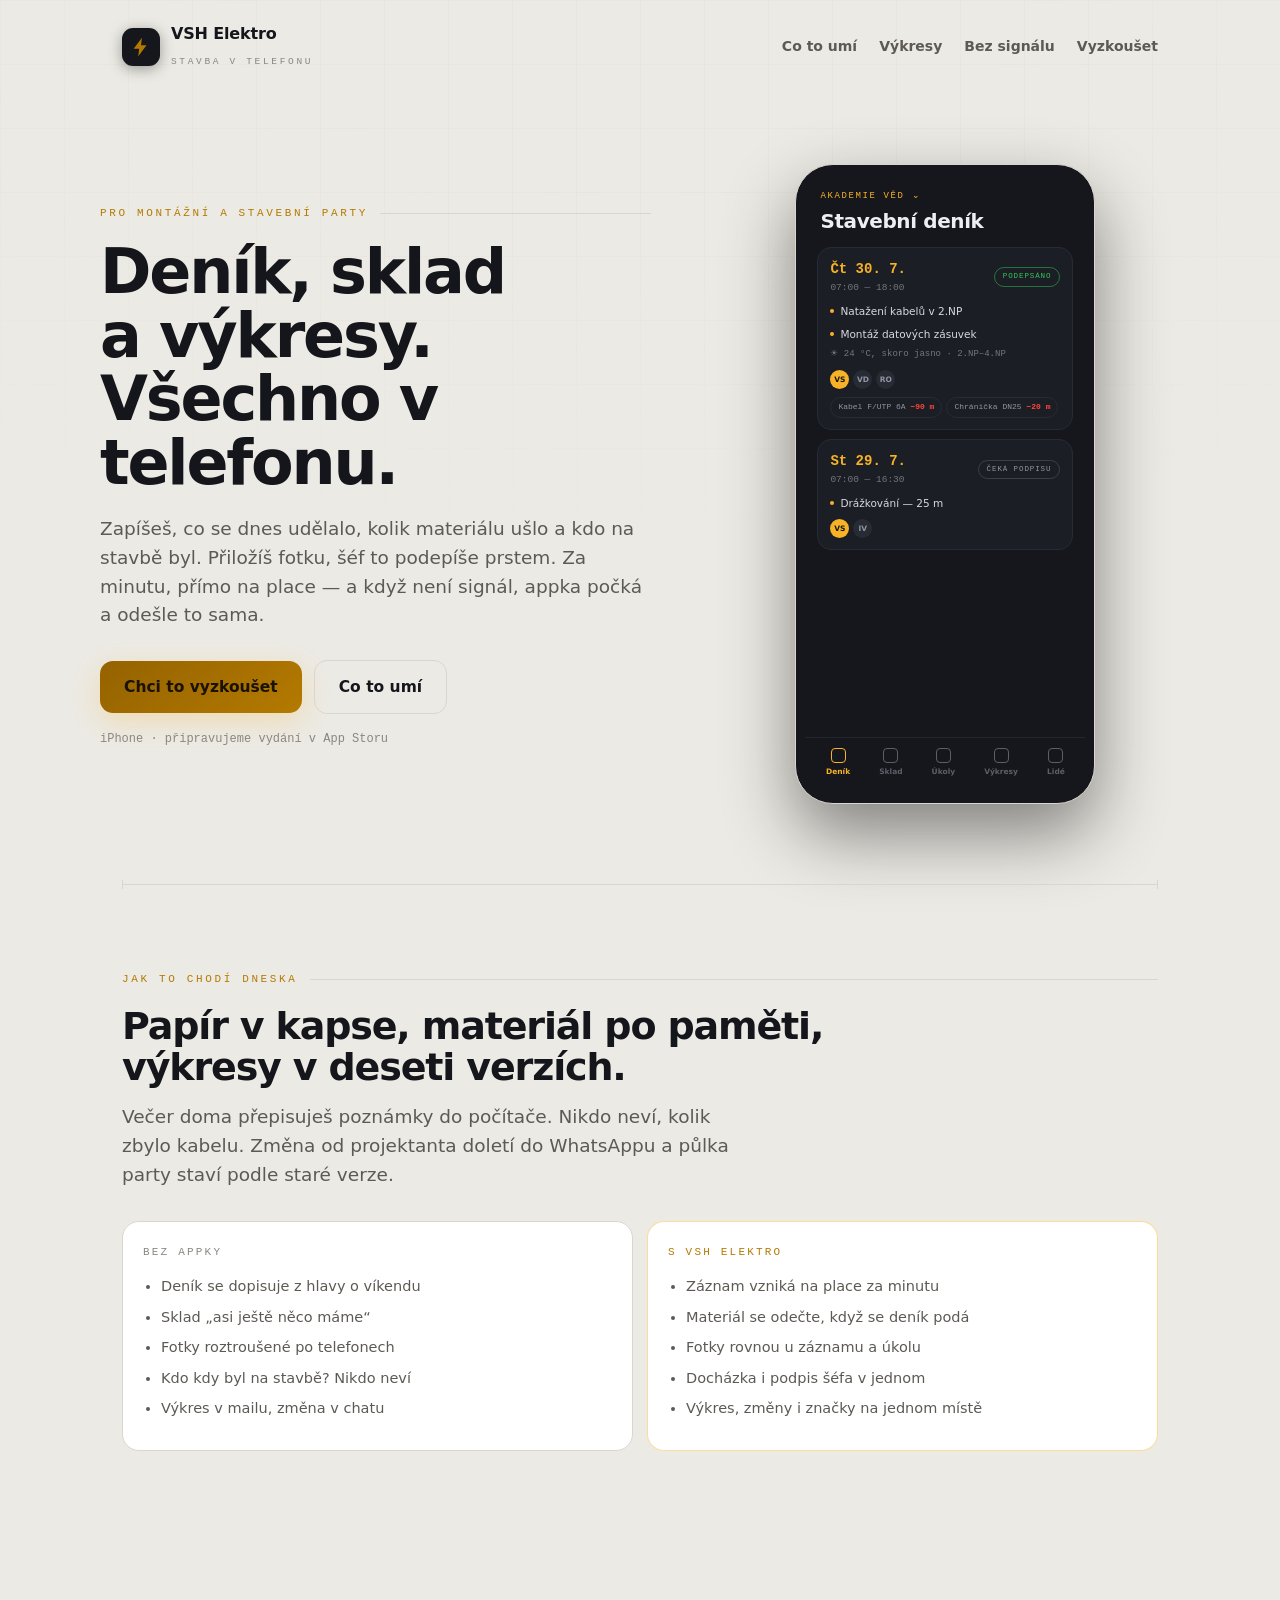
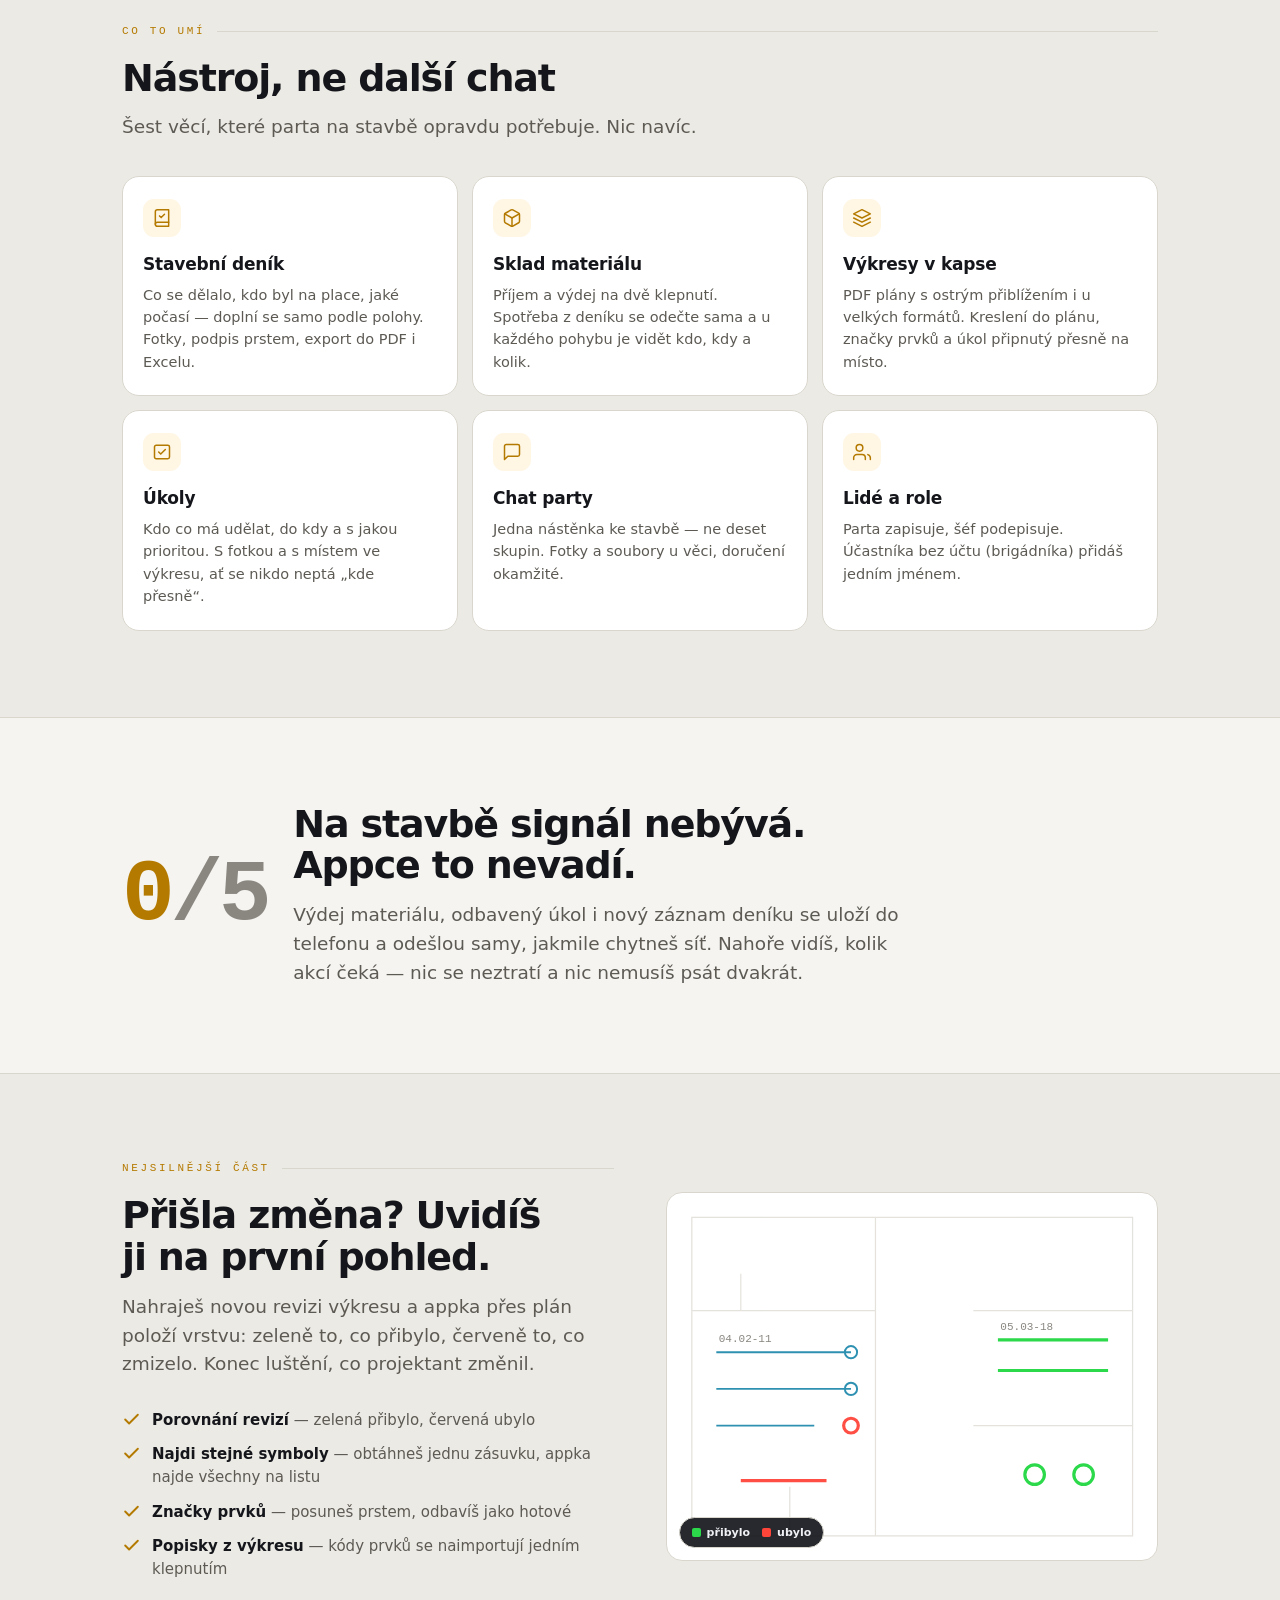
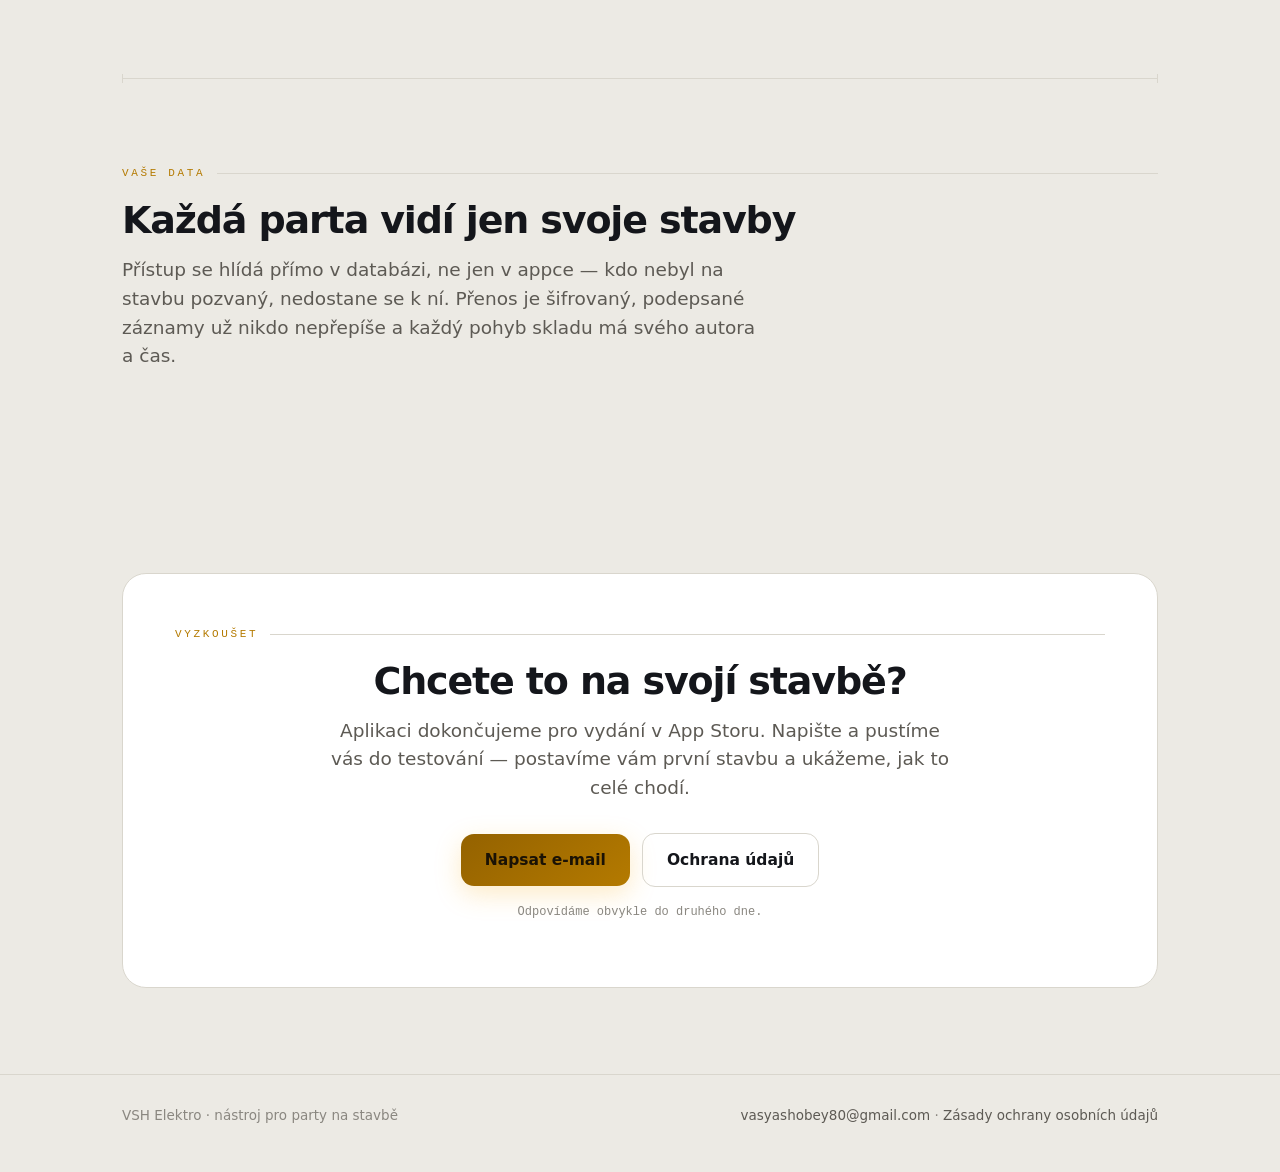
==== index.html @ 0b9ec458 "Web VSH Elektro" ====
<!DOCTYPE html>
<html lang="cs">
<head>
<meta charset="UTF-8" />
<meta name="viewport" content="width=device-width, initial-scale=1, viewport-fit=cover" />
<title>VSH Elektro — deník, sklad a výkresy pro partu na stavbě</title>
<meta name="description" content="Stavební deník, sklad materiálu, úkoly a výkresy pro montážní party. Funguje i bez signálu. Podpis prstem, export do PDF a Excelu." />
<meta property="og:title" content="VSH Elektro — stavba v telefonu" />
<meta property="og:description" content="Deník, sklad, úkoly a výkresy pro celou partu. I bez signálu." />
<meta name="theme-color" content="#101216" />
<style>
  :root{
    --bg:#101216; --bg2:#15181e; --panel:#191d24; --line:#262b34; --line-soft:#1e222a;
    --ink:#eef0f4; --mut:#a3a09a; --dim:#75757c;
    --amber:#f8b226; --amber-hi:#ffcf57; --cyan:#4cc9f0;
    --ok:#34c759; --bad:#ff453a;
    --mono:ui-monospace,SFMono-Regular,"SF Mono",Menlo,Consolas,monospace;
    --sans:system-ui,-apple-system,"Segoe UI",Roboto,Arial,sans-serif;
    --maxw:1080px;
  }
  @media (prefers-color-scheme: light){
    :root{
      --bg:#eceae4; --bg2:#f5f4f0; --panel:#fff; --line:#d9d6cd; --line-soft:#e4e1d9;
      --ink:#14161b; --mut:#5d5a54; --dim:#8a8780; --amber:#b47a00; --amber-hi:#946200; --cyan:#0a7ea4;
    }
  }
  :root[data-theme="dark"]{
    --bg:#101216; --bg2:#15181e; --panel:#191d24; --line:#262b34; --line-soft:#1e222a;
    --ink:#eef0f4; --mut:#a3a09a; --dim:#75757c; --amber:#f8b226; --amber-hi:#ffcf57; --cyan:#4cc9f0;
  }
  :root[data-theme="light"]{
    --bg:#eceae4; --bg2:#f5f4f0; --panel:#fff; --line:#d9d6cd; --line-soft:#e4e1d9;
    --ink:#14161b; --mut:#5d5a54; --dim:#8a8780; --amber:#b47a00; --amber-hi:#946200; --cyan:#0a7ea4;
  }

  *{ box-sizing:border-box; }
  html{ scroll-behavior:smooth; }
  body{ margin:0; background:var(--bg); color:var(--ink); font-family:var(--sans);
    -webkit-font-smoothing:antialiased; line-height:1.55; overflow-x:hidden; }
  .wrap{ max-width:var(--maxw); margin:0 auto; padding:0 22px; }

  /* technická síť na pozadí */
  .grid-bg{ position:fixed; inset:0; z-index:0; pointer-events:none; opacity:.5;
    background-image:
      linear-gradient(to right, var(--line-soft) 1px, transparent 1px),
      linear-gradient(to bottom, var(--line-soft) 1px, transparent 1px);
    background-size:64px 64px;
    -webkit-mask-image:radial-gradient(120% 80% at 50% 0%, #000 25%, transparent 75%);
    mask-image:radial-gradient(120% 80% at 50% 0%, #000 25%, transparent 75%); }
  main, header, footer{ position:relative; z-index:1; }

  /* ---- hlavička ---- */
  header{ padding:22px 0; }
  .bar{ display:flex; align-items:center; justify-content:space-between; gap:16px; }
  .logo{ display:flex; align-items:center; gap:11px; }
  .logo-i{ width:38px; height:38px; border-radius:11px; background:#15171c; flex:0 0 auto;
    display:flex; align-items:center; justify-content:center; box-shadow:0 3px 14px rgba(0,0,0,.35); }
  .logo-i svg{ width:22px; height:22px; color:var(--amber); }
  .logo-n{ font-size:16px; font-weight:800; letter-spacing:-.01em; line-height:1; }
  .logo-s{ font-family:var(--mono); font-size:9.5px; letter-spacing:.28em; color:var(--dim); text-transform:uppercase; }
  .nav{ display:flex; gap:22px; align-items:center; }
  .nav a{ color:var(--mut); text-decoration:none; font-size:14px; font-weight:600; }
  .nav a:hover{ color:var(--ink); }
  @media (max-width:720px){ .nav{ display:none; } }

  /* ---- typografie ---- */
  .eyebrow{ display:flex; align-items:center; gap:12px; font-family:var(--mono);
    font-size:11px; letter-spacing:.24em; text-transform:uppercase; color:var(--amber);
    margin:0 0 18px; }
  .eyebrow::after{ content:""; flex:1; height:1px; background:var(--line); }
  h1{ font-size:clamp(34px,6.4vw,62px); line-height:1.03; letter-spacing:-.035em;
    font-weight:850; margin:0 0 20px; text-wrap:balance; }
  h2{ font-size:clamp(25px,3.6vw,38px); line-height:1.1; letter-spacing:-.03em;
    font-weight:850; margin:0 0 14px; text-wrap:balance; }
  h3{ font-size:17px; font-weight:800; letter-spacing:-.01em; margin:0 0 6px; }
  .lede{ font-size:clamp(16px,2vw,18.5px); color:var(--mut); margin:0 0 30px; max-width:54ch; }
  p{ margin:0 0 14px; }
  .amber{ color:var(--amber); }

  /* ---- hero ---- */
  .hero{ display:grid; grid-template-columns:1.08fr .92fr; gap:clamp(28px,5vw,60px);
    align-items:center; padding:clamp(30px,6vw,70px) 0 clamp(40px,7vw,80px); }
  @media (max-width:880px){ .hero{ grid-template-columns:1fr; } }
  .cta-row{ display:flex; flex-wrap:wrap; gap:12px; align-items:center; }
  .btn{ display:inline-flex; align-items:center; gap:9px; border:none; cursor:pointer;
    font-family:inherit; font-size:15.5px; font-weight:800; text-decoration:none;
    padding:14px 24px; border-radius:13px; transition:transform .15s ease, filter .15s ease; }
  .btn:hover{ transform:translateY(-1px); filter:brightness(1.06); }
  .btn:focus-visible{ outline:2px solid var(--amber); outline-offset:3px; }
  .btn-primary{ background:linear-gradient(140deg,var(--amber-hi),var(--amber)); color:#1a1205;
    box-shadow:0 8px 26px rgba(248,178,38,.26); }
  .btn-ghost{ background:transparent; color:var(--ink); border:1px solid var(--line); }
  .note{ font-family:var(--mono); font-size:12px; color:var(--dim); margin-top:16px; }

  /* ---- telefon s ukázkou ---- */
  .phone{ justify-self:center; width:min(300px,84vw); aspect-ratio:9/19.2;
    background:#15171c; border-radius:38px; padding:9px;
    border:1px solid var(--line); box-shadow:0 30px 70px rgba(0,0,0,.45); }
  .screen{ height:100%; background:#15171c; border-radius:30px; overflow:hidden;
    display:flex; flex-direction:column; color:#eceef2; }
  .s-top{ padding:16px 15px 10px; }
  .s-obj{ font-family:var(--mono); font-size:9px; letter-spacing:.18em; color:#f8b226; text-transform:uppercase; }
  .s-h{ font-size:20px; font-weight:850; letter-spacing:-.02em; margin-top:2px; }
  .s-body{ flex:1; padding:0 12px; display:flex; flex-direction:column; gap:9px; overflow:hidden; }
  .card{ background:#1b1e25; border:1px solid #272b34; border-radius:14px; padding:11px 12px; }
  .c-top{ display:flex; align-items:center; justify-content:space-between; }
  .c-date{ font-family:var(--mono); font-size:14px; font-weight:800; color:#f8b226; }
  .chip{ font-family:var(--mono); font-size:7.5px; letter-spacing:.12em; text-transform:uppercase;
    padding:3px 8px; border-radius:99px; border:1px solid #3a3f4a; color:#9096a2; }
  .chip.ok{ color:#34c759; border-color:rgba(52,199,89,.5); }
  .c-time{ font-family:var(--mono); font-size:9.5px; color:#75757c; margin-top:1px; }
  .c-li{ font-size:10.5px; margin-top:7px; display:flex; gap:6px; color:#d7d9de; }
  .c-li i{ width:4px; height:4px; border-radius:50%; background:#f8b226; margin-top:6px; flex:0 0 auto; }
  .c-wx{ font-family:var(--mono); font-size:9px; color:#75757c; margin-top:6px; }
  .avs{ display:flex; gap:4px; margin-top:8px; }
  .av{ width:19px; height:19px; border-radius:50%; background:#272b34; color:#9096a2;
    font-size:7.5px; font-weight:800; display:flex; align-items:center; justify-content:center; }
  .av.on{ background:#f8b226; color:#15171c; }
  .mats{ display:flex; flex-wrap:wrap; gap:4px; margin-top:8px; }
  .mat{ font-family:var(--mono); font-size:8px; padding:3px 7px; border-radius:99px;
    border:1px solid #272b34; color:#9096a2; }
  .mat b{ color:#ff453a; }
  .s-tabs{ display:flex; justify-content:space-around; padding:10px 6px 16px;
    border-top:1px solid #22262e; margin-top:auto; }
  .tab{ display:flex; flex-direction:column; align-items:center; gap:3px;
    font-size:7.5px; color:#5d5f68; font-weight:700; }
  .tab.on{ color:#f8b226; }
  .tab i{ width:15px; height:15px; border:1.6px solid currentColor; border-radius:4px; display:block; }

  /* ---- pásy a sekce ---- */
  section{ padding:clamp(46px,7vw,86px) 0; }
  .rule{ height:1px; background:var(--line); position:relative; }
  .rule::before, .rule::after{ content:""; position:absolute; top:-4px; width:1px; height:9px; background:var(--line); }
  .rule::before{ left:0; } .rule::after{ right:0; }

  .cards{ display:grid; grid-template-columns:repeat(auto-fit,minmax(255px,1fr)); gap:14px; margin-top:34px; }
  .feat{ background:var(--panel); border:1px solid var(--line); border-radius:17px; padding:22px 20px; }
  .feat .ic{ width:38px; height:38px; border-radius:11px; display:flex; align-items:center; justify-content:center;
    background:rgba(248,178,38,.12); color:var(--amber); margin-bottom:14px; }
  .feat .ic svg{ width:20px; height:20px; }
  .feat p{ color:var(--mut); font-size:14.5px; margin:0; }

  /* offline pás */
  .band{ background:var(--bg2); border-top:1px solid var(--line); border-bottom:1px solid var(--line); }
  .band-in{ display:grid; grid-template-columns:auto 1fr; gap:26px; align-items:center; }
  @media (max-width:720px){ .band-in{ grid-template-columns:1fr; } }
  .band-big{ font-family:var(--mono); font-size:clamp(44px,9vw,88px); font-weight:700;
    letter-spacing:-.05em; color:var(--amber); line-height:.9; }

  /* výkresy - ukázka porovnání */
  .split{ display:grid; grid-template-columns:1fr 1fr; gap:clamp(26px,4vw,52px); align-items:center; }
  @media (max-width:820px){ .split{ grid-template-columns:1fr; } }
  .plan{ position:relative; aspect-ratio:4/3; border-radius:16px; overflow:hidden;
    background:var(--panel); border:1px solid var(--line); }
  .plan svg{ position:absolute; inset:0; width:100%; height:100%; }
  .legend{ position:absolute; left:12px; bottom:12px; display:flex; gap:12px;
    background:rgba(16,18,24,.9); border:1px solid var(--line); border-radius:99px; padding:6px 12px; }
  .legend span{ display:flex; align-items:center; gap:6px; font-size:11px; font-weight:700; color:#eef0f4; }
  .legend i{ width:9px; height:9px; border-radius:2px; }
  .list-check{ list-style:none; padding:0; margin:18px 0 0; }
  .list-check li{ display:flex; gap:11px; align-items:flex-start; margin-bottom:11px;
    font-size:15px; color:var(--mut); }
  .list-check svg{ width:19px; height:19px; color:var(--amber); flex:0 0 auto; margin-top:1px; }
  .list-check b{ color:var(--ink); font-weight:700; }

  /* srovnání "před / po" */
  .vs{ display:grid; grid-template-columns:1fr 1fr; gap:14px; margin-top:32px; }
  @media (max-width:660px){ .vs{ grid-template-columns:1fr; } }
  .vs-col{ border:1px solid var(--line); border-radius:17px; padding:22px 20px; background:var(--panel); }
  .vs-col.now{ border-color:rgba(248,178,38,.45); }
  .vs-h{ font-family:var(--mono); font-size:11px; letter-spacing:.2em; text-transform:uppercase;
    color:var(--dim); margin-bottom:14px; }
  .vs-col.now .vs-h{ color:var(--amber); }
  .vs-col ul{ margin:0; padding-left:18px; color:var(--mut); font-size:14.5px; }
  .vs-col li{ margin-bottom:8px; }

  /* závěrečná výzva */
  .final{ background:var(--panel); border:1px solid var(--line); border-radius:24px;
    padding:clamp(30px,5vw,52px); text-align:center; }
  .final .lede{ margin-left:auto; margin-right:auto; }
  .final .cta-row{ justify-content:center; }

  footer{ border-top:1px solid var(--line); padding:30px 0 46px; color:var(--dim); font-size:13.5px; }
  .f-in{ display:flex; flex-wrap:wrap; gap:14px; justify-content:space-between; align-items:center; }
  footer a{ color:var(--mut); text-decoration:none; }
  footer a:hover{ color:var(--amber); }

  /* jemné odhalení při scrollu */
  .rev{ opacity:0; transform:translateY(14px); transition:opacity .6s ease, transform .6s ease; }
  .rev.in{ opacity:1; transform:none; }
  @media (prefers-reduced-motion: reduce){
    html{ scroll-behavior:auto; }
    .rev{ opacity:1; transform:none; transition:none; }
    .btn:hover{ transform:none; }
  }
</style>
</head>
<body>
<div class="grid-bg" aria-hidden="true"></div>

<header>
  <div class="wrap bar">
    <div class="logo">
      <span class="logo-i"><svg viewBox="0 0 24 24" fill="currentColor"><path d="M13 2 4 14h6l-1 8 9-12h-6z"/></svg></span>
      <span>
        <span class="logo-n">VSH Elektro</span><br />
        <span class="logo-s">Stavba v telefonu</span>
      </span>
    </div>
    <nav class="nav">
      <a href="#funkce">Co to umí</a>
      <a href="#vykresy">Výkresy</a>
      <a href="#offline">Bez signálu</a>
      <a href="#zkusit">Vyzkoušet</a>
    </nav>
  </div>
</header>

<main>
  <!-- HERO -->
  <div class="wrap hero">
    <div>
      <p class="eyebrow">Pro montážní a stavební party</p>
      <h1>Deník, sklad a výkresy.<br />Všechno v telefonu.</h1>
      <p class="lede">Zapíšeš, co se dnes udělalo, kolik materiálu ušlo a kdo na stavbě byl.
        Přiložíš fotku, šéf to podepíše prstem. Za minutu, přímo na place —
        a když není signál, appka počká a odešle to sama.</p>
      <div class="cta-row">
        <a class="btn btn-primary" href="#zkusit">Chci to vyzkoušet</a>
        <a class="btn btn-ghost" href="#funkce">Co to umí</a>
      </div>
      <p class="note">iPhone · připravujeme vydání v App Storu</p>
    </div>

    <!-- živá ukázka aplikace -->
    <div class="phone" role="img" aria-label="Ukázka obrazovky se stavebním deníkem">
      <div class="screen">
        <div class="s-top">
          <div class="s-obj">Akademie věd ⌄</div>
          <div class="s-h">Stavební deník</div>
        </div>
        <div class="s-body">
          <div class="card">
            <div class="c-top">
              <div>
                <div class="c-date">Čt 30. 7.</div>
                <div class="c-time">07:00 — 18:00</div>
              </div>
              <span class="chip ok">Podepsáno</span>
            </div>
            <div class="c-li"><i></i>Natažení kabelů v 2.NP</div>
            <div class="c-li"><i></i>Montáž datových zásuvek</div>
            <div class="c-wx">☀ 24 °C, skoro jasno · 2.NP–4.NP</div>
            <div class="avs"><span class="av on">VS</span><span class="av">VD</span><span class="av">RO</span></div>
            <div class="mats">
              <span class="mat">Kabel F/UTP 6A <b>−90 m</b></span>
              <span class="mat">Chránička DN25 <b>−20 m</b></span>
            </div>
          </div>
          <div class="card">
            <div class="c-top">
              <div>
                <div class="c-date">St 29. 7.</div>
                <div class="c-time">07:00 — 16:30</div>
              </div>
              <span class="chip">Čeká podpisu</span>
            </div>
            <div class="c-li"><i></i>Drážkování — 25 m</div>
            <div class="avs"><span class="av on">VS</span><span class="av">IV</span></div>
          </div>
        </div>
        <div class="s-tabs">
          <span class="tab on"><i></i>Deník</span>
          <span class="tab"><i></i>Sklad</span>
          <span class="tab"><i></i>Úkoly</span>
          <span class="tab"><i></i>Výkresy</span>
          <span class="tab"><i></i>Lidé</span>
        </div>
      </div>
    </div>
  </div>

  <div class="wrap"><div class="rule"></div></div>

  <!-- PROBLÉM -->
  <section>
    <div class="wrap rev">
      <p class="eyebrow">Jak to chodí dneska</p>
      <h2>Papír v kapse, materiál po paměti,<br />výkresy v deseti verzích.</h2>
      <p class="lede">Večer doma přepisuješ poznámky do počítače. Nikdo neví, kolik zbylo kabelu.
        Změna od projektanta doletí do WhatsAppu a půlka party staví podle staré verze.</p>

      <div class="vs">
        <div class="vs-col">
          <div class="vs-h">Bez appky</div>
          <ul>
            <li>Deník se dopisuje z hlavy o víkendu</li>
            <li>Sklad „asi ještě něco máme“</li>
            <li>Fotky roztroušené po telefonech</li>
            <li>Kdo kdy byl na stavbě? Nikdo neví</li>
            <li>Výkres v mailu, změna v chatu</li>
          </ul>
        </div>
        <div class="vs-col now">
          <div class="vs-h">S VSH Elektro</div>
          <ul>
            <li>Záznam vzniká na place za minutu</li>
            <li>Materiál se odečte, když se deník podá</li>
            <li>Fotky rovnou u záznamu a úkolu</li>
            <li>Docházka i podpis šéfa v jednom</li>
            <li>Výkres, změny i značky na jednom místě</li>
          </ul>
        </div>
      </div>
    </div>
  </section>

  <!-- FUNKCE -->
  <section id="funkce">
    <div class="wrap rev">
      <p class="eyebrow">Co to umí</p>
      <h2>Nástroj, ne další chat</h2>
      <p class="lede">Šest věcí, které parta na stavbě opravdu potřebuje. Nic navíc.</p>

      <div class="cards">
        <div class="feat">
          <span class="ic"><svg viewBox="0 0 24 24" fill="none" stroke="currentColor" stroke-width="1.8" stroke-linecap="round" stroke-linejoin="round"><path d="M4 19.5A2.5 2.5 0 0 1 6.5 17H20"/><path d="M6.5 2H20v20H6.5A2.5 2.5 0 0 1 4 19.5v-15A2.5 2.5 0 0 1 6.5 2z"/><path d="m9 9.5 2 2 4-4"/></svg></span>
          <h3>Stavební deník</h3>
          <p>Co se dělalo, kdo byl na place, jaké počasí — doplní se samo podle polohy.
            Fotky, podpis prstem, export do PDF i Excelu.</p>
        </div>
        <div class="feat">
          <span class="ic"><svg viewBox="0 0 24 24" fill="none" stroke="currentColor" stroke-width="1.8" stroke-linecap="round" stroke-linejoin="round"><path d="M21 8a2 2 0 0 0-1-1.73l-7-4a2 2 0 0 0-2 0l-7 4A2 2 0 0 0 3 8v8a2 2 0 0 0 1 1.73l7 4a2 2 0 0 0 2 0l7-4A2 2 0 0 0 21 16Z"/><path d="m3.3 7 8.7 5 8.7-5"/><path d="M12 22V12"/></svg></span>
          <h3>Sklad materiálu</h3>
          <p>Příjem a výdej na dvě klepnutí. Spotřeba z deníku se odečte sama a u každého
            pohybu je vidět kdo, kdy a kolik.</p>
        </div>
        <div class="feat">
          <span class="ic"><svg viewBox="0 0 24 24" fill="none" stroke="currentColor" stroke-width="1.8" stroke-linecap="round" stroke-linejoin="round"><path d="M12 2 2 7l10 5 10-5-10-5Z"/><path d="m2 17 10 5 10-5"/><path d="m2 12 10 5 10-5"/></svg></span>
          <h3>Výkresy v kapse</h3>
          <p>PDF plány s ostrým přiblížením i u velkých formátů. Kreslení do plánu,
            značky prvků a úkol připnutý přesně na místo.</p>
        </div>
        <div class="feat">
          <span class="ic"><svg viewBox="0 0 24 24" fill="none" stroke="currentColor" stroke-width="1.8" stroke-linecap="round" stroke-linejoin="round"><rect x="3" y="4" width="18" height="16" rx="2"/><path d="m8 12 2.5 2.5L16 9"/></svg></span>
          <h3>Úkoly</h3>
          <p>Kdo co má udělat, do kdy a s jakou prioritou. S fotkou a s místem
            ve výkresu, ať se nikdo neptá „kde přesně“.</p>
        </div>
        <div class="feat">
          <span class="ic"><svg viewBox="0 0 24 24" fill="none" stroke="currentColor" stroke-width="1.8" stroke-linecap="round" stroke-linejoin="round"><path d="M21 15a2 2 0 0 1-2 2H7l-4 4V5a2 2 0 0 1 2-2h14a2 2 0 0 1 2 2z"/></svg></span>
          <h3>Chat party</h3>
          <p>Jedna nástěnka ke stavbě — ne deset skupin. Fotky a soubory u věci,
            doručení okamžité.</p>
        </div>
        <div class="feat">
          <span class="ic"><svg viewBox="0 0 24 24" fill="none" stroke="currentColor" stroke-width="1.8" stroke-linecap="round" stroke-linejoin="round"><path d="M16 21v-2a4 4 0 0 0-4-4H6a4 4 0 0 0-4 4v2"/><circle cx="9" cy="7" r="4"/><path d="M22 21v-2a4 4 0 0 0-3-3.87"/></svg></span>
          <h3>Lidé a role</h3>
          <p>Parta zapisuje, šéf podepisuje. Účastníka bez účtu (brigádníka)
            přidáš jedním jménem.</p>
        </div>
      </div>
    </div>
  </section>

  <!-- OFFLINE -->
  <div class="band" id="offline">
    <section>
      <div class="wrap band-in rev">
        <div class="band-big">0<span style="color:var(--dim)">/5</span></div>
        <div>
          <h2>Na stavbě signál nebývá.<br />Appce to nevadí.</h2>
          <p class="lede" style="margin-bottom:0">Výdej materiálu, odbavený úkol i nový záznam deníku
            se uloží do telefonu a odešlou samy, jakmile chytneš síť. Nahoře vidíš,
            kolik akcí čeká — nic se neztratí a nic nemusíš psát dvakrát.</p>
        </div>
      </div>
    </section>
  </div>

  <!-- VÝKRESY -->
  <section id="vykresy">
    <div class="wrap split rev">
      <div>
        <p class="eyebrow">Nejsilnější část</p>
        <h2>Přišla změna? Uvidíš ji na první pohled.</h2>
        <p class="lede">Nahraješ novou revizi výkresu a appka přes plán položí vrstvu:
          zeleně to, co přibylo, červeně to, co zmizelo. Konec luštění, co projektant změnil.</p>
        <ul class="list-check">
          <li><svg viewBox="0 0 24 24" fill="none" stroke="currentColor" stroke-width="2.4" stroke-linecap="round" stroke-linejoin="round"><path d="M20 6 9 17l-5-5"/></svg>
            <span><b>Porovnání revizí</b> — zelená přibylo, červená ubylo</span></li>
          <li><svg viewBox="0 0 24 24" fill="none" stroke="currentColor" stroke-width="2.4" stroke-linecap="round" stroke-linejoin="round"><path d="M20 6 9 17l-5-5"/></svg>
            <span><b>Najdi stejné symboly</b> — obtáhneš jednu zásuvku, appka najde všechny na listu</span></li>
          <li><svg viewBox="0 0 24 24" fill="none" stroke="currentColor" stroke-width="2.4" stroke-linecap="round" stroke-linejoin="round"><path d="M20 6 9 17l-5-5"/></svg>
            <span><b>Značky prvků</b> — posuneš prstem, odbavíš jako hotové</span></li>
          <li><svg viewBox="0 0 24 24" fill="none" stroke="currentColor" stroke-width="2.4" stroke-linecap="round" stroke-linejoin="round"><path d="M20 6 9 17l-5-5"/></svg>
            <span><b>Popisky z výkresu</b> — kódy prvků se naimportují jedním klepnutím</span></li>
        </ul>
      </div>

      <div class="plan" role="img" aria-label="Ukázka porovnání dvou revizí výkresu">
        <svg viewBox="0 0 400 300" aria-hidden="true">
          <g stroke="var(--line)" stroke-width="1" opacity=".7">
            <path d="M20 20h360v260H20z" fill="none"/>
            <path d="M20 96h150M170 20v260M250 96h130M250 190h130" fill="none"/>
            <path d="M60 96v-30M100 280v-40" fill="none"/>
          </g>
          <g stroke="var(--cyan)" stroke-width="1.6" fill="none" opacity=".85">
            <path d="M40 130h110M40 160h110M40 190h80"/>
            <circle cx="150" cy="130" r="5"/><circle cx="150" cy="160" r="5"/>
          </g>
          <g stroke="#2bd94a" stroke-width="2.6" fill="none">
            <path d="M270 120h90M270 145h90"/>
            <circle cx="300" cy="230" r="8"/><circle cx="340" cy="230" r="8"/>
          </g>
          <g stroke="#ff453a" stroke-width="2.6" fill="none" opacity=".95">
            <path d="M60 235h70"/><circle cx="150" cy="190" r="6"/>
          </g>
          <g font-family="ui-monospace,monospace" font-size="9" fill="var(--dim)">
            <text x="272" y="112">05.03-18</text>
            <text x="42" y="122">04.02-11</text>
          </g>
        </svg>
        <div class="legend"><span><i style="background:#2bd94a"></i>přibylo</span><span><i style="background:#ff453a"></i>ubylo</span></div>
      </div>
    </div>
  </section>

  <div class="wrap"><div class="rule"></div></div>

  <!-- DŮVĚRA -->
  <section>
    <div class="wrap rev">
      <p class="eyebrow">Vaše data</p>
      <h2>Každá parta vidí jen svoje stavby</h2>
      <p class="lede">Přístup se hlídá přímo v databázi, ne jen v appce — kdo nebyl na stavbu pozvaný,
        nedostane se k ní. Přenos je šifrovaný, podepsané záznamy už nikdo nepřepíše
        a každý pohyb skladu má svého autora a čas.</p>
    </div>
  </section>

  <!-- VÝZVA -->
  <section id="zkusit">
    <div class="wrap">
      <div class="final rev">
        <p class="eyebrow" style="justify-content:center">Vyzkoušet</p>
        <h2>Chcete to na svojí stavbě?</h2>
        <p class="lede">Aplikaci dokončujeme pro vydání v App Storu. Napište a pustíme vás
          do testování — postavíme vám první stavbu a ukážeme, jak to celé chodí.</p>
        <div class="cta-row">
          <a class="btn btn-primary" href="mailto:vasyashobey80@gmail.com?subject=VSH%20Elektro%20%E2%80%94%20chci%20vyzkou%C5%A1et&amp;body=Dobr%C3%BD%20den%2C%0A%0Am%C3%A1me%20partu%20o%20...%20lidech%20a%20d%C4%9Bl%C3%A1me%20...%0AR%C3%A1d%20bych%20aplikaci%20vyzkou%C5%A1el.%0A%0AKontakt%3A%20">Napsat e-mail</a>
          <a class="btn btn-ghost" href="https://vasyashobey80-cloud.github.io/vsh-elektro-privacy/">Ochrana údajů</a>
        </div>
        <p class="note">Odpovídáme obvykle do druhého dne.</p>
      </div>
    </div>
  </section>
</main>

<footer>
  <div class="wrap f-in">
    <span>VSH Elektro · nástroj pro party na stavbě</span>
    <span>
      <a href="mailto:vasyashobey80@gmail.com">vasyashobey80@gmail.com</a> ·
      <a href="https://vasyashobey80-cloud.github.io/vsh-elektro-privacy/">Zásady ochrany osobních údajů</a>
    </span>
  </div>
</footer>

<script>
  (function () {
    var els = document.querySelectorAll(".rev");
    if (!("IntersectionObserver" in window)) {
      Array.prototype.forEach.call(els, function (e) { e.classList.add("in"); });
      return;
    }
    var io = new IntersectionObserver(function (entries) {
      entries.forEach(function (en) {
        if (en.isIntersecting) { en.target.classList.add("in"); io.unobserve(en.target); }
      });
    }, { rootMargin: "0px 0px -8% 0px", threshold: .1 });
    Array.prototype.forEach.call(els, function (e) { io.observe(e); });
  })();
</script>
</body>
</html>
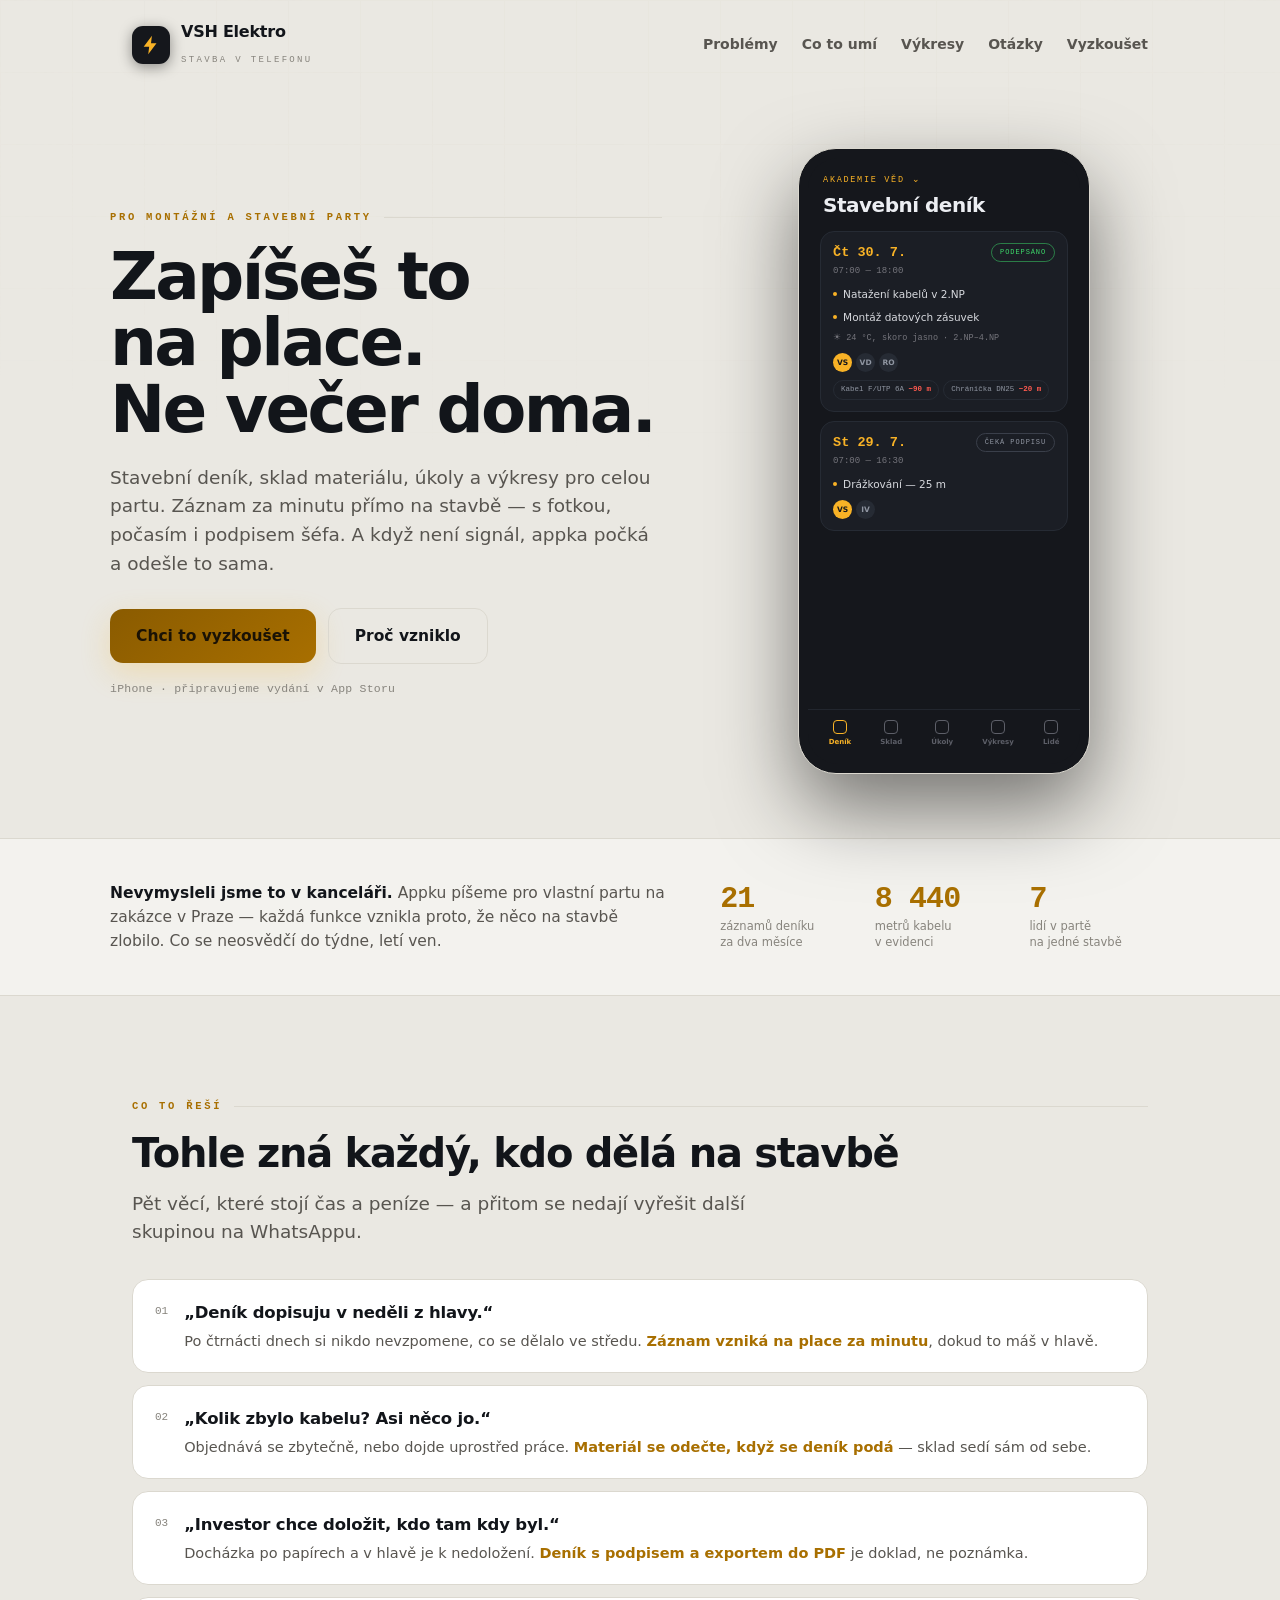
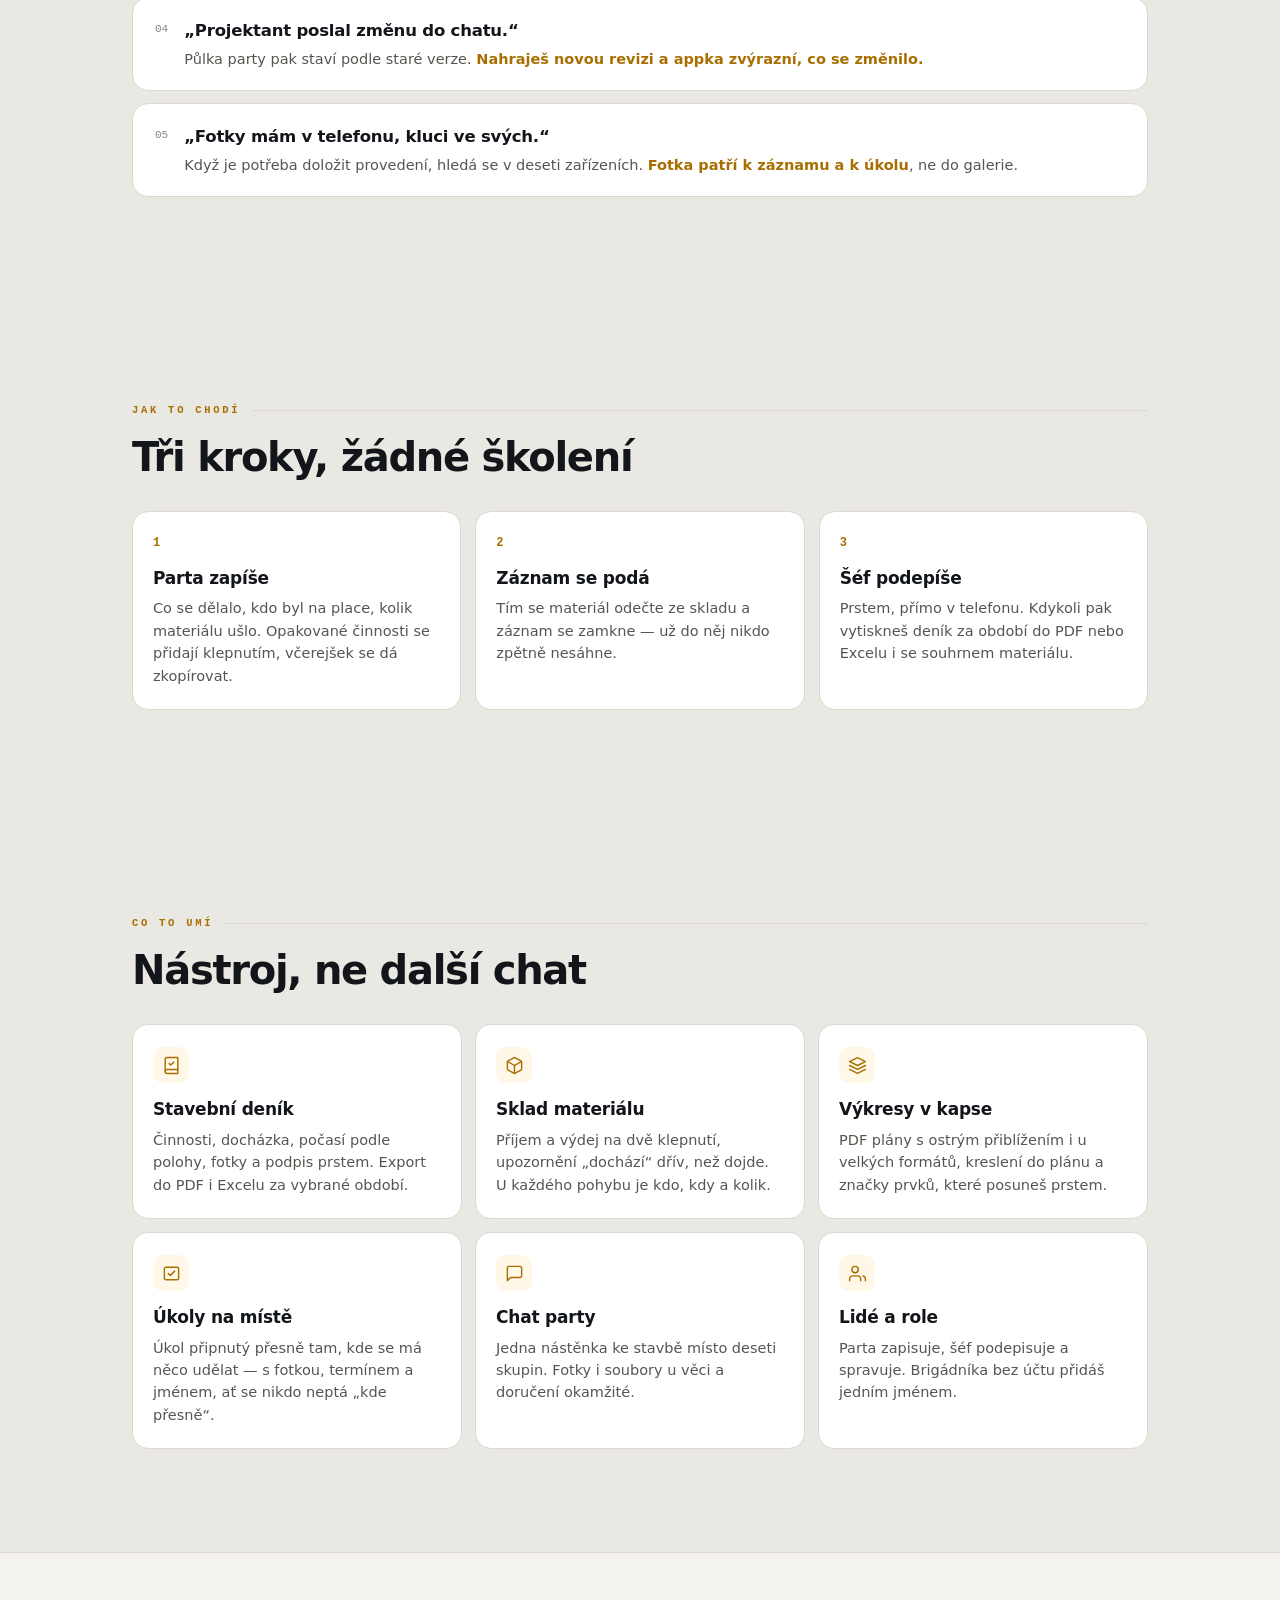
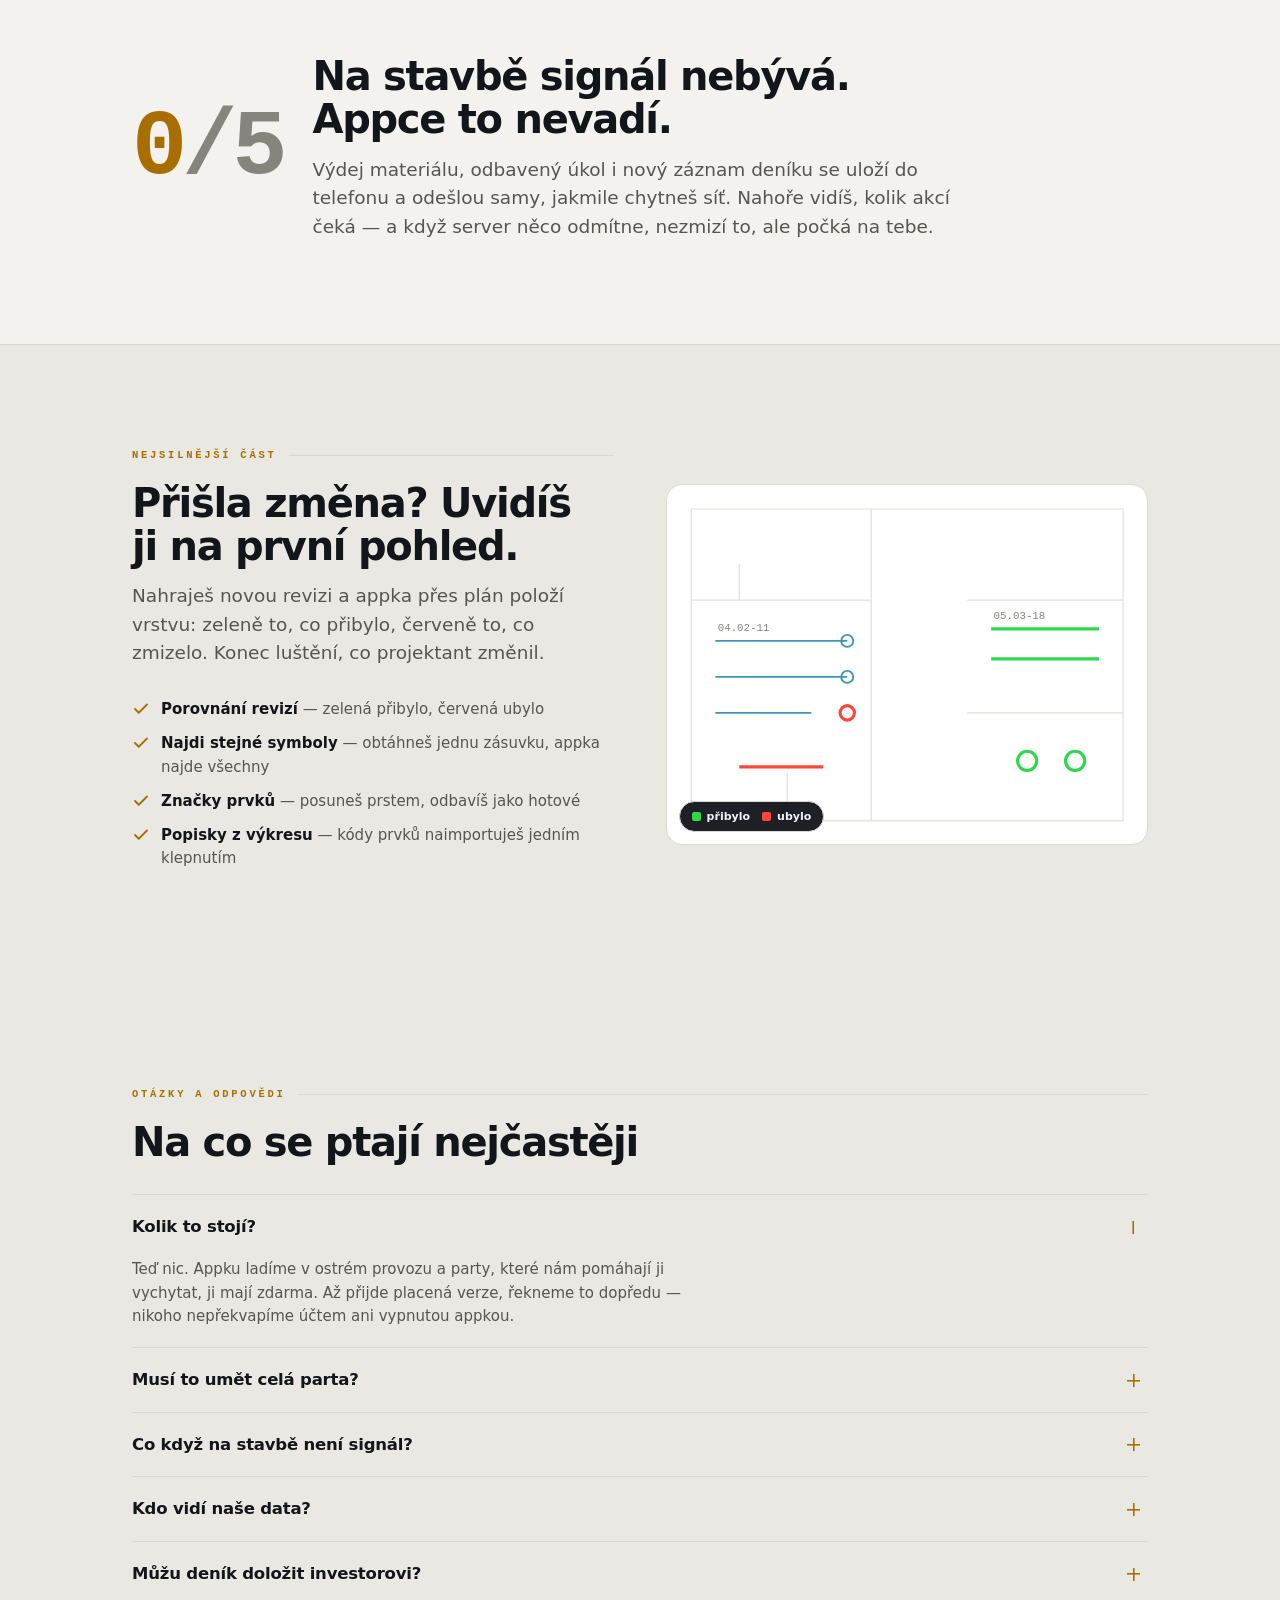
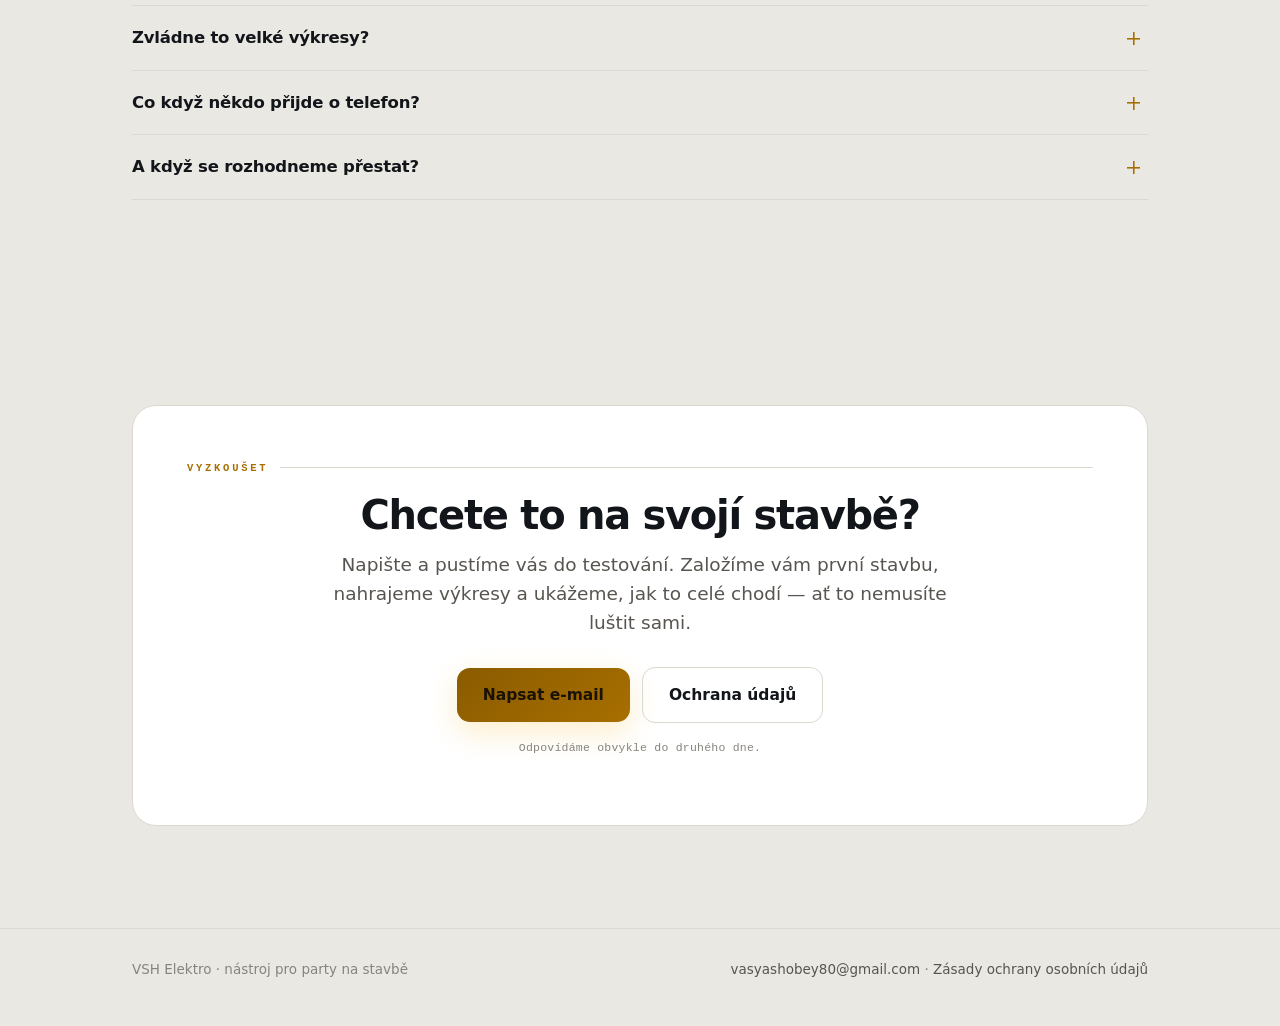
==== commit 620d356c: "Web: proč to vzniklo, konkrétní problémy a FAQ" ====
--- a/index.html
+++ b/index.html
@@ -3,214 +3,235 @@
 <head>
 <meta charset="UTF-8" />
 <meta name="viewport" content="width=device-width, initial-scale=1, viewport-fit=cover" />
-<title>VSH Elektro — deník, sklad a výkresy pro partu na stavbě</title>
-<meta name="description" content="Stavební deník, sklad materiálu, úkoly a výkresy pro montážní party. Funguje i bez signálu. Podpis prstem, export do PDF a Excelu." />
-<meta property="og:title" content="VSH Elektro — stavba v telefonu" />
+<title>VSH Elektro — stavební deník, sklad a výkresy pro partu</title>
+<meta name="description" content="Deník, sklad materiálu, úkoly a výkresy pro montážní party. Zapíšeš to na place, ne večer doma. Funguje i bez signálu." />
+<meta property="og:title" content="VSH Elektro — zapíšeš to na place, ne večer doma" />
 <meta property="og:description" content="Deník, sklad, úkoly a výkresy pro celou partu. I bez signálu." />
-<meta name="theme-color" content="#101216" />
+<meta name="theme-color" content="#0e1014" />
 <style>
   :root{
-    --bg:#101216; --bg2:#15181e; --panel:#191d24; --line:#262b34; --line-soft:#1e222a;
-    --ink:#eef0f4; --mut:#a3a09a; --dim:#75757c;
-    --amber:#f8b226; --amber-hi:#ffcf57; --cyan:#4cc9f0;
-    --ok:#34c759; --bad:#ff453a;
+    --bg:#0e1014; --bg2:#13161c; --panel:#171b22; --panel2:#1c212a;
+    --line:#242932; --line2:#1c2029;
+    --ink:#f0f2f6; --mut:#a5a29b; --dim:#6f7178;
+    --amber:#f8b226; --amber-hi:#ffd166; --cyan:#4cc9f0;
     --mono:ui-monospace,SFMono-Regular,"SF Mono",Menlo,Consolas,monospace;
     --sans:system-ui,-apple-system,"Segoe UI",Roboto,Arial,sans-serif;
-    --maxw:1080px;
+    --w:1060px;
   }
   @media (prefers-color-scheme: light){
-    :root{
-      --bg:#eceae4; --bg2:#f5f4f0; --panel:#fff; --line:#d9d6cd; --line-soft:#e4e1d9;
-      --ink:#14161b; --mut:#5d5a54; --dim:#8a8780; --amber:#b47a00; --amber-hi:#946200; --cyan:#0a7ea4;
-    }
+    :root{ --bg:#eae8e2; --bg2:#f3f2ee; --panel:#fff; --panel2:#f7f6f3;
+      --line:#dbd8cf; --line2:#e6e3db; --ink:#12151a; --mut:#585550; --dim:#87847d;
+      --amber:#a86f00; --amber-hi:#8a5b00; --cyan:#0a7ea4; }
   }
-  :root[data-theme="dark"]{
-    --bg:#101216; --bg2:#15181e; --panel:#191d24; --line:#262b34; --line-soft:#1e222a;
-    --ink:#eef0f4; --mut:#a3a09a; --dim:#75757c; --amber:#f8b226; --amber-hi:#ffcf57; --cyan:#4cc9f0;
-  }
-  :root[data-theme="light"]{
-    --bg:#eceae4; --bg2:#f5f4f0; --panel:#fff; --line:#d9d6cd; --line-soft:#e4e1d9;
-    --ink:#14161b; --mut:#5d5a54; --dim:#8a8780; --amber:#b47a00; --amber-hi:#946200; --cyan:#0a7ea4;
-  }
+  :root[data-theme="dark"]{ --bg:#0e1014; --bg2:#13161c; --panel:#171b22; --panel2:#1c212a;
+    --line:#242932; --line2:#1c2029; --ink:#f0f2f6; --mut:#a5a29b; --dim:#6f7178;
+    --amber:#f8b226; --amber-hi:#ffd166; --cyan:#4cc9f0; }
+  :root[data-theme="light"]{ --bg:#eae8e2; --bg2:#f3f2ee; --panel:#fff; --panel2:#f7f6f3;
+    --line:#dbd8cf; --line2:#e6e3db; --ink:#12151a; --mut:#585550; --dim:#87847d;
+    --amber:#a86f00; --amber-hi:#8a5b00; --cyan:#0a7ea4; }
 
   *{ box-sizing:border-box; }
   html{ scroll-behavior:smooth; }
   body{ margin:0; background:var(--bg); color:var(--ink); font-family:var(--sans);
-    -webkit-font-smoothing:antialiased; line-height:1.55; overflow-x:hidden; }
-  .wrap{ max-width:var(--maxw); margin:0 auto; padding:0 22px; }
-
-  /* technická síť na pozadí */
-  .grid-bg{ position:fixed; inset:0; z-index:0; pointer-events:none; opacity:.5;
-    background-image:
-      linear-gradient(to right, var(--line-soft) 1px, transparent 1px),
-      linear-gradient(to bottom, var(--line-soft) 1px, transparent 1px);
-    background-size:64px 64px;
-    -webkit-mask-image:radial-gradient(120% 80% at 50% 0%, #000 25%, transparent 75%);
-    mask-image:radial-gradient(120% 80% at 50% 0%, #000 25%, transparent 75%); }
-  main, header, footer{ position:relative; z-index:1; }
-
-  /* ---- hlavička ---- */
-  header{ padding:22px 0; }
+    line-height:1.55; -webkit-font-smoothing:antialiased; overflow-x:hidden; }
+  .w{ max-width:var(--w); margin:0 auto; padding:0 22px; }
+  section{ padding:clamp(52px,8vw,104px) 0; }
+
+  .gridbg{ position:fixed; inset:0; z-index:0; pointer-events:none; opacity:.55;
+    background-image:linear-gradient(to right,var(--line2) 1px,transparent 1px),
+      linear-gradient(to bottom,var(--line2) 1px,transparent 1px);
+    background-size:72px 72px;
+    -webkit-mask-image:radial-gradient(130% 70% at 50% 0%,#000 20%,transparent 72%);
+    mask-image:radial-gradient(130% 70% at 50% 0%,#000 20%,transparent 72%); }
+  header,main,footer{ position:relative; z-index:1; }
+
+  /* --- typo --- */
+  .eyebrow{ display:flex; align-items:center; gap:12px; font-family:var(--mono);
+    font-size:10.5px; letter-spacing:.26em; text-transform:uppercase; color:var(--amber);
+    margin:0 0 18px; font-weight:600; }
+  .eyebrow::after{ content:""; flex:1; height:1px; background:var(--line); }
+  h1{ font-size:clamp(36px,6.8vw,66px); line-height:1.01; letter-spacing:-.04em;
+    font-weight:860; margin:0 0 20px; text-wrap:balance; }
+  h2{ font-size:clamp(26px,3.9vw,40px); line-height:1.08; letter-spacing:-.032em;
+    font-weight:860; margin:0 0 14px; text-wrap:balance; }
+  h3{ font-size:17px; font-weight:800; letter-spacing:-.012em; margin:0 0 6px; }
+  .lede{ font-size:clamp(16px,2vw,18.5px); color:var(--mut); margin:0 0 30px; max-width:56ch; }
+  p{ margin:0 0 14px; }
+
+  /* --- header --- */
+  header{ padding:20px 0; }
   .bar{ display:flex; align-items:center; justify-content:space-between; gap:16px; }
-  .logo{ display:flex; align-items:center; gap:11px; }
+  .logo{ display:flex; align-items:center; gap:11px; text-decoration:none; color:inherit; }
   .logo-i{ width:38px; height:38px; border-radius:11px; background:#15171c; flex:0 0 auto;
-    display:flex; align-items:center; justify-content:center; box-shadow:0 3px 14px rgba(0,0,0,.35); }
-  .logo-i svg{ width:22px; height:22px; color:var(--amber); }
-  .logo-n{ font-size:16px; font-weight:800; letter-spacing:-.01em; line-height:1; }
-  .logo-s{ font-family:var(--mono); font-size:9.5px; letter-spacing:.28em; color:var(--dim); text-transform:uppercase; }
-  .nav{ display:flex; gap:22px; align-items:center; }
-  .nav a{ color:var(--mut); text-decoration:none; font-size:14px; font-weight:600; }
-  .nav a:hover{ color:var(--ink); }
-  @media (max-width:720px){ .nav{ display:none; } }
-
-  /* ---- typografie ---- */
-  .eyebrow{ display:flex; align-items:center; gap:12px; font-family:var(--mono);
-    font-size:11px; letter-spacing:.24em; text-transform:uppercase; color:var(--amber);
-    margin:0 0 18px; }
-  .eyebrow::after{ content:""; flex:1; height:1px; background:var(--line); }
-  h1{ font-size:clamp(34px,6.4vw,62px); line-height:1.03; letter-spacing:-.035em;
-    font-weight:850; margin:0 0 20px; text-wrap:balance; }
-  h2{ font-size:clamp(25px,3.6vw,38px); line-height:1.1; letter-spacing:-.03em;
-    font-weight:850; margin:0 0 14px; text-wrap:balance; }
-  h3{ font-size:17px; font-weight:800; letter-spacing:-.01em; margin:0 0 6px; }
-  .lede{ font-size:clamp(16px,2vw,18.5px); color:var(--mut); margin:0 0 30px; max-width:54ch; }
-  p{ margin:0 0 14px; }
-  .amber{ color:var(--amber); }
-
-  /* ---- hero ---- */
-  .hero{ display:grid; grid-template-columns:1.08fr .92fr; gap:clamp(28px,5vw,60px);
-    align-items:center; padding:clamp(30px,6vw,70px) 0 clamp(40px,7vw,80px); }
-  @media (max-width:880px){ .hero{ grid-template-columns:1fr; } }
-  .cta-row{ display:flex; flex-wrap:wrap; gap:12px; align-items:center; }
+    display:flex; align-items:center; justify-content:center; box-shadow:0 3px 14px rgba(0,0,0,.4); }
+  .logo-i svg{ width:22px; height:22px; color:#f8b226; }
+  .logo-n{ font-size:16px; font-weight:800; letter-spacing:-.015em; line-height:1.05; }
+  .logo-s{ font-family:var(--mono); font-size:9px; letter-spacing:.26em; color:var(--dim); text-transform:uppercase; }
+  nav{ display:flex; gap:24px; align-items:center; }
+  nav a{ color:var(--mut); text-decoration:none; font-size:14px; font-weight:600; }
+  nav a:hover{ color:var(--ink); }
+  @media (max-width:760px){ nav{ display:none; } }
+
+  /* --- buttons --- */
   .btn{ display:inline-flex; align-items:center; gap:9px; border:none; cursor:pointer;
     font-family:inherit; font-size:15.5px; font-weight:800; text-decoration:none;
-    padding:14px 24px; border-radius:13px; transition:transform .15s ease, filter .15s ease; }
+    padding:15px 26px; border-radius:13px; transition:transform .14s ease,filter .14s ease; }
   .btn:hover{ transform:translateY(-1px); filter:brightness(1.06); }
   .btn:focus-visible{ outline:2px solid var(--amber); outline-offset:3px; }
-  .btn-primary{ background:linear-gradient(140deg,var(--amber-hi),var(--amber)); color:#1a1205;
-    box-shadow:0 8px 26px rgba(248,178,38,.26); }
-  .btn-ghost{ background:transparent; color:var(--ink); border:1px solid var(--line); }
-  .note{ font-family:var(--mono); font-size:12px; color:var(--dim); margin-top:16px; }
-
-  /* ---- telefon s ukázkou ---- */
-  .phone{ justify-self:center; width:min(300px,84vw); aspect-ratio:9/19.2;
-    background:#15171c; border-radius:38px; padding:9px;
-    border:1px solid var(--line); box-shadow:0 30px 70px rgba(0,0,0,.45); }
-  .screen{ height:100%; background:#15171c; border-radius:30px; overflow:hidden;
+  .btn-1{ background:linear-gradient(140deg,var(--amber-hi),var(--amber)); color:#1a1205;
+    box-shadow:0 10px 30px rgba(248,178,38,.24); }
+  .btn-2{ background:transparent; color:var(--ink); border:1px solid var(--line); }
+  .cta{ display:flex; flex-wrap:wrap; gap:12px; align-items:center; }
+  .note{ font-family:var(--mono); font-size:11.5px; color:var(--dim); margin-top:16px; letter-spacing:.02em; }
+
+  /* --- hero --- */
+  .hero{ display:grid; grid-template-columns:1.1fr .9fr; gap:clamp(26px,5vw,56px);
+    align-items:center; padding:clamp(26px,5vw,58px) 0 clamp(34px,6vw,64px); }
+  @media (max-width:900px){ .hero{ grid-template-columns:1fr; } }
+
+  .phone{ justify-self:center; width:min(292px,82vw); aspect-ratio:9/19.3;
+    background:#15171c; border-radius:38px; padding:9px; border:1px solid var(--line);
+    box-shadow:0 34px 80px rgba(0,0,0,.5); }
+  .scr{ height:100%; background:#15171c; border-radius:30px; overflow:hidden;
     display:flex; flex-direction:column; color:#eceef2; }
   .s-top{ padding:16px 15px 10px; }
-  .s-obj{ font-family:var(--mono); font-size:9px; letter-spacing:.18em; color:#f8b226; text-transform:uppercase; }
-  .s-h{ font-size:20px; font-weight:850; letter-spacing:-.02em; margin-top:2px; }
+  .s-obj{ font-family:var(--mono); font-size:8.5px; letter-spacing:.2em; color:#f8b226; text-transform:uppercase; }
+  .s-h{ font-size:20px; font-weight:860; letter-spacing:-.025em; margin-top:3px; }
   .s-body{ flex:1; padding:0 12px; display:flex; flex-direction:column; gap:9px; overflow:hidden; }
-  .card{ background:#1b1e25; border:1px solid #272b34; border-radius:14px; padding:11px 12px; }
-  .c-top{ display:flex; align-items:center; justify-content:space-between; }
-  .c-date{ font-family:var(--mono); font-size:14px; font-weight:800; color:#f8b226; }
-  .chip{ font-family:var(--mono); font-size:7.5px; letter-spacing:.12em; text-transform:uppercase;
-    padding:3px 8px; border-radius:99px; border:1px solid #3a3f4a; color:#9096a2; }
-  .chip.ok{ color:#34c759; border-color:rgba(52,199,89,.5); }
-  .c-time{ font-family:var(--mono); font-size:9.5px; color:#75757c; margin-top:1px; }
-  .c-li{ font-size:10.5px; margin-top:7px; display:flex; gap:6px; color:#d7d9de; }
-  .c-li i{ width:4px; height:4px; border-radius:50%; background:#f8b226; margin-top:6px; flex:0 0 auto; }
-  .c-wx{ font-family:var(--mono); font-size:9px; color:#75757c; margin-top:6px; }
+  .k{ background:#1b1e25; border:1px solid #262b34; border-radius:14px; padding:11px 12px; }
+  .k-top{ display:flex; align-items:flex-start; justify-content:space-between; }
+  .k-d{ font-family:var(--mono); font-size:13.5px; font-weight:800; color:#f8b226; }
+  .k-t{ font-family:var(--mono); font-size:9px; color:#75757c; margin-top:1px; }
+  .pill{ font-family:var(--mono); font-size:7px; letter-spacing:.13em; text-transform:uppercase;
+    padding:3px 8px; border-radius:99px; border:1px solid #3a3f4a; color:#9096a2; white-space:nowrap; }
+  .pill.ok{ color:#3ddc6b; border-color:rgba(61,220,107,.5); }
+  .k-li{ font-size:10.5px; margin-top:7px; display:flex; gap:6px; color:#d7d9de; }
+  .k-li i{ width:4px; height:4px; border-radius:50%; background:#f8b226; margin-top:6px; flex:0 0 auto; }
+  .k-wx{ font-family:var(--mono); font-size:8.5px; color:#75757c; margin-top:7px; }
   .avs{ display:flex; gap:4px; margin-top:8px; }
-  .av{ width:19px; height:19px; border-radius:50%; background:#272b34; color:#9096a2;
+  .av{ width:19px; height:19px; border-radius:50%; background:#262b34; color:#9096a2;
     font-size:7.5px; font-weight:800; display:flex; align-items:center; justify-content:center; }
   .av.on{ background:#f8b226; color:#15171c; }
   .mats{ display:flex; flex-wrap:wrap; gap:4px; margin-top:8px; }
-  .mat{ font-family:var(--mono); font-size:8px; padding:3px 7px; border-radius:99px;
-    border:1px solid #272b34; color:#9096a2; }
-  .mat b{ color:#ff453a; }
+  .mt{ font-family:var(--mono); font-size:7.5px; padding:3px 7px; border-radius:99px;
+    border:1px solid #262b34; color:#9096a2; }
+  .mt b{ color:#ff5a4f; }
   .s-tabs{ display:flex; justify-content:space-around; padding:10px 6px 16px;
     border-top:1px solid #22262e; margin-top:auto; }
-  .tab{ display:flex; flex-direction:column; align-items:center; gap:3px;
-    font-size:7.5px; color:#5d5f68; font-weight:700; }
-  .tab.on{ color:#f8b226; }
-  .tab i{ width:15px; height:15px; border:1.6px solid currentColor; border-radius:4px; display:block; }
-
-  /* ---- pásy a sekce ---- */
-  section{ padding:clamp(46px,7vw,86px) 0; }
-  .rule{ height:1px; background:var(--line); position:relative; }
-  .rule::before, .rule::after{ content:""; position:absolute; top:-4px; width:1px; height:9px; background:var(--line); }
-  .rule::before{ left:0; } .rule::after{ right:0; }
-
-  .cards{ display:grid; grid-template-columns:repeat(auto-fit,minmax(255px,1fr)); gap:14px; margin-top:34px; }
-  .feat{ background:var(--panel); border:1px solid var(--line); border-radius:17px; padding:22px 20px; }
-  .feat .ic{ width:38px; height:38px; border-radius:11px; display:flex; align-items:center; justify-content:center;
-    background:rgba(248,178,38,.12); color:var(--amber); margin-bottom:14px; }
-  .feat .ic svg{ width:20px; height:20px; }
-  .feat p{ color:var(--mut); font-size:14.5px; margin:0; }
-
-  /* offline pás */
+  .tb{ display:flex; flex-direction:column; align-items:center; gap:3px; font-size:7px;
+    color:#5d5f68; font-weight:700; }
+  .tb.on{ color:#f8b226; }
+  .tb i{ width:14px; height:14px; border:1.6px solid currentColor; border-radius:4px; }
+
+  /* --- proof strip --- */
+  .proof{ border-top:1px solid var(--line); border-bottom:1px solid var(--line); background:var(--bg2); }
+  .proof-in{ display:grid; grid-template-columns:1.25fr 1fr; gap:clamp(22px,4vw,48px); align-items:center;
+    padding:clamp(26px,4vw,42px) 0; }
+  @media (max-width:800px){ .proof-in{ grid-template-columns:1fr; } }
+  .proof p{ margin:0; color:var(--mut); font-size:15.5px; }
+  .proof b{ color:var(--ink); }
+  .stats{ display:grid; grid-template-columns:repeat(3,1fr); gap:14px; }
+  .st-n{ font-family:var(--mono); font-size:clamp(21px,3.4vw,30px); font-weight:700;
+    letter-spacing:-.03em; color:var(--amber); font-variant-numeric:tabular-nums; line-height:1.1; }
+  .st-l{ font-size:11.5px; color:var(--dim); margin-top:3px; line-height:1.35; }
+
+  /* --- problémy --- */
+  .pains{ display:grid; gap:12px; margin-top:32px; }
+  .pain{ display:grid; grid-template-columns:auto 1fr; gap:16px; align-items:start;
+    background:var(--panel); border:1px solid var(--line); border-radius:16px; padding:20px 22px; }
+  .pain-q{ font-family:var(--mono); font-size:11px; color:var(--dim); padding-top:3px; }
+  .pain h3{ font-size:16.5px; margin-bottom:4px; }
+  .pain p{ margin:0; color:var(--mut); font-size:14.5px; }
+  .pain em{ font-style:normal; color:var(--amber); font-weight:700; }
+
+  /* --- kroky --- */
+  .steps{ display:grid; grid-template-columns:repeat(3,1fr); gap:14px; margin-top:32px; counter-reset:s; }
+  @media (max-width:760px){ .steps{ grid-template-columns:1fr; } }
+  .step{ background:var(--panel); border:1px solid var(--line); border-radius:16px; padding:22px 20px; }
+  .step::before{ counter-increment:s; content:counter(s); font-family:var(--mono); font-size:12px;
+    font-weight:700; color:var(--amber); display:block; margin-bottom:12px; letter-spacing:.1em; }
+  .step p{ margin:0; color:var(--mut); font-size:14.5px; }
+
+  /* --- funkce --- */
+  .feats{ display:grid; grid-template-columns:repeat(auto-fit,minmax(250px,1fr)); gap:13px; margin-top:32px; }
+  .feat{ background:var(--panel); border:1px solid var(--line); border-radius:16px; padding:22px 20px; }
+  .feat .ic{ width:36px; height:36px; border-radius:10px; display:flex; align-items:center;
+    justify-content:center; background:rgba(248,178,38,.11); color:var(--amber); margin-bottom:13px; }
+  .feat .ic svg{ width:19px; height:19px; }
+  .feat p{ margin:0; color:var(--mut); font-size:14.5px; }
+
+  /* --- offline --- */
   .band{ background:var(--bg2); border-top:1px solid var(--line); border-bottom:1px solid var(--line); }
-  .band-in{ display:grid; grid-template-columns:auto 1fr; gap:26px; align-items:center; }
-  @media (max-width:720px){ .band-in{ grid-template-columns:1fr; } }
-  .band-big{ font-family:var(--mono); font-size:clamp(44px,9vw,88px); font-weight:700;
-    letter-spacing:-.05em; color:var(--amber); line-height:.9; }
-
-  /* výkresy - ukázka porovnání */
-  .split{ display:grid; grid-template-columns:1fr 1fr; gap:clamp(26px,4vw,52px); align-items:center; }
-  @media (max-width:820px){ .split{ grid-template-columns:1fr; } }
+  .band-in{ display:grid; grid-template-columns:auto 1fr; gap:30px; align-items:center; }
+  @media (max-width:760px){ .band-in{ grid-template-columns:1fr; } }
+  .band-n{ font-family:var(--mono); font-size:clamp(46px,9vw,92px); font-weight:700;
+    letter-spacing:-.055em; color:var(--amber); line-height:.86; }
+  .band-n span{ color:var(--dim); }
+
+  /* --- výkresy --- */
+  .split{ display:grid; grid-template-columns:1fr 1fr; gap:clamp(24px,4vw,52px); align-items:center; }
+  @media (max-width:840px){ .split{ grid-template-columns:1fr; } }
   .plan{ position:relative; aspect-ratio:4/3; border-radius:16px; overflow:hidden;
     background:var(--panel); border:1px solid var(--line); }
   .plan svg{ position:absolute; inset:0; width:100%; height:100%; }
-  .legend{ position:absolute; left:12px; bottom:12px; display:flex; gap:12px;
-    background:rgba(16,18,24,.9); border:1px solid var(--line); border-radius:99px; padding:6px 12px; }
-  .legend span{ display:flex; align-items:center; gap:6px; font-size:11px; font-weight:700; color:#eef0f4; }
-  .legend i{ width:9px; height:9px; border-radius:2px; }
-  .list-check{ list-style:none; padding:0; margin:18px 0 0; }
-  .list-check li{ display:flex; gap:11px; align-items:flex-start; margin-bottom:11px;
-    font-size:15px; color:var(--mut); }
-  .list-check svg{ width:19px; height:19px; color:var(--amber); flex:0 0 auto; margin-top:1px; }
-  .list-check b{ color:var(--ink); font-weight:700; }
-
-  /* srovnání "před / po" */
-  .vs{ display:grid; grid-template-columns:1fr 1fr; gap:14px; margin-top:32px; }
-  @media (max-width:660px){ .vs{ grid-template-columns:1fr; } }
-  .vs-col{ border:1px solid var(--line); border-radius:17px; padding:22px 20px; background:var(--panel); }
-  .vs-col.now{ border-color:rgba(248,178,38,.45); }
-  .vs-h{ font-family:var(--mono); font-size:11px; letter-spacing:.2em; text-transform:uppercase;
-    color:var(--dim); margin-bottom:14px; }
-  .vs-col.now .vs-h{ color:var(--amber); }
-  .vs-col ul{ margin:0; padding-left:18px; color:var(--mut); font-size:14.5px; }
-  .vs-col li{ margin-bottom:8px; }
-
-  /* závěrečná výzva */
+  .lgd{ position:absolute; left:12px; bottom:12px; display:flex; gap:12px;
+    background:rgba(12,14,19,.92); border:1px solid var(--line); border-radius:99px; padding:6px 12px; }
+  .lgd span{ display:flex; align-items:center; gap:6px; font-size:11px; font-weight:700; color:#f0f2f6; }
+  .lgd i{ width:9px; height:9px; border-radius:2px; }
+  .ticks{ list-style:none; padding:0; margin:20px 0 0; }
+  .ticks li{ display:flex; gap:11px; align-items:flex-start; margin-bottom:11px; font-size:15px; color:var(--mut); }
+  .ticks svg{ width:18px; height:18px; color:var(--amber); flex:0 0 auto; margin-top:2px; }
+  .ticks b{ color:var(--ink); font-weight:700; }
+
+  /* --- FAQ --- */
+  .faq{ margin-top:30px; border-top:1px solid var(--line); }
+  details{ border-bottom:1px solid var(--line); }
+  summary{ list-style:none; cursor:pointer; padding:19px 44px 19px 0; position:relative;
+    font-size:16.5px; font-weight:750; letter-spacing:-.012em; }
+  summary::-webkit-details-marker{ display:none; }
+  summary::after{ content:""; position:absolute; right:8px; top:50%; width:13px; height:13px;
+    margin-top:-6px; background:
+      linear-gradient(var(--amber),var(--amber)) center/13px 1.6px no-repeat,
+      linear-gradient(var(--amber),var(--amber)) center/1.6px 13px no-repeat;
+    transition:transform .2s ease; }
+  details[open] summary::after{ transform:rotate(90deg);
+    background:linear-gradient(var(--amber),var(--amber)) center/13px 1.6px no-repeat; }
+  details p{ color:var(--mut); font-size:15px; margin:0 0 19px; max-width:62ch; }
+  summary:focus-visible{ outline:2px solid var(--amber); outline-offset:3px; border-radius:6px; }
+
+  /* --- final --- */
   .final{ background:var(--panel); border:1px solid var(--line); border-radius:24px;
-    padding:clamp(30px,5vw,52px); text-align:center; }
+    padding:clamp(30px,5vw,54px); text-align:center; }
   .final .lede{ margin-left:auto; margin-right:auto; }
-  .final .cta-row{ justify-content:center; }
+  .final .cta{ justify-content:center; }
 
   footer{ border-top:1px solid var(--line); padding:30px 0 46px; color:var(--dim); font-size:13.5px; }
   .f-in{ display:flex; flex-wrap:wrap; gap:14px; justify-content:space-between; align-items:center; }
   footer a{ color:var(--mut); text-decoration:none; }
   footer a:hover{ color:var(--amber); }
 
-  /* jemné odhalení při scrollu */
-  .rev{ opacity:0; transform:translateY(14px); transition:opacity .6s ease, transform .6s ease; }
+  .rev{ opacity:0; transform:translateY(14px); transition:opacity .55s ease,transform .55s ease; }
   .rev.in{ opacity:1; transform:none; }
-  @media (prefers-reduced-motion: reduce){
-    html{ scroll-behavior:auto; }
-    .rev{ opacity:1; transform:none; transition:none; }
-    .btn:hover{ transform:none; }
+  @media (prefers-reduced-motion:reduce){
+    html{ scroll-behavior:auto; } .rev{ opacity:1; transform:none; transition:none; }
+    .btn:hover{ transform:none; } summary::after{ transition:none; }
   }
 </style>
 </head>
 <body>
-<div class="grid-bg" aria-hidden="true"></div>
+<div class="gridbg" aria-hidden="true"></div>
 
 <header>
-  <div class="wrap bar">
-    <div class="logo">
+  <div class="w bar">
+    <a class="logo" href="#">
       <span class="logo-i"><svg viewBox="0 0 24 24" fill="currentColor"><path d="M13 2 4 14h6l-1 8 9-12h-6z"/></svg></span>
-      <span>
-        <span class="logo-n">VSH Elektro</span><br />
-        <span class="logo-s">Stavba v telefonu</span>
-      </span>
-    </div>
-    <nav class="nav">
+      <span><span class="logo-n">VSH Elektro</span><br /><span class="logo-s">Stavba v telefonu</span></span>
+    </a>
+    <nav>
+      <a href="#problemy">Problémy</a>
       <a href="#funkce">Co to umí</a>
       <a href="#vykresy">Výkresy</a>
-      <a href="#offline">Bez signálu</a>
+      <a href="#faq">Otázky</a>
       <a href="#zkusit">Vyzkoušet</a>
     </nav>
   </div>
@@ -218,98 +239,146 @@
 
 <main>
   <!-- HERO -->
-  <div class="wrap hero">
+  <div class="w hero">
     <div>
       <p class="eyebrow">Pro montážní a stavební party</p>
-      <h1>Deník, sklad a výkresy.<br />Všechno v telefonu.</h1>
-      <p class="lede">Zapíšeš, co se dnes udělalo, kolik materiálu ušlo a kdo na stavbě byl.
-        Přiložíš fotku, šéf to podepíše prstem. Za minutu, přímo na place —
-        a když není signál, appka počká a odešle to sama.</p>
-      <div class="cta-row">
-        <a class="btn btn-primary" href="#zkusit">Chci to vyzkoušet</a>
-        <a class="btn btn-ghost" href="#funkce">Co to umí</a>
+      <h1>Zapíšeš to na place.<br />Ne večer doma.</h1>
+      <p class="lede">Stavební deník, sklad materiálu, úkoly a výkresy pro celou partu.
+        Záznam za minutu přímo na stavbě — s fotkou, počasím i podpisem šéfa.
+        A když není signál, appka počká a odešle to sama.</p>
+      <div class="cta">
+        <a class="btn btn-1" href="#zkusit">Chci to vyzkoušet</a>
+        <a class="btn btn-2" href="#problemy">Proč vzniklo</a>
       </div>
       <p class="note">iPhone · připravujeme vydání v App Storu</p>
     </div>
 
-    <!-- živá ukázka aplikace -->
-    <div class="phone" role="img" aria-label="Ukázka obrazovky se stavebním deníkem">
-      <div class="screen">
+    <div class="phone" role="img" aria-label="Ukázka obrazovky stavebního deníku">
+      <div class="scr">
         <div class="s-top">
           <div class="s-obj">Akademie věd ⌄</div>
           <div class="s-h">Stavební deník</div>
         </div>
         <div class="s-body">
-          <div class="card">
-            <div class="c-top">
-              <div>
-                <div class="c-date">Čt 30. 7.</div>
-                <div class="c-time">07:00 — 18:00</div>
-              </div>
-              <span class="chip ok">Podepsáno</span>
+          <div class="k">
+            <div class="k-top">
+              <div><div class="k-d">Čt 30. 7.</div><div class="k-t">07:00 — 18:00</div></div>
+              <span class="pill ok">Podepsáno</span>
             </div>
-            <div class="c-li"><i></i>Natažení kabelů v 2.NP</div>
-            <div class="c-li"><i></i>Montáž datových zásuvek</div>
-            <div class="c-wx">☀ 24 °C, skoro jasno · 2.NP–4.NP</div>
+            <div class="k-li"><i></i>Natažení kabelů v 2.NP</div>
+            <div class="k-li"><i></i>Montáž datových zásuvek</div>
+            <div class="k-wx">☀ 24 °C, skoro jasno · 2.NP–4.NP</div>
             <div class="avs"><span class="av on">VS</span><span class="av">VD</span><span class="av">RO</span></div>
             <div class="mats">
-              <span class="mat">Kabel F/UTP 6A <b>−90 m</b></span>
-              <span class="mat">Chránička DN25 <b>−20 m</b></span>
+              <span class="mt">Kabel F/UTP 6A <b>−90 m</b></span>
+              <span class="mt">Chránička DN25 <b>−20 m</b></span>
             </div>
           </div>
-          <div class="card">
-            <div class="c-top">
-              <div>
-                <div class="c-date">St 29. 7.</div>
-                <div class="c-time">07:00 — 16:30</div>
-              </div>
-              <span class="chip">Čeká podpisu</span>
+          <div class="k">
+            <div class="k-top">
+              <div><div class="k-d">St 29. 7.</div><div class="k-t">07:00 — 16:30</div></div>
+              <span class="pill">Čeká podpisu</span>
             </div>
-            <div class="c-li"><i></i>Drážkování — 25 m</div>
+            <div class="k-li"><i></i>Drážkování — 25 m</div>
             <div class="avs"><span class="av on">VS</span><span class="av">IV</span></div>
           </div>
         </div>
         <div class="s-tabs">
-          <span class="tab on"><i></i>Deník</span>
-          <span class="tab"><i></i>Sklad</span>
-          <span class="tab"><i></i>Úkoly</span>
-          <span class="tab"><i></i>Výkresy</span>
-          <span class="tab"><i></i>Lidé</span>
+          <span class="tb on"><i></i>Deník</span><span class="tb"><i></i>Sklad</span>
+          <span class="tb"><i></i>Úkoly</span><span class="tb"><i></i>Výkresy</span>
+          <span class="tb"><i></i>Lidé</span>
         </div>
       </div>
     </div>
   </div>
 
-  <div class="wrap"><div class="rule"></div></div>
-
-  <!-- PROBLÉM -->
+  <!-- PROOF -->
+  <div class="proof">
+    <div class="w proof-in">
+      <p><b>Nevymysleli jsme to v kanceláři.</b> Appku píšeme pro vlastní partu na
+        zakázce v Praze — každá funkce vznikla proto, že něco na stavbě zlobilo.
+        Co se neosvědčí do týdne, letí ven.</p>
+      <div class="stats">
+        <div><div class="st-n">21</div><div class="st-l">záznamů deníku<br />za dva měsíce</div></div>
+        <div><div class="st-n">8 440</div><div class="st-l">metrů kabelu<br />v evidenci</div></div>
+        <div><div class="st-n">7</div><div class="st-l">lidí v partě<br />na jedné stavbě</div></div>
+      </div>
+    </div>
+  </div>
+
+  <!-- PROBLÉMY -->
+  <section id="problemy">
+    <div class="w rev">
+      <p class="eyebrow">Co to řeší</p>
+      <h2>Tohle zná každý, kdo dělá na stavbě</h2>
+      <p class="lede">Pět věcí, které stojí čas a peníze — a přitom se nedají vyřešit
+        další skupinou na WhatsAppu.</p>
+
+      <div class="pains">
+        <div class="pain">
+          <span class="pain-q">01</span>
+          <div>
+            <h3>„Deník dopisuju v neděli z hlavy.“</h3>
+            <p>Po čtrnácti dnech si nikdo nevzpomene, co se dělalo ve středu.
+              <em>Záznam vzniká na place za minutu</em>, dokud to máš v hlavě.</p>
+          </div>
+        </div>
+        <div class="pain">
+          <span class="pain-q">02</span>
+          <div>
+            <h3>„Kolik zbylo kabelu? Asi něco jo.“</h3>
+            <p>Objednává se zbytečně, nebo dojde uprostřed práce.
+              <em>Materiál se odečte, když se deník podá</em> — sklad sedí sám od sebe.</p>
+          </div>
+        </div>
+        <div class="pain">
+          <span class="pain-q">03</span>
+          <div>
+            <h3>„Investor chce doložit, kdo tam kdy byl.“</h3>
+            <p>Docházka po papírech a v hlavě je k nedoložení.
+              <em>Deník s podpisem a exportem do PDF</em> je doklad, ne poznámka.</p>
+          </div>
+        </div>
+        <div class="pain">
+          <span class="pain-q">04</span>
+          <div>
+            <h3>„Projektant poslal změnu do chatu.“</h3>
+            <p>Půlka party pak staví podle staré verze.
+              <em>Nahraješ novou revizi a appka zvýrazní, co se změnilo.</em></p>
+          </div>
+        </div>
+        <div class="pain">
+          <span class="pain-q">05</span>
+          <div>
+            <h3>„Fotky mám v telefonu, kluci ve svých.“</h3>
+            <p>Když je potřeba doložit provedení, hledá se v deseti zařízeních.
+              <em>Fotka patří k záznamu a k úkolu</em>, ne do galerie.</p>
+          </div>
+        </div>
+      </div>
+    </div>
+  </section>
+
+  <!-- JAK TO CHODÍ -->
   <section>
-    <div class="wrap rev">
-      <p class="eyebrow">Jak to chodí dneska</p>
-      <h2>Papír v kapse, materiál po paměti,<br />výkresy v deseti verzích.</h2>
-      <p class="lede">Večer doma přepisuješ poznámky do počítače. Nikdo neví, kolik zbylo kabelu.
-        Změna od projektanta doletí do WhatsAppu a půlka party staví podle staré verze.</p>
-
-      <div class="vs">
-        <div class="vs-col">
-          <div class="vs-h">Bez appky</div>
-          <ul>
-            <li>Deník se dopisuje z hlavy o víkendu</li>
-            <li>Sklad „asi ještě něco máme“</li>
-            <li>Fotky roztroušené po telefonech</li>
-            <li>Kdo kdy byl na stavbě? Nikdo neví</li>
-            <li>Výkres v mailu, změna v chatu</li>
-          </ul>
-        </div>
-        <div class="vs-col now">
-          <div class="vs-h">S VSH Elektro</div>
-          <ul>
-            <li>Záznam vzniká na place za minutu</li>
-            <li>Materiál se odečte, když se deník podá</li>
-            <li>Fotky rovnou u záznamu a úkolu</li>
-            <li>Docházka i podpis šéfa v jednom</li>
-            <li>Výkres, změny i značky na jednom místě</li>
-          </ul>
+    <div class="w rev">
+      <p class="eyebrow">Jak to chodí</p>
+      <h2>Tři kroky, žádné školení</h2>
+      <div class="steps">
+        <div class="step">
+          <h3>Parta zapíše</h3>
+          <p>Co se dělalo, kdo byl na place, kolik materiálu ušlo. Opakované činnosti
+            se přidají klepnutím, včerejšek se dá zkopírovat.</p>
+        </div>
+        <div class="step">
+          <h3>Záznam se podá</h3>
+          <p>Tím se materiál odečte ze skladu a záznam se zamkne — už do něj nikdo
+            zpětně nesáhne.</p>
+        </div>
+        <div class="step">
+          <h3>Šéf podepíše</h3>
+          <p>Prstem, přímo v telefonu. Kdykoli pak vytiskneš deník za období
+            do PDF nebo Excelu i se souhrnem materiálu.</p>
         </div>
       </div>
     </div>
@@ -317,46 +386,44 @@
 
   <!-- FUNKCE -->
   <section id="funkce">
-    <div class="wrap rev">
+    <div class="w rev">
       <p class="eyebrow">Co to umí</p>
       <h2>Nástroj, ne další chat</h2>
-      <p class="lede">Šest věcí, které parta na stavbě opravdu potřebuje. Nic navíc.</p>
-
-      <div class="cards">
+      <div class="feats">
         <div class="feat">
           <span class="ic"><svg viewBox="0 0 24 24" fill="none" stroke="currentColor" stroke-width="1.8" stroke-linecap="round" stroke-linejoin="round"><path d="M4 19.5A2.5 2.5 0 0 1 6.5 17H20"/><path d="M6.5 2H20v20H6.5A2.5 2.5 0 0 1 4 19.5v-15A2.5 2.5 0 0 1 6.5 2z"/><path d="m9 9.5 2 2 4-4"/></svg></span>
           <h3>Stavební deník</h3>
-          <p>Co se dělalo, kdo byl na place, jaké počasí — doplní se samo podle polohy.
-            Fotky, podpis prstem, export do PDF i Excelu.</p>
+          <p>Činnosti, docházka, počasí podle polohy, fotky a podpis prstem.
+            Export do PDF i Excelu za vybrané období.</p>
         </div>
         <div class="feat">
           <span class="ic"><svg viewBox="0 0 24 24" fill="none" stroke="currentColor" stroke-width="1.8" stroke-linecap="round" stroke-linejoin="round"><path d="M21 8a2 2 0 0 0-1-1.73l-7-4a2 2 0 0 0-2 0l-7 4A2 2 0 0 0 3 8v8a2 2 0 0 0 1 1.73l7 4a2 2 0 0 0 2 0l7-4A2 2 0 0 0 21 16Z"/><path d="m3.3 7 8.7 5 8.7-5"/><path d="M12 22V12"/></svg></span>
           <h3>Sklad materiálu</h3>
-          <p>Příjem a výdej na dvě klepnutí. Spotřeba z deníku se odečte sama a u každého
-            pohybu je vidět kdo, kdy a kolik.</p>
+          <p>Příjem a výdej na dvě klepnutí, upozornění „dochází“ dřív, než dojde.
+            U každého pohybu je kdo, kdy a kolik.</p>
         </div>
         <div class="feat">
           <span class="ic"><svg viewBox="0 0 24 24" fill="none" stroke="currentColor" stroke-width="1.8" stroke-linecap="round" stroke-linejoin="round"><path d="M12 2 2 7l10 5 10-5-10-5Z"/><path d="m2 17 10 5 10-5"/><path d="m2 12 10 5 10-5"/></svg></span>
           <h3>Výkresy v kapse</h3>
-          <p>PDF plány s ostrým přiblížením i u velkých formátů. Kreslení do plánu,
-            značky prvků a úkol připnutý přesně na místo.</p>
+          <p>PDF plány s ostrým přiblížením i u velkých formátů, kreslení do plánu
+            a značky prvků, které posuneš prstem.</p>
         </div>
         <div class="feat">
           <span class="ic"><svg viewBox="0 0 24 24" fill="none" stroke="currentColor" stroke-width="1.8" stroke-linecap="round" stroke-linejoin="round"><rect x="3" y="4" width="18" height="16" rx="2"/><path d="m8 12 2.5 2.5L16 9"/></svg></span>
-          <h3>Úkoly</h3>
-          <p>Kdo co má udělat, do kdy a s jakou prioritou. S fotkou a s místem
-            ve výkresu, ať se nikdo neptá „kde přesně“.</p>
+          <h3>Úkoly na místě</h3>
+          <p>Úkol připnutý přesně tam, kde se má něco udělat — s fotkou, termínem
+            a jménem, ať se nikdo neptá „kde přesně“.</p>
         </div>
         <div class="feat">
           <span class="ic"><svg viewBox="0 0 24 24" fill="none" stroke="currentColor" stroke-width="1.8" stroke-linecap="round" stroke-linejoin="round"><path d="M21 15a2 2 0 0 1-2 2H7l-4 4V5a2 2 0 0 1 2-2h14a2 2 0 0 1 2 2z"/></svg></span>
           <h3>Chat party</h3>
-          <p>Jedna nástěnka ke stavbě — ne deset skupin. Fotky a soubory u věci,
-            doručení okamžité.</p>
+          <p>Jedna nástěnka ke stavbě místo deseti skupin. Fotky i soubory
+            u věci a doručení okamžité.</p>
         </div>
         <div class="feat">
           <span class="ic"><svg viewBox="0 0 24 24" fill="none" stroke="currentColor" stroke-width="1.8" stroke-linecap="round" stroke-linejoin="round"><path d="M16 21v-2a4 4 0 0 0-4-4H6a4 4 0 0 0-4 4v2"/><circle cx="9" cy="7" r="4"/><path d="M22 21v-2a4 4 0 0 0-3-3.87"/></svg></span>
           <h3>Lidé a role</h3>
-          <p>Parta zapisuje, šéf podepisuje. Účastníka bez účtu (brigádníka)
+          <p>Parta zapisuje, šéf podepisuje a spravuje. Brigádníka bez účtu
             přidáš jedním jménem.</p>
         </div>
       </div>
@@ -364,15 +431,15 @@
   </section>
 
   <!-- OFFLINE -->
-  <div class="band" id="offline">
+  <div class="band">
     <section>
-      <div class="wrap band-in rev">
-        <div class="band-big">0<span style="color:var(--dim)">/5</span></div>
+      <div class="w band-in rev">
+        <div class="band-n">0<span>/5</span></div>
         <div>
           <h2>Na stavbě signál nebývá.<br />Appce to nevadí.</h2>
-          <p class="lede" style="margin-bottom:0">Výdej materiálu, odbavený úkol i nový záznam deníku
-            se uloží do telefonu a odešlou samy, jakmile chytneš síť. Nahoře vidíš,
-            kolik akcí čeká — nic se neztratí a nic nemusíš psát dvakrát.</p>
+          <p class="lede" style="margin-bottom:0">Výdej materiálu, odbavený úkol i nový záznam
+            deníku se uloží do telefonu a odešlou samy, jakmile chytneš síť. Nahoře vidíš,
+            kolik akcí čeká — a když server něco odmítne, nezmizí to, ale počká na tebe.</p>
         </div>
       </div>
     </section>
@@ -380,32 +447,31 @@
 
   <!-- VÝKRESY -->
   <section id="vykresy">
-    <div class="wrap split rev">
+    <div class="w split rev">
       <div>
         <p class="eyebrow">Nejsilnější část</p>
         <h2>Přišla změna? Uvidíš ji na první pohled.</h2>
-        <p class="lede">Nahraješ novou revizi výkresu a appka přes plán položí vrstvu:
-          zeleně to, co přibylo, červeně to, co zmizelo. Konec luštění, co projektant změnil.</p>
-        <ul class="list-check">
+        <p class="lede">Nahraješ novou revizi a appka přes plán položí vrstvu: zeleně to,
+          co přibylo, červeně to, co zmizelo. Konec luštění, co projektant změnil.</p>
+        <ul class="ticks">
           <li><svg viewBox="0 0 24 24" fill="none" stroke="currentColor" stroke-width="2.4" stroke-linecap="round" stroke-linejoin="round"><path d="M20 6 9 17l-5-5"/></svg>
             <span><b>Porovnání revizí</b> — zelená přibylo, červená ubylo</span></li>
           <li><svg viewBox="0 0 24 24" fill="none" stroke="currentColor" stroke-width="2.4" stroke-linecap="round" stroke-linejoin="round"><path d="M20 6 9 17l-5-5"/></svg>
-            <span><b>Najdi stejné symboly</b> — obtáhneš jednu zásuvku, appka najde všechny na listu</span></li>
+            <span><b>Najdi stejné symboly</b> — obtáhneš jednu zásuvku, appka najde všechny</span></li>
           <li><svg viewBox="0 0 24 24" fill="none" stroke="currentColor" stroke-width="2.4" stroke-linecap="round" stroke-linejoin="round"><path d="M20 6 9 17l-5-5"/></svg>
             <span><b>Značky prvků</b> — posuneš prstem, odbavíš jako hotové</span></li>
           <li><svg viewBox="0 0 24 24" fill="none" stroke="currentColor" stroke-width="2.4" stroke-linecap="round" stroke-linejoin="round"><path d="M20 6 9 17l-5-5"/></svg>
-            <span><b>Popisky z výkresu</b> — kódy prvků se naimportují jedním klepnutím</span></li>
+            <span><b>Popisky z výkresu</b> — kódy prvků naimportuješ jedním klepnutím</span></li>
         </ul>
       </div>
-
-      <div class="plan" role="img" aria-label="Ukázka porovnání dvou revizí výkresu">
+      <div class="plan" role="img" aria-label="Porovnání dvou revizí výkresu">
         <svg viewBox="0 0 400 300" aria-hidden="true">
-          <g stroke="var(--line)" stroke-width="1" opacity=".7">
+          <g stroke="var(--line)" stroke-width="1" opacity=".8">
             <path d="M20 20h360v260H20z" fill="none"/>
             <path d="M20 96h150M170 20v260M250 96h130M250 190h130" fill="none"/>
             <path d="M60 96v-30M100 280v-40" fill="none"/>
           </g>
-          <g stroke="var(--cyan)" stroke-width="1.6" fill="none" opacity=".85">
+          <g stroke="var(--cyan)" stroke-width="1.6" fill="none" opacity=".8">
             <path d="M40 130h110M40 160h110M40 190h80"/>
             <circle cx="150" cy="130" r="5"/><circle cx="150" cy="160" r="5"/>
           </g>
@@ -413,43 +479,86 @@
             <path d="M270 120h90M270 145h90"/>
             <circle cx="300" cy="230" r="8"/><circle cx="340" cy="230" r="8"/>
           </g>
-          <g stroke="#ff453a" stroke-width="2.6" fill="none" opacity=".95">
+          <g stroke="#ff453a" stroke-width="2.6" fill="none">
             <path d="M60 235h70"/><circle cx="150" cy="190" r="6"/>
           </g>
           <g font-family="ui-monospace,monospace" font-size="9" fill="var(--dim)">
-            <text x="272" y="112">05.03-18</text>
-            <text x="42" y="122">04.02-11</text>
+            <text x="272" y="112">05.03-18</text><text x="42" y="122">04.02-11</text>
           </g>
         </svg>
-        <div class="legend"><span><i style="background:#2bd94a"></i>přibylo</span><span><i style="background:#ff453a"></i>ubylo</span></div>
+        <div class="lgd"><span><i style="background:#2bd94a"></i>přibylo</span><span><i style="background:#ff453a"></i>ubylo</span></div>
       </div>
     </div>
   </section>
 
-  <div class="wrap"><div class="rule"></div></div>
-
-  <!-- DŮVĚRA -->
-  <section>
-    <div class="wrap rev">
-      <p class="eyebrow">Vaše data</p>
-      <h2>Každá parta vidí jen svoje stavby</h2>
-      <p class="lede">Přístup se hlídá přímo v databázi, ne jen v appce — kdo nebyl na stavbu pozvaný,
-        nedostane se k ní. Přenos je šifrovaný, podepsané záznamy už nikdo nepřepíše
-        a každý pohyb skladu má svého autora a čas.</p>
+  <!-- FAQ -->
+  <section id="faq">
+    <div class="w rev">
+      <p class="eyebrow">Otázky a odpovědi</p>
+      <h2>Na co se ptají nejčastěji</h2>
+      <div class="faq">
+        <details open>
+          <summary>Kolik to stojí?</summary>
+          <p>Teď nic. Appku ladíme v ostrém provozu a party, které nám pomáhají ji
+            vychytat, ji mají zdarma. Až přijde placená verze, řekneme to dopředu —
+            nikoho nepřekvapíme účtem ani vypnutou appkou.</p>
+        </details>
+        <details>
+          <summary>Musí to umět celá parta?</summary>
+          <p>Kdo umí napsat zprávu, zvládne zápis do deníku. Nastavení, role a podpisy
+            řeší jen vedoucí. Nový člověk se přidá pozvánkou na e-mail a brigádníka
+            bez telefonu přidáš jedním jménem.</p>
+        </details>
+        <details>
+          <summary>Co když na stavbě není signál?</summary>
+          <p>Zapisuje se dál. Výdej materiálu, odbavený úkol i nový záznam se uloží
+            do telefonu a odešlou se samy, jakmile chytneš síť. Nic nemusíš psát dvakrát
+            a nic se cestou neztratí.</p>
+        </details>
+        <details>
+          <summary>Kdo vidí naše data?</summary>
+          <p>Jen lidé pozvaní na konkrétní stavbu. Omezení je vynucené přímo v databázi,
+            ne jen v aplikaci — kdo na stavbu nepatří, nedostane se k ní ani oklikou.
+            Přenos je šifrovaný a podepsané záznamy už nikdo nepřepíše.</p>
+        </details>
+        <details>
+          <summary>Můžu deník doložit investorovi?</summary>
+          <p>Ano. Export do PDF i Excelu za libovolné období — s hlavičkou firmy včetně
+            IČO, s tím, kdo a kdy záznam podepsal, a se souhrnem spotřebovaného
+            materiálu. Dá se vyvézt třeba jen květen kvůli fakturaci.</p>
+        </details>
+        <details>
+          <summary>Zvládne to velké výkresy?</summary>
+          <p>Ano, i formáty A1 a A0. Plán se při přiblížení doostřuje, takže popisky
+            zůstanou čitelné. Do výkresu se dá kreslit, připínat úkoly na místo
+            a značit prvky.</p>
+        </details>
+        <details>
+          <summary>Co když někdo přijde o telefon?</summary>
+          <p>Data nejsou v telefonu, ale v zabezpečeném úložišti. Přihlásí se na jiném
+            zařízení a má všechno. V telefonu čekají jen akce zapsané bez signálu,
+            dokud se neodešlou.</p>
+        </details>
+        <details>
+          <summary>A když se rozhodneme přestat?</summary>
+          <p>Deník i data si kdykoli vyvezete do PDF, Excelu nebo zálohy. Účet jde smazat
+            přímo v aplikaci. Žádná smlouva, žádné držení dat jako rukojmí.</p>
+        </details>
+      </div>
     </div>
   </section>
 
-  <!-- VÝZVA -->
+  <!-- CTA -->
   <section id="zkusit">
-    <div class="wrap">
+    <div class="w">
       <div class="final rev">
         <p class="eyebrow" style="justify-content:center">Vyzkoušet</p>
         <h2>Chcete to na svojí stavbě?</h2>
-        <p class="lede">Aplikaci dokončujeme pro vydání v App Storu. Napište a pustíme vás
-          do testování — postavíme vám první stavbu a ukážeme, jak to celé chodí.</p>
-        <div class="cta-row">
-          <a class="btn btn-primary" href="mailto:vasyashobey80@gmail.com?subject=VSH%20Elektro%20%E2%80%94%20chci%20vyzkou%C5%A1et&amp;body=Dobr%C3%BD%20den%2C%0A%0Am%C3%A1me%20partu%20o%20...%20lidech%20a%20d%C4%9Bl%C3%A1me%20...%0AR%C3%A1d%20bych%20aplikaci%20vyzkou%C5%A1el.%0A%0AKontakt%3A%20">Napsat e-mail</a>
-          <a class="btn btn-ghost" href="https://vasyashobey80-cloud.github.io/vsh-elektro-privacy/">Ochrana údajů</a>
+        <p class="lede">Napište a pustíme vás do testování. Založíme vám první stavbu,
+          nahrajeme výkresy a ukážeme, jak to celé chodí — ať to nemusíte luštit sami.</p>
+        <div class="cta">
+          <a class="btn btn-1" href="mailto:vasyashobey80@gmail.com?subject=VSH%20Elektro%20%E2%80%94%20chci%20vyzkou%C5%A1et&amp;body=Dobr%C3%BD%20den%2C%0A%0Am%C3%A1me%20partu%20o%20...%20lidech%20a%20d%C4%9Bl%C3%A1me%20...%0AR%C3%A1d%20bych%20aplikaci%20vyzkou%C5%A1el.%0A%0AKontakt%3A%20">Napsat e-mail</a>
+          <a class="btn btn-2" href="https://vasyashobey80-cloud.github.io/vsh-elektro-privacy/">Ochrana údajů</a>
         </div>
         <p class="note">Odpovídáme obvykle do druhého dne.</p>
       </div>
@@ -458,12 +567,10 @@
 </main>
 
 <footer>
-  <div class="wrap f-in">
+  <div class="w f-in">
     <span>VSH Elektro · nástroj pro party na stavbě</span>
-    <span>
-      <a href="mailto:vasyashobey80@gmail.com">vasyashobey80@gmail.com</a> ·
-      <a href="https://vasyashobey80-cloud.github.io/vsh-elektro-privacy/">Zásady ochrany osobních údajů</a>
-    </span>
+    <span><a href="mailto:vasyashobey80@gmail.com">vasyashobey80@gmail.com</a> ·
+      <a href="https://vasyashobey80-cloud.github.io/vsh-elektro-privacy/">Zásady ochrany osobních údajů</a></span>
   </div>
 </footer>
 
@@ -474,9 +581,9 @@
       Array.prototype.forEach.call(els, function (e) { e.classList.add("in"); });
       return;
     }
-    var io = new IntersectionObserver(function (entries) {
-      entries.forEach(function (en) {
-        if (en.isIntersecting) { en.target.classList.add("in"); io.unobserve(en.target); }
+    var io = new IntersectionObserver(function (en) {
+      en.forEach(function (x) {
+        if (x.isIntersecting) { x.target.classList.add("in"); io.unobserve(x.target); }
       });
     }, { rootMargin: "0px 0px -8% 0px", threshold: .1 });
     Array.prototype.forEach.call(els, function (e) { io.observe(e); });
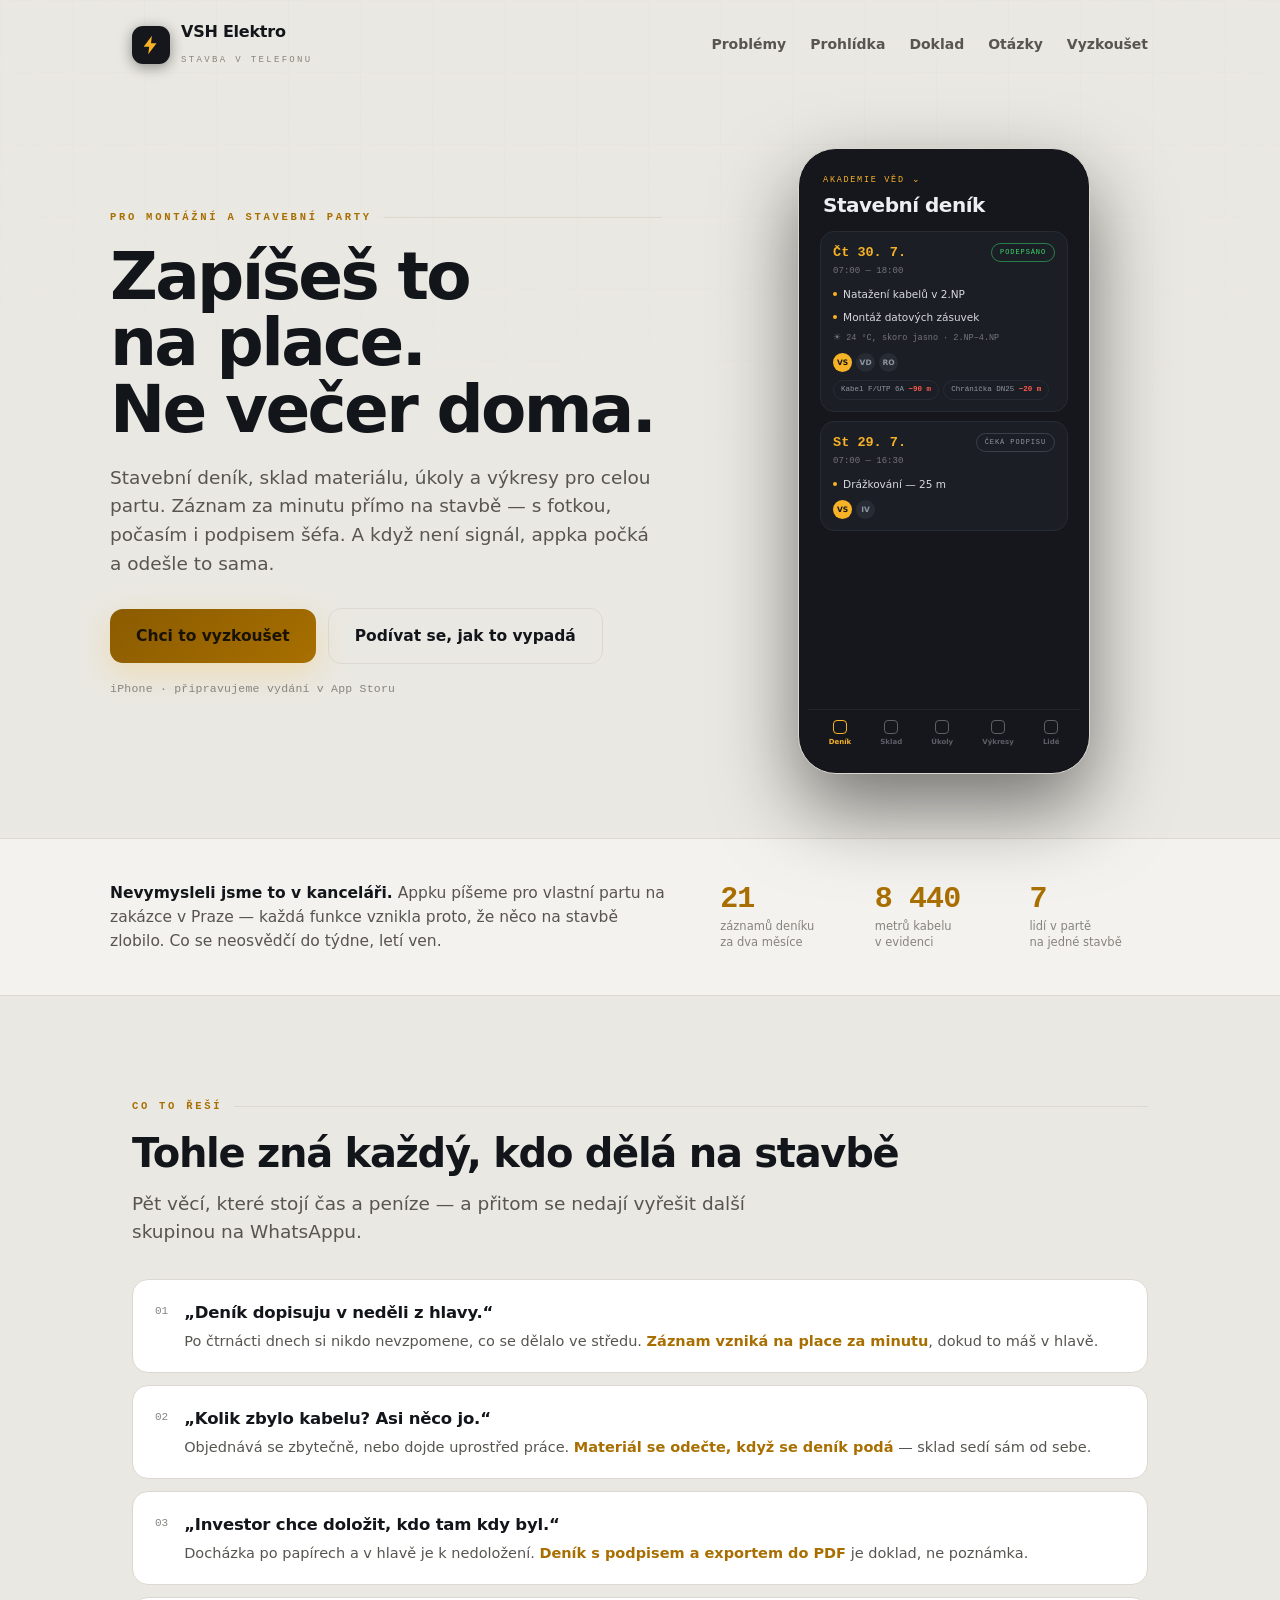
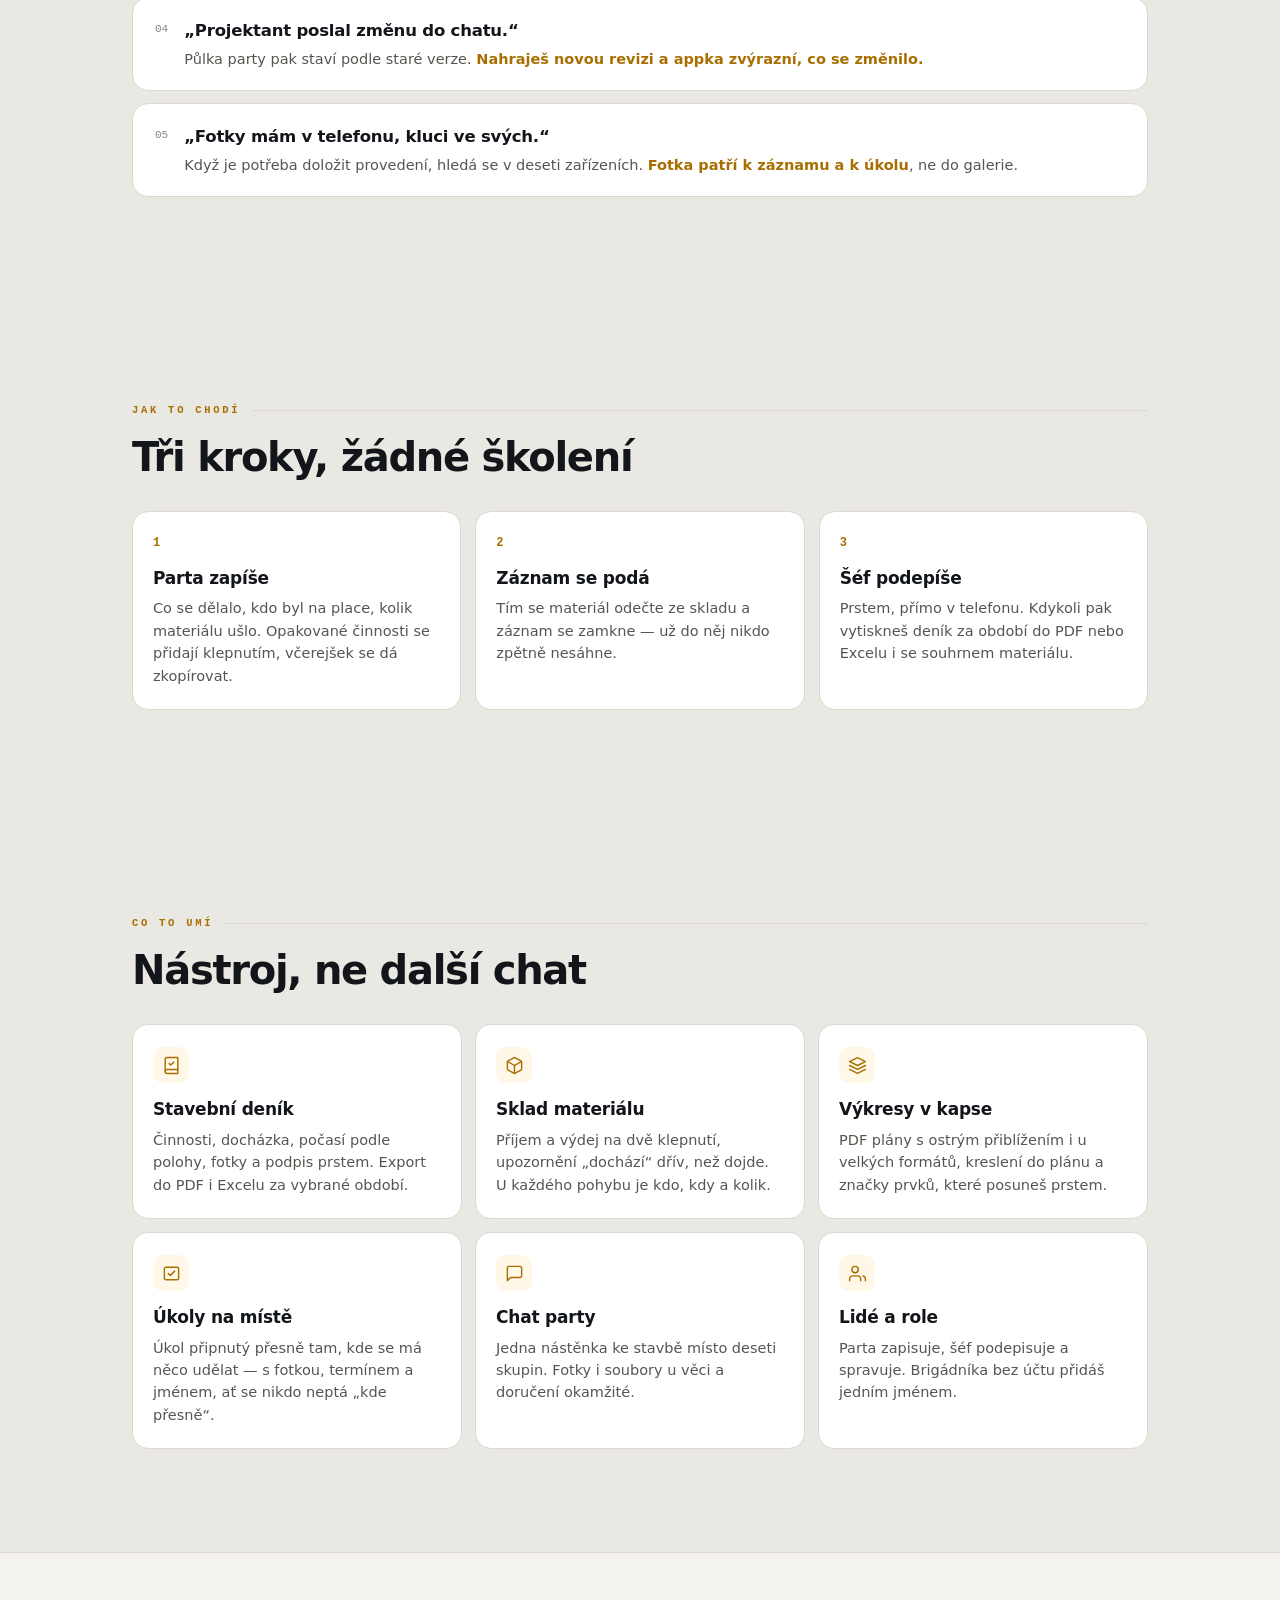
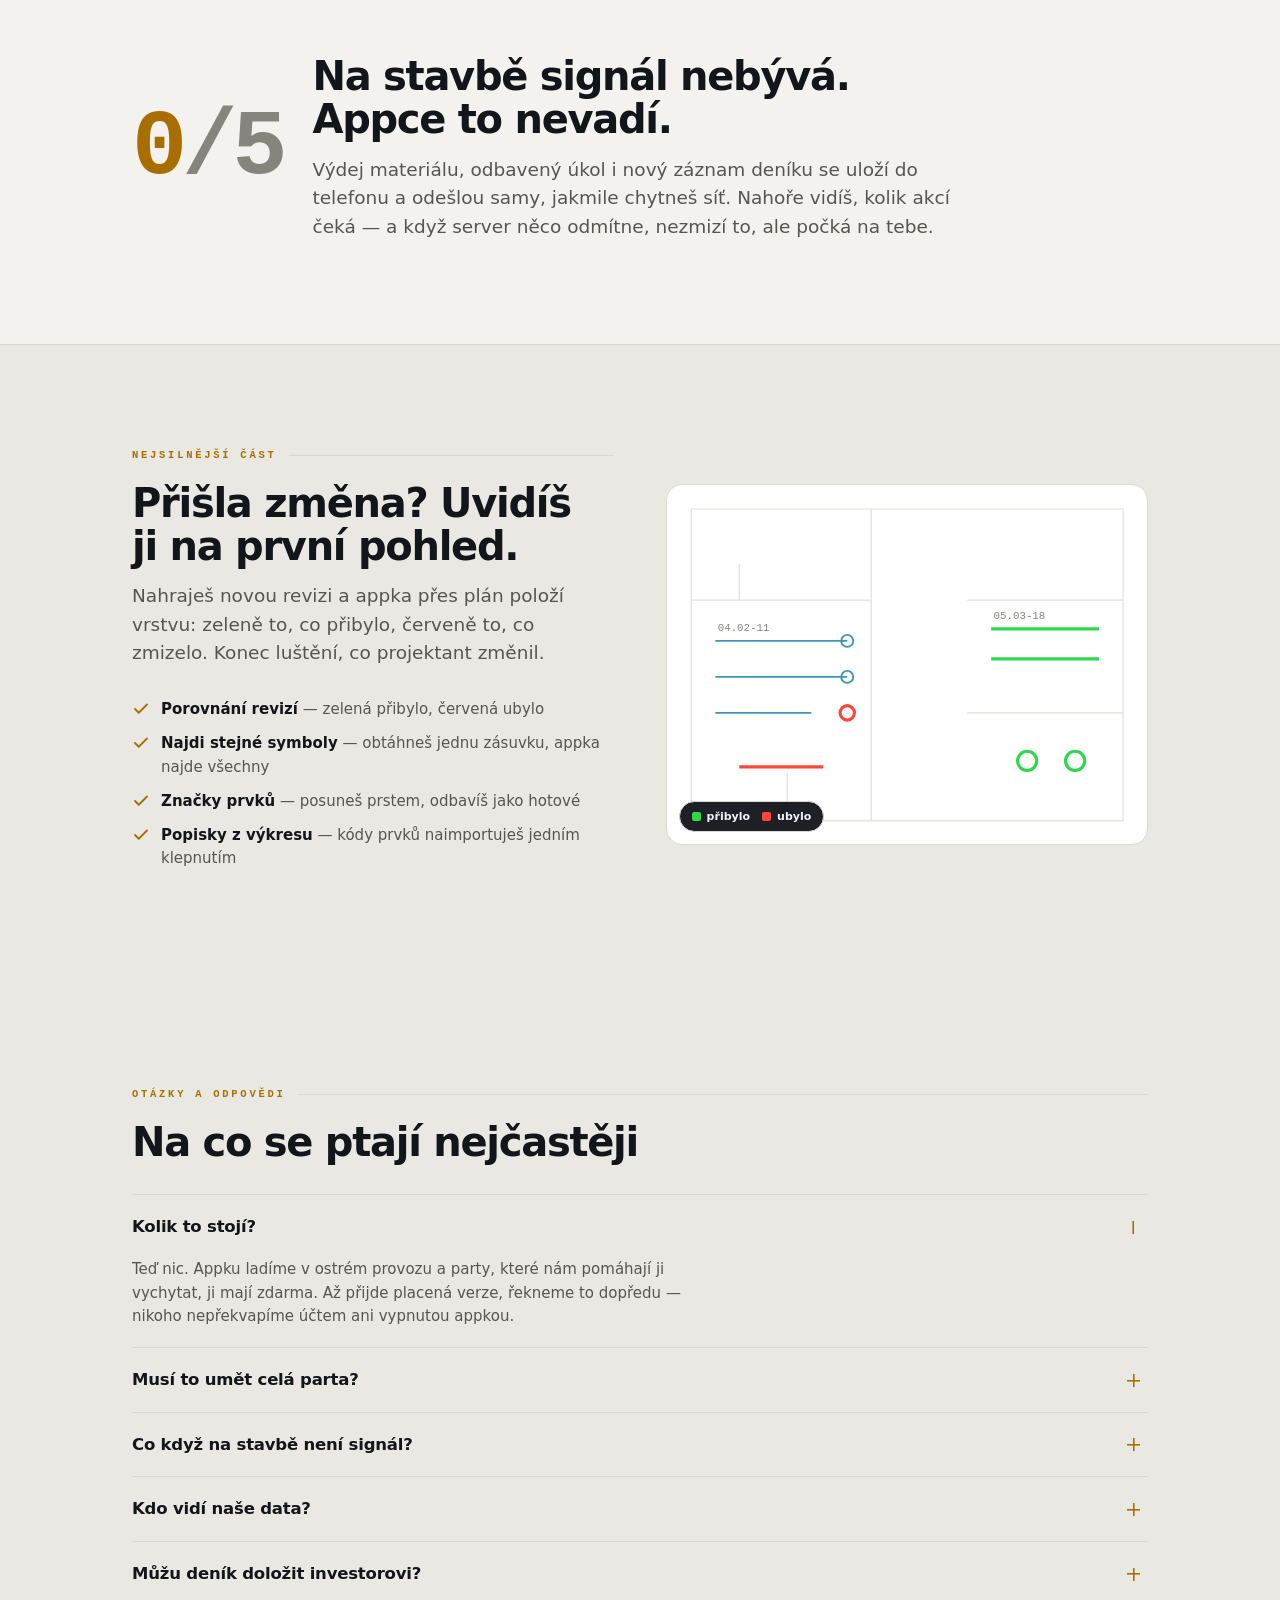
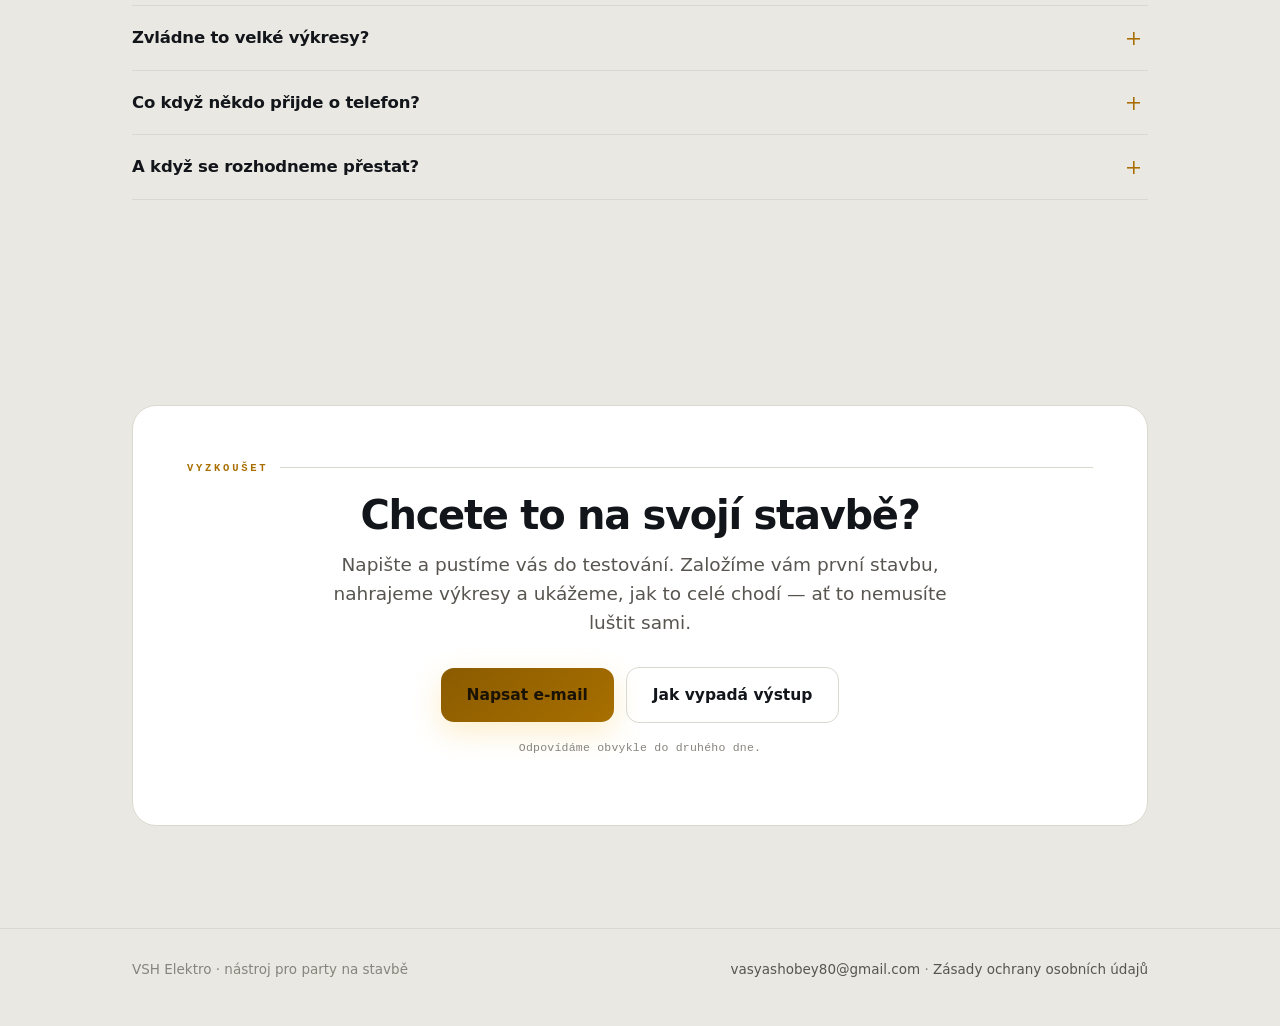
==== commit 098743c1: "Web: stránky Prohlídka a Deník jako doklad + sdílené styly" ====
--- a/index.html
+++ b/index.html
@@ -8,215 +8,7 @@
 <meta property="og:title" content="VSH Elektro — zapíšeš to na place, ne večer doma" />
 <meta property="og:description" content="Deník, sklad, úkoly a výkresy pro celou partu. I bez signálu." />
 <meta name="theme-color" content="#0e1014" />
-<style>
-  :root{
-    --bg:#0e1014; --bg2:#13161c; --panel:#171b22; --panel2:#1c212a;
-    --line:#242932; --line2:#1c2029;
-    --ink:#f0f2f6; --mut:#a5a29b; --dim:#6f7178;
-    --amber:#f8b226; --amber-hi:#ffd166; --cyan:#4cc9f0;
-    --mono:ui-monospace,SFMono-Regular,"SF Mono",Menlo,Consolas,monospace;
-    --sans:system-ui,-apple-system,"Segoe UI",Roboto,Arial,sans-serif;
-    --w:1060px;
-  }
-  @media (prefers-color-scheme: light){
-    :root{ --bg:#eae8e2; --bg2:#f3f2ee; --panel:#fff; --panel2:#f7f6f3;
-      --line:#dbd8cf; --line2:#e6e3db; --ink:#12151a; --mut:#585550; --dim:#87847d;
-      --amber:#a86f00; --amber-hi:#8a5b00; --cyan:#0a7ea4; }
-  }
-  :root[data-theme="dark"]{ --bg:#0e1014; --bg2:#13161c; --panel:#171b22; --panel2:#1c212a;
-    --line:#242932; --line2:#1c2029; --ink:#f0f2f6; --mut:#a5a29b; --dim:#6f7178;
-    --amber:#f8b226; --amber-hi:#ffd166; --cyan:#4cc9f0; }
-  :root[data-theme="light"]{ --bg:#eae8e2; --bg2:#f3f2ee; --panel:#fff; --panel2:#f7f6f3;
-    --line:#dbd8cf; --line2:#e6e3db; --ink:#12151a; --mut:#585550; --dim:#87847d;
-    --amber:#a86f00; --amber-hi:#8a5b00; --cyan:#0a7ea4; }
-
-  *{ box-sizing:border-box; }
-  html{ scroll-behavior:smooth; }
-  body{ margin:0; background:var(--bg); color:var(--ink); font-family:var(--sans);
-    line-height:1.55; -webkit-font-smoothing:antialiased; overflow-x:hidden; }
-  .w{ max-width:var(--w); margin:0 auto; padding:0 22px; }
-  section{ padding:clamp(52px,8vw,104px) 0; }
-
-  .gridbg{ position:fixed; inset:0; z-index:0; pointer-events:none; opacity:.55;
-    background-image:linear-gradient(to right,var(--line2) 1px,transparent 1px),
-      linear-gradient(to bottom,var(--line2) 1px,transparent 1px);
-    background-size:72px 72px;
-    -webkit-mask-image:radial-gradient(130% 70% at 50% 0%,#000 20%,transparent 72%);
-    mask-image:radial-gradient(130% 70% at 50% 0%,#000 20%,transparent 72%); }
-  header,main,footer{ position:relative; z-index:1; }
-
-  /* --- typo --- */
-  .eyebrow{ display:flex; align-items:center; gap:12px; font-family:var(--mono);
-    font-size:10.5px; letter-spacing:.26em; text-transform:uppercase; color:var(--amber);
-    margin:0 0 18px; font-weight:600; }
-  .eyebrow::after{ content:""; flex:1; height:1px; background:var(--line); }
-  h1{ font-size:clamp(36px,6.8vw,66px); line-height:1.01; letter-spacing:-.04em;
-    font-weight:860; margin:0 0 20px; text-wrap:balance; }
-  h2{ font-size:clamp(26px,3.9vw,40px); line-height:1.08; letter-spacing:-.032em;
-    font-weight:860; margin:0 0 14px; text-wrap:balance; }
-  h3{ font-size:17px; font-weight:800; letter-spacing:-.012em; margin:0 0 6px; }
-  .lede{ font-size:clamp(16px,2vw,18.5px); color:var(--mut); margin:0 0 30px; max-width:56ch; }
-  p{ margin:0 0 14px; }
-
-  /* --- header --- */
-  header{ padding:20px 0; }
-  .bar{ display:flex; align-items:center; justify-content:space-between; gap:16px; }
-  .logo{ display:flex; align-items:center; gap:11px; text-decoration:none; color:inherit; }
-  .logo-i{ width:38px; height:38px; border-radius:11px; background:#15171c; flex:0 0 auto;
-    display:flex; align-items:center; justify-content:center; box-shadow:0 3px 14px rgba(0,0,0,.4); }
-  .logo-i svg{ width:22px; height:22px; color:#f8b226; }
-  .logo-n{ font-size:16px; font-weight:800; letter-spacing:-.015em; line-height:1.05; }
-  .logo-s{ font-family:var(--mono); font-size:9px; letter-spacing:.26em; color:var(--dim); text-transform:uppercase; }
-  nav{ display:flex; gap:24px; align-items:center; }
-  nav a{ color:var(--mut); text-decoration:none; font-size:14px; font-weight:600; }
-  nav a:hover{ color:var(--ink); }
-  @media (max-width:760px){ nav{ display:none; } }
-
-  /* --- buttons --- */
-  .btn{ display:inline-flex; align-items:center; gap:9px; border:none; cursor:pointer;
-    font-family:inherit; font-size:15.5px; font-weight:800; text-decoration:none;
-    padding:15px 26px; border-radius:13px; transition:transform .14s ease,filter .14s ease; }
-  .btn:hover{ transform:translateY(-1px); filter:brightness(1.06); }
-  .btn:focus-visible{ outline:2px solid var(--amber); outline-offset:3px; }
-  .btn-1{ background:linear-gradient(140deg,var(--amber-hi),var(--amber)); color:#1a1205;
-    box-shadow:0 10px 30px rgba(248,178,38,.24); }
-  .btn-2{ background:transparent; color:var(--ink); border:1px solid var(--line); }
-  .cta{ display:flex; flex-wrap:wrap; gap:12px; align-items:center; }
-  .note{ font-family:var(--mono); font-size:11.5px; color:var(--dim); margin-top:16px; letter-spacing:.02em; }
-
-  /* --- hero --- */
-  .hero{ display:grid; grid-template-columns:1.1fr .9fr; gap:clamp(26px,5vw,56px);
-    align-items:center; padding:clamp(26px,5vw,58px) 0 clamp(34px,6vw,64px); }
-  @media (max-width:900px){ .hero{ grid-template-columns:1fr; } }
-
-  .phone{ justify-self:center; width:min(292px,82vw); aspect-ratio:9/19.3;
-    background:#15171c; border-radius:38px; padding:9px; border:1px solid var(--line);
-    box-shadow:0 34px 80px rgba(0,0,0,.5); }
-  .scr{ height:100%; background:#15171c; border-radius:30px; overflow:hidden;
-    display:flex; flex-direction:column; color:#eceef2; }
-  .s-top{ padding:16px 15px 10px; }
-  .s-obj{ font-family:var(--mono); font-size:8.5px; letter-spacing:.2em; color:#f8b226; text-transform:uppercase; }
-  .s-h{ font-size:20px; font-weight:860; letter-spacing:-.025em; margin-top:3px; }
-  .s-body{ flex:1; padding:0 12px; display:flex; flex-direction:column; gap:9px; overflow:hidden; }
-  .k{ background:#1b1e25; border:1px solid #262b34; border-radius:14px; padding:11px 12px; }
-  .k-top{ display:flex; align-items:flex-start; justify-content:space-between; }
-  .k-d{ font-family:var(--mono); font-size:13.5px; font-weight:800; color:#f8b226; }
-  .k-t{ font-family:var(--mono); font-size:9px; color:#75757c; margin-top:1px; }
-  .pill{ font-family:var(--mono); font-size:7px; letter-spacing:.13em; text-transform:uppercase;
-    padding:3px 8px; border-radius:99px; border:1px solid #3a3f4a; color:#9096a2; white-space:nowrap; }
-  .pill.ok{ color:#3ddc6b; border-color:rgba(61,220,107,.5); }
-  .k-li{ font-size:10.5px; margin-top:7px; display:flex; gap:6px; color:#d7d9de; }
-  .k-li i{ width:4px; height:4px; border-radius:50%; background:#f8b226; margin-top:6px; flex:0 0 auto; }
-  .k-wx{ font-family:var(--mono); font-size:8.5px; color:#75757c; margin-top:7px; }
-  .avs{ display:flex; gap:4px; margin-top:8px; }
-  .av{ width:19px; height:19px; border-radius:50%; background:#262b34; color:#9096a2;
-    font-size:7.5px; font-weight:800; display:flex; align-items:center; justify-content:center; }
-  .av.on{ background:#f8b226; color:#15171c; }
-  .mats{ display:flex; flex-wrap:wrap; gap:4px; margin-top:8px; }
-  .mt{ font-family:var(--mono); font-size:7.5px; padding:3px 7px; border-radius:99px;
-    border:1px solid #262b34; color:#9096a2; }
-  .mt b{ color:#ff5a4f; }
-  .s-tabs{ display:flex; justify-content:space-around; padding:10px 6px 16px;
-    border-top:1px solid #22262e; margin-top:auto; }
-  .tb{ display:flex; flex-direction:column; align-items:center; gap:3px; font-size:7px;
-    color:#5d5f68; font-weight:700; }
-  .tb.on{ color:#f8b226; }
-  .tb i{ width:14px; height:14px; border:1.6px solid currentColor; border-radius:4px; }
-
-  /* --- proof strip --- */
-  .proof{ border-top:1px solid var(--line); border-bottom:1px solid var(--line); background:var(--bg2); }
-  .proof-in{ display:grid; grid-template-columns:1.25fr 1fr; gap:clamp(22px,4vw,48px); align-items:center;
-    padding:clamp(26px,4vw,42px) 0; }
-  @media (max-width:800px){ .proof-in{ grid-template-columns:1fr; } }
-  .proof p{ margin:0; color:var(--mut); font-size:15.5px; }
-  .proof b{ color:var(--ink); }
-  .stats{ display:grid; grid-template-columns:repeat(3,1fr); gap:14px; }
-  .st-n{ font-family:var(--mono); font-size:clamp(21px,3.4vw,30px); font-weight:700;
-    letter-spacing:-.03em; color:var(--amber); font-variant-numeric:tabular-nums; line-height:1.1; }
-  .st-l{ font-size:11.5px; color:var(--dim); margin-top:3px; line-height:1.35; }
-
-  /* --- problémy --- */
-  .pains{ display:grid; gap:12px; margin-top:32px; }
-  .pain{ display:grid; grid-template-columns:auto 1fr; gap:16px; align-items:start;
-    background:var(--panel); border:1px solid var(--line); border-radius:16px; padding:20px 22px; }
-  .pain-q{ font-family:var(--mono); font-size:11px; color:var(--dim); padding-top:3px; }
-  .pain h3{ font-size:16.5px; margin-bottom:4px; }
-  .pain p{ margin:0; color:var(--mut); font-size:14.5px; }
-  .pain em{ font-style:normal; color:var(--amber); font-weight:700; }
-
-  /* --- kroky --- */
-  .steps{ display:grid; grid-template-columns:repeat(3,1fr); gap:14px; margin-top:32px; counter-reset:s; }
-  @media (max-width:760px){ .steps{ grid-template-columns:1fr; } }
-  .step{ background:var(--panel); border:1px solid var(--line); border-radius:16px; padding:22px 20px; }
-  .step::before{ counter-increment:s; content:counter(s); font-family:var(--mono); font-size:12px;
-    font-weight:700; color:var(--amber); display:block; margin-bottom:12px; letter-spacing:.1em; }
-  .step p{ margin:0; color:var(--mut); font-size:14.5px; }
-
-  /* --- funkce --- */
-  .feats{ display:grid; grid-template-columns:repeat(auto-fit,minmax(250px,1fr)); gap:13px; margin-top:32px; }
-  .feat{ background:var(--panel); border:1px solid var(--line); border-radius:16px; padding:22px 20px; }
-  .feat .ic{ width:36px; height:36px; border-radius:10px; display:flex; align-items:center;
-    justify-content:center; background:rgba(248,178,38,.11); color:var(--amber); margin-bottom:13px; }
-  .feat .ic svg{ width:19px; height:19px; }
-  .feat p{ margin:0; color:var(--mut); font-size:14.5px; }
-
-  /* --- offline --- */
-  .band{ background:var(--bg2); border-top:1px solid var(--line); border-bottom:1px solid var(--line); }
-  .band-in{ display:grid; grid-template-columns:auto 1fr; gap:30px; align-items:center; }
-  @media (max-width:760px){ .band-in{ grid-template-columns:1fr; } }
-  .band-n{ font-family:var(--mono); font-size:clamp(46px,9vw,92px); font-weight:700;
-    letter-spacing:-.055em; color:var(--amber); line-height:.86; }
-  .band-n span{ color:var(--dim); }
-
-  /* --- výkresy --- */
-  .split{ display:grid; grid-template-columns:1fr 1fr; gap:clamp(24px,4vw,52px); align-items:center; }
-  @media (max-width:840px){ .split{ grid-template-columns:1fr; } }
-  .plan{ position:relative; aspect-ratio:4/3; border-radius:16px; overflow:hidden;
-    background:var(--panel); border:1px solid var(--line); }
-  .plan svg{ position:absolute; inset:0; width:100%; height:100%; }
-  .lgd{ position:absolute; left:12px; bottom:12px; display:flex; gap:12px;
-    background:rgba(12,14,19,.92); border:1px solid var(--line); border-radius:99px; padding:6px 12px; }
-  .lgd span{ display:flex; align-items:center; gap:6px; font-size:11px; font-weight:700; color:#f0f2f6; }
-  .lgd i{ width:9px; height:9px; border-radius:2px; }
-  .ticks{ list-style:none; padding:0; margin:20px 0 0; }
-  .ticks li{ display:flex; gap:11px; align-items:flex-start; margin-bottom:11px; font-size:15px; color:var(--mut); }
-  .ticks svg{ width:18px; height:18px; color:var(--amber); flex:0 0 auto; margin-top:2px; }
-  .ticks b{ color:var(--ink); font-weight:700; }
-
-  /* --- FAQ --- */
-  .faq{ margin-top:30px; border-top:1px solid var(--line); }
-  details{ border-bottom:1px solid var(--line); }
-  summary{ list-style:none; cursor:pointer; padding:19px 44px 19px 0; position:relative;
-    font-size:16.5px; font-weight:750; letter-spacing:-.012em; }
-  summary::-webkit-details-marker{ display:none; }
-  summary::after{ content:""; position:absolute; right:8px; top:50%; width:13px; height:13px;
-    margin-top:-6px; background:
-      linear-gradient(var(--amber),var(--amber)) center/13px 1.6px no-repeat,
-      linear-gradient(var(--amber),var(--amber)) center/1.6px 13px no-repeat;
-    transition:transform .2s ease; }
-  details[open] summary::after{ transform:rotate(90deg);
-    background:linear-gradient(var(--amber),var(--amber)) center/13px 1.6px no-repeat; }
-  details p{ color:var(--mut); font-size:15px; margin:0 0 19px; max-width:62ch; }
-  summary:focus-visible{ outline:2px solid var(--amber); outline-offset:3px; border-radius:6px; }
-
-  /* --- final --- */
-  .final{ background:var(--panel); border:1px solid var(--line); border-radius:24px;
-    padding:clamp(30px,5vw,54px); text-align:center; }
-  .final .lede{ margin-left:auto; margin-right:auto; }
-  .final .cta{ justify-content:center; }
-
-  footer{ border-top:1px solid var(--line); padding:30px 0 46px; color:var(--dim); font-size:13.5px; }
-  .f-in{ display:flex; flex-wrap:wrap; gap:14px; justify-content:space-between; align-items:center; }
-  footer a{ color:var(--mut); text-decoration:none; }
-  footer a:hover{ color:var(--amber); }
-
-  .rev{ opacity:0; transform:translateY(14px); transition:opacity .55s ease,transform .55s ease; }
-  .rev.in{ opacity:1; transform:none; }
-  @media (prefers-reduced-motion:reduce){
-    html{ scroll-behavior:auto; } .rev{ opacity:1; transform:none; transition:none; }
-    .btn:hover{ transform:none; } summary::after{ transition:none; }
-  }
-</style>
+<link rel="stylesheet" href="assets/style.css" />
 </head>
 <body>
 <div class="gridbg" aria-hidden="true"></div>
@@ -229,8 +21,8 @@
     </a>
     <nav>
       <a href="#problemy">Problémy</a>
-      <a href="#funkce">Co to umí</a>
-      <a href="#vykresy">Výkresy</a>
+      <a href="prohlidka.html">Prohlídka</a>
+      <a href="doklad.html">Doklad</a>
       <a href="#faq">Otázky</a>
       <a href="#zkusit">Vyzkoušet</a>
     </nav>
@@ -248,7 +40,7 @@
         A když není signál, appka počká a odešle to sama.</p>
       <div class="cta">
         <a class="btn btn-1" href="#zkusit">Chci to vyzkoušet</a>
-        <a class="btn btn-2" href="#problemy">Proč vzniklo</a>
+        <a class="btn btn-2" href="prohlidka.html">Podívat se, jak to vypadá</a>
       </div>
       <p class="note">iPhone · připravujeme vydání v App Storu</p>
     </div>
@@ -558,7 +350,7 @@
           nahrajeme výkresy a ukážeme, jak to celé chodí — ať to nemusíte luštit sami.</p>
         <div class="cta">
           <a class="btn btn-1" href="mailto:vasyashobey80@gmail.com?subject=VSH%20Elektro%20%E2%80%94%20chci%20vyzkou%C5%A1et&amp;body=Dobr%C3%BD%20den%2C%0A%0Am%C3%A1me%20partu%20o%20...%20lidech%20a%20d%C4%9Bl%C3%A1me%20...%0AR%C3%A1d%20bych%20aplikaci%20vyzkou%C5%A1el.%0A%0AKontakt%3A%20">Napsat e-mail</a>
-          <a class="btn btn-2" href="https://vasyashobey80-cloud.github.io/vsh-elektro-privacy/">Ochrana údajů</a>
+          <a class="btn btn-2" href="doklad.html">Jak vypadá výstup</a>
         </div>
         <p class="note">Odpovídáme obvykle do druhého dne.</p>
       </div>
--- a/assets/style.css
+++ b/assets/style.css
@@ -0,0 +1,207 @@
+  :root{
+    --bg:#0e1014; --bg2:#13161c; --panel:#171b22; --panel2:#1c212a;
+    --line:#242932; --line2:#1c2029;
+    --ink:#f0f2f6; --mut:#a5a29b; --dim:#6f7178;
+    --amber:#f8b226; --amber-hi:#ffd166; --cyan:#4cc9f0;
+    --mono:ui-monospace,SFMono-Regular,"SF Mono",Menlo,Consolas,monospace;
+    --sans:system-ui,-apple-system,"Segoe UI",Roboto,Arial,sans-serif;
+    --w:1060px;
+  }
+  @media (prefers-color-scheme: light){
+    :root{ --bg:#eae8e2; --bg2:#f3f2ee; --panel:#fff; --panel2:#f7f6f3;
+      --line:#dbd8cf; --line2:#e6e3db; --ink:#12151a; --mut:#585550; --dim:#87847d;
+      --amber:#a86f00; --amber-hi:#8a5b00; --cyan:#0a7ea4; }
+  }
+  :root[data-theme="dark"]{ --bg:#0e1014; --bg2:#13161c; --panel:#171b22; --panel2:#1c212a;
+    --line:#242932; --line2:#1c2029; --ink:#f0f2f6; --mut:#a5a29b; --dim:#6f7178;
+    --amber:#f8b226; --amber-hi:#ffd166; --cyan:#4cc9f0; }
+  :root[data-theme="light"]{ --bg:#eae8e2; --bg2:#f3f2ee; --panel:#fff; --panel2:#f7f6f3;
+    --line:#dbd8cf; --line2:#e6e3db; --ink:#12151a; --mut:#585550; --dim:#87847d;
+    --amber:#a86f00; --amber-hi:#8a5b00; --cyan:#0a7ea4; }
+
+  *{ box-sizing:border-box; }
+  html{ scroll-behavior:smooth; }
+  body{ margin:0; background:var(--bg); color:var(--ink); font-family:var(--sans);
+    line-height:1.55; -webkit-font-smoothing:antialiased; overflow-x:hidden; }
+  .w{ max-width:var(--w); margin:0 auto; padding:0 22px; }
+  section{ padding:clamp(52px,8vw,104px) 0; }
+
+  .gridbg{ position:fixed; inset:0; z-index:0; pointer-events:none; opacity:.55;
+    background-image:linear-gradient(to right,var(--line2) 1px,transparent 1px),
+      linear-gradient(to bottom,var(--line2) 1px,transparent 1px);
+    background-size:72px 72px;
+    -webkit-mask-image:radial-gradient(130% 70% at 50% 0%,#000 20%,transparent 72%);
+    mask-image:radial-gradient(130% 70% at 50% 0%,#000 20%,transparent 72%); }
+  header,main,footer{ position:relative; z-index:1; }
+
+  /* --- typo --- */
+  .eyebrow{ display:flex; align-items:center; gap:12px; font-family:var(--mono);
+    font-size:10.5px; letter-spacing:.26em; text-transform:uppercase; color:var(--amber);
+    margin:0 0 18px; font-weight:600; }
+  .eyebrow::after{ content:""; flex:1; height:1px; background:var(--line); }
+  h1{ font-size:clamp(36px,6.8vw,66px); line-height:1.01; letter-spacing:-.04em;
+    font-weight:860; margin:0 0 20px; text-wrap:balance; }
+  h2{ font-size:clamp(26px,3.9vw,40px); line-height:1.08; letter-spacing:-.032em;
+    font-weight:860; margin:0 0 14px; text-wrap:balance; }
+  h3{ font-size:17px; font-weight:800; letter-spacing:-.012em; margin:0 0 6px; }
+  .lede{ font-size:clamp(16px,2vw,18.5px); color:var(--mut); margin:0 0 30px; max-width:56ch; }
+  p{ margin:0 0 14px; }
+
+  /* --- header --- */
+  header{ padding:20px 0; }
+  .bar{ display:flex; align-items:center; justify-content:space-between; gap:16px; }
+  .logo{ display:flex; align-items:center; gap:11px; text-decoration:none; color:inherit; }
+  .logo-i{ width:38px; height:38px; border-radius:11px; background:#15171c; flex:0 0 auto;
+    display:flex; align-items:center; justify-content:center; box-shadow:0 3px 14px rgba(0,0,0,.4); }
+  .logo-i svg{ width:22px; height:22px; color:#f8b226; }
+  .logo-n{ font-size:16px; font-weight:800; letter-spacing:-.015em; line-height:1.05; }
+  .logo-s{ font-family:var(--mono); font-size:9px; letter-spacing:.26em; color:var(--dim); text-transform:uppercase; }
+  nav{ display:flex; gap:24px; align-items:center; }
+  nav a{ color:var(--mut); text-decoration:none; font-size:14px; font-weight:600; }
+  nav a:hover{ color:var(--ink); }
+  @media (max-width:760px){ nav{ display:none; } }
+
+  /* --- buttons --- */
+  .btn{ display:inline-flex; align-items:center; gap:9px; border:none; cursor:pointer;
+    font-family:inherit; font-size:15.5px; font-weight:800; text-decoration:none;
+    padding:15px 26px; border-radius:13px; transition:transform .14s ease,filter .14s ease; }
+  .btn:hover{ transform:translateY(-1px); filter:brightness(1.06); }
+  .btn:focus-visible{ outline:2px solid var(--amber); outline-offset:3px; }
+  .btn-1{ background:linear-gradient(140deg,var(--amber-hi),var(--amber)); color:#1a1205;
+    box-shadow:0 10px 30px rgba(248,178,38,.24); }
+  .btn-2{ background:transparent; color:var(--ink); border:1px solid var(--line); }
+  .cta{ display:flex; flex-wrap:wrap; gap:12px; align-items:center; }
+  .note{ font-family:var(--mono); font-size:11.5px; color:var(--dim); margin-top:16px; letter-spacing:.02em; }
+
+  /* --- hero --- */
+  .hero{ display:grid; grid-template-columns:1.1fr .9fr; gap:clamp(26px,5vw,56px);
+    align-items:center; padding:clamp(26px,5vw,58px) 0 clamp(34px,6vw,64px); }
+  @media (max-width:900px){ .hero{ grid-template-columns:1fr; } }
+
+  .phone{ justify-self:center; width:min(292px,82vw); aspect-ratio:9/19.3;
+    background:#15171c; border-radius:38px; padding:9px; border:1px solid var(--line);
+    box-shadow:0 34px 80px rgba(0,0,0,.5); }
+  .scr{ height:100%; background:#15171c; border-radius:30px; overflow:hidden;
+    display:flex; flex-direction:column; color:#eceef2; }
+  .s-top{ padding:16px 15px 10px; }
+  .s-obj{ font-family:var(--mono); font-size:8.5px; letter-spacing:.2em; color:#f8b226; text-transform:uppercase; }
+  .s-h{ font-size:20px; font-weight:860; letter-spacing:-.025em; margin-top:3px; }
+  .s-body{ flex:1; padding:0 12px; display:flex; flex-direction:column; gap:9px; overflow:hidden; }
+  .k{ background:#1b1e25; border:1px solid #262b34; border-radius:14px; padding:11px 12px; }
+  .k-top{ display:flex; align-items:flex-start; justify-content:space-between; }
+  .k-d{ font-family:var(--mono); font-size:13.5px; font-weight:800; color:#f8b226; }
+  .k-t{ font-family:var(--mono); font-size:9px; color:#75757c; margin-top:1px; }
+  .pill{ font-family:var(--mono); font-size:7px; letter-spacing:.13em; text-transform:uppercase;
+    padding:3px 8px; border-radius:99px; border:1px solid #3a3f4a; color:#9096a2; white-space:nowrap; }
+  .pill.ok{ color:#3ddc6b; border-color:rgba(61,220,107,.5); }
+  .k-li{ font-size:10.5px; margin-top:7px; display:flex; gap:6px; color:#d7d9de; }
+  .k-li i{ width:4px; height:4px; border-radius:50%; background:#f8b226; margin-top:6px; flex:0 0 auto; }
+  .k-wx{ font-family:var(--mono); font-size:8.5px; color:#75757c; margin-top:7px; }
+  .avs{ display:flex; gap:4px; margin-top:8px; }
+  .av{ width:19px; height:19px; border-radius:50%; background:#262b34; color:#9096a2;
+    font-size:7.5px; font-weight:800; display:flex; align-items:center; justify-content:center; }
+  .av.on{ background:#f8b226; color:#15171c; }
+  .mats{ display:flex; flex-wrap:wrap; gap:4px; margin-top:8px; }
+  .mt{ font-family:var(--mono); font-size:7.5px; padding:3px 7px; border-radius:99px;
+    border:1px solid #262b34; color:#9096a2; }
+  .mt b{ color:#ff5a4f; }
+  .s-tabs{ display:flex; justify-content:space-around; padding:10px 6px 16px;
+    border-top:1px solid #22262e; margin-top:auto; }
+  .tb{ display:flex; flex-direction:column; align-items:center; gap:3px; font-size:7px;
+    color:#5d5f68; font-weight:700; }
+  .tb.on{ color:#f8b226; }
+  .tb i{ width:14px; height:14px; border:1.6px solid currentColor; border-radius:4px; }
+
+  /* --- proof strip --- */
+  .proof{ border-top:1px solid var(--line); border-bottom:1px solid var(--line); background:var(--bg2); }
+  .proof-in{ display:grid; grid-template-columns:1.25fr 1fr; gap:clamp(22px,4vw,48px); align-items:center;
+    padding:clamp(26px,4vw,42px) 0; }
+  @media (max-width:800px){ .proof-in{ grid-template-columns:1fr; } }
+  .proof p{ margin:0; color:var(--mut); font-size:15.5px; }
+  .proof b{ color:var(--ink); }
+  .stats{ display:grid; grid-template-columns:repeat(3,1fr); gap:14px; }
+  .st-n{ font-family:var(--mono); font-size:clamp(21px,3.4vw,30px); font-weight:700;
+    letter-spacing:-.03em; color:var(--amber); font-variant-numeric:tabular-nums; line-height:1.1; }
+  .st-l{ font-size:11.5px; color:var(--dim); margin-top:3px; line-height:1.35; }
+
+  /* --- problémy --- */
+  .pains{ display:grid; gap:12px; margin-top:32px; }
+  .pain{ display:grid; grid-template-columns:auto 1fr; gap:16px; align-items:start;
+    background:var(--panel); border:1px solid var(--line); border-radius:16px; padding:20px 22px; }
+  .pain-q{ font-family:var(--mono); font-size:11px; color:var(--dim); padding-top:3px; }
+  .pain h3{ font-size:16.5px; margin-bottom:4px; }
+  .pain p{ margin:0; color:var(--mut); font-size:14.5px; }
+  .pain em{ font-style:normal; color:var(--amber); font-weight:700; }
+
+  /* --- kroky --- */
+  .steps{ display:grid; grid-template-columns:repeat(3,1fr); gap:14px; margin-top:32px; counter-reset:s; }
+  @media (max-width:760px){ .steps{ grid-template-columns:1fr; } }
+  .step{ background:var(--panel); border:1px solid var(--line); border-radius:16px; padding:22px 20px; }
+  .step::before{ counter-increment:s; content:counter(s); font-family:var(--mono); font-size:12px;
+    font-weight:700; color:var(--amber); display:block; margin-bottom:12px; letter-spacing:.1em; }
+  .step p{ margin:0; color:var(--mut); font-size:14.5px; }
+
+  /* --- funkce --- */
+  .feats{ display:grid; grid-template-columns:repeat(auto-fit,minmax(250px,1fr)); gap:13px; margin-top:32px; }
+  .feat{ background:var(--panel); border:1px solid var(--line); border-radius:16px; padding:22px 20px; }
+  .feat .ic{ width:36px; height:36px; border-radius:10px; display:flex; align-items:center;
+    justify-content:center; background:rgba(248,178,38,.11); color:var(--amber); margin-bottom:13px; }
+  .feat .ic svg{ width:19px; height:19px; }
+  .feat p{ margin:0; color:var(--mut); font-size:14.5px; }
+
+  /* --- offline --- */
+  .band{ background:var(--bg2); border-top:1px solid var(--line); border-bottom:1px solid var(--line); }
+  .band-in{ display:grid; grid-template-columns:auto 1fr; gap:30px; align-items:center; }
+  @media (max-width:760px){ .band-in{ grid-template-columns:1fr; } }
+  .band-n{ font-family:var(--mono); font-size:clamp(46px,9vw,92px); font-weight:700;
+    letter-spacing:-.055em; color:var(--amber); line-height:.86; }
+  .band-n span{ color:var(--dim); }
+
+  /* --- výkresy --- */
+  .split{ display:grid; grid-template-columns:1fr 1fr; gap:clamp(24px,4vw,52px); align-items:center; }
+  @media (max-width:840px){ .split{ grid-template-columns:1fr; } }
+  .plan{ position:relative; aspect-ratio:4/3; border-radius:16px; overflow:hidden;
+    background:var(--panel); border:1px solid var(--line); }
+  .plan svg{ position:absolute; inset:0; width:100%; height:100%; }
+  .lgd{ position:absolute; left:12px; bottom:12px; display:flex; gap:12px;
+    background:rgba(12,14,19,.92); border:1px solid var(--line); border-radius:99px; padding:6px 12px; }
+  .lgd span{ display:flex; align-items:center; gap:6px; font-size:11px; font-weight:700; color:#f0f2f6; }
+  .lgd i{ width:9px; height:9px; border-radius:2px; }
+  .ticks{ list-style:none; padding:0; margin:20px 0 0; }
+  .ticks li{ display:flex; gap:11px; align-items:flex-start; margin-bottom:11px; font-size:15px; color:var(--mut); }
+  .ticks svg{ width:18px; height:18px; color:var(--amber); flex:0 0 auto; margin-top:2px; }
+  .ticks b{ color:var(--ink); font-weight:700; }
+
+  /* --- FAQ --- */
+  .faq{ margin-top:30px; border-top:1px solid var(--line); }
+  details{ border-bottom:1px solid var(--line); }
+  summary{ list-style:none; cursor:pointer; padding:19px 44px 19px 0; position:relative;
+    font-size:16.5px; font-weight:750; letter-spacing:-.012em; }
+  summary::-webkit-details-marker{ display:none; }
+  summary::after{ content:""; position:absolute; right:8px; top:50%; width:13px; height:13px;
+    margin-top:-6px; background:
+      linear-gradient(var(--amber),var(--amber)) center/13px 1.6px no-repeat,
+      linear-gradient(var(--amber),var(--amber)) center/1.6px 13px no-repeat;
+    transition:transform .2s ease; }
+  details[open] summary::after{ transform:rotate(90deg);
+    background:linear-gradient(var(--amber),var(--amber)) center/13px 1.6px no-repeat; }
+  details p{ color:var(--mut); font-size:15px; margin:0 0 19px; max-width:62ch; }
+  summary:focus-visible{ outline:2px solid var(--amber); outline-offset:3px; border-radius:6px; }
+
+  /* --- final --- */
+  .final{ background:var(--panel); border:1px solid var(--line); border-radius:24px;
+    padding:clamp(30px,5vw,54px); text-align:center; }
+  .final .lede{ margin-left:auto; margin-right:auto; }
+  .final .cta{ justify-content:center; }
+
+  footer{ border-top:1px solid var(--line); padding:30px 0 46px; color:var(--dim); font-size:13.5px; }
+  .f-in{ display:flex; flex-wrap:wrap; gap:14px; justify-content:space-between; align-items:center; }
+  footer a{ color:var(--mut); text-decoration:none; }
+  footer a:hover{ color:var(--amber); }
+
+  .rev{ opacity:0; transform:translateY(14px); transition:opacity .55s ease,transform .55s ease; }
+  .rev.in{ opacity:1; transform:none; }
+  @media (prefers-reduced-motion:reduce){
+    html{ scroll-behavior:auto; } .rev{ opacity:1; transform:none; transition:none; }
+    .btn:hover{ transform:none; } summary::after{ transition:none; }
+  }
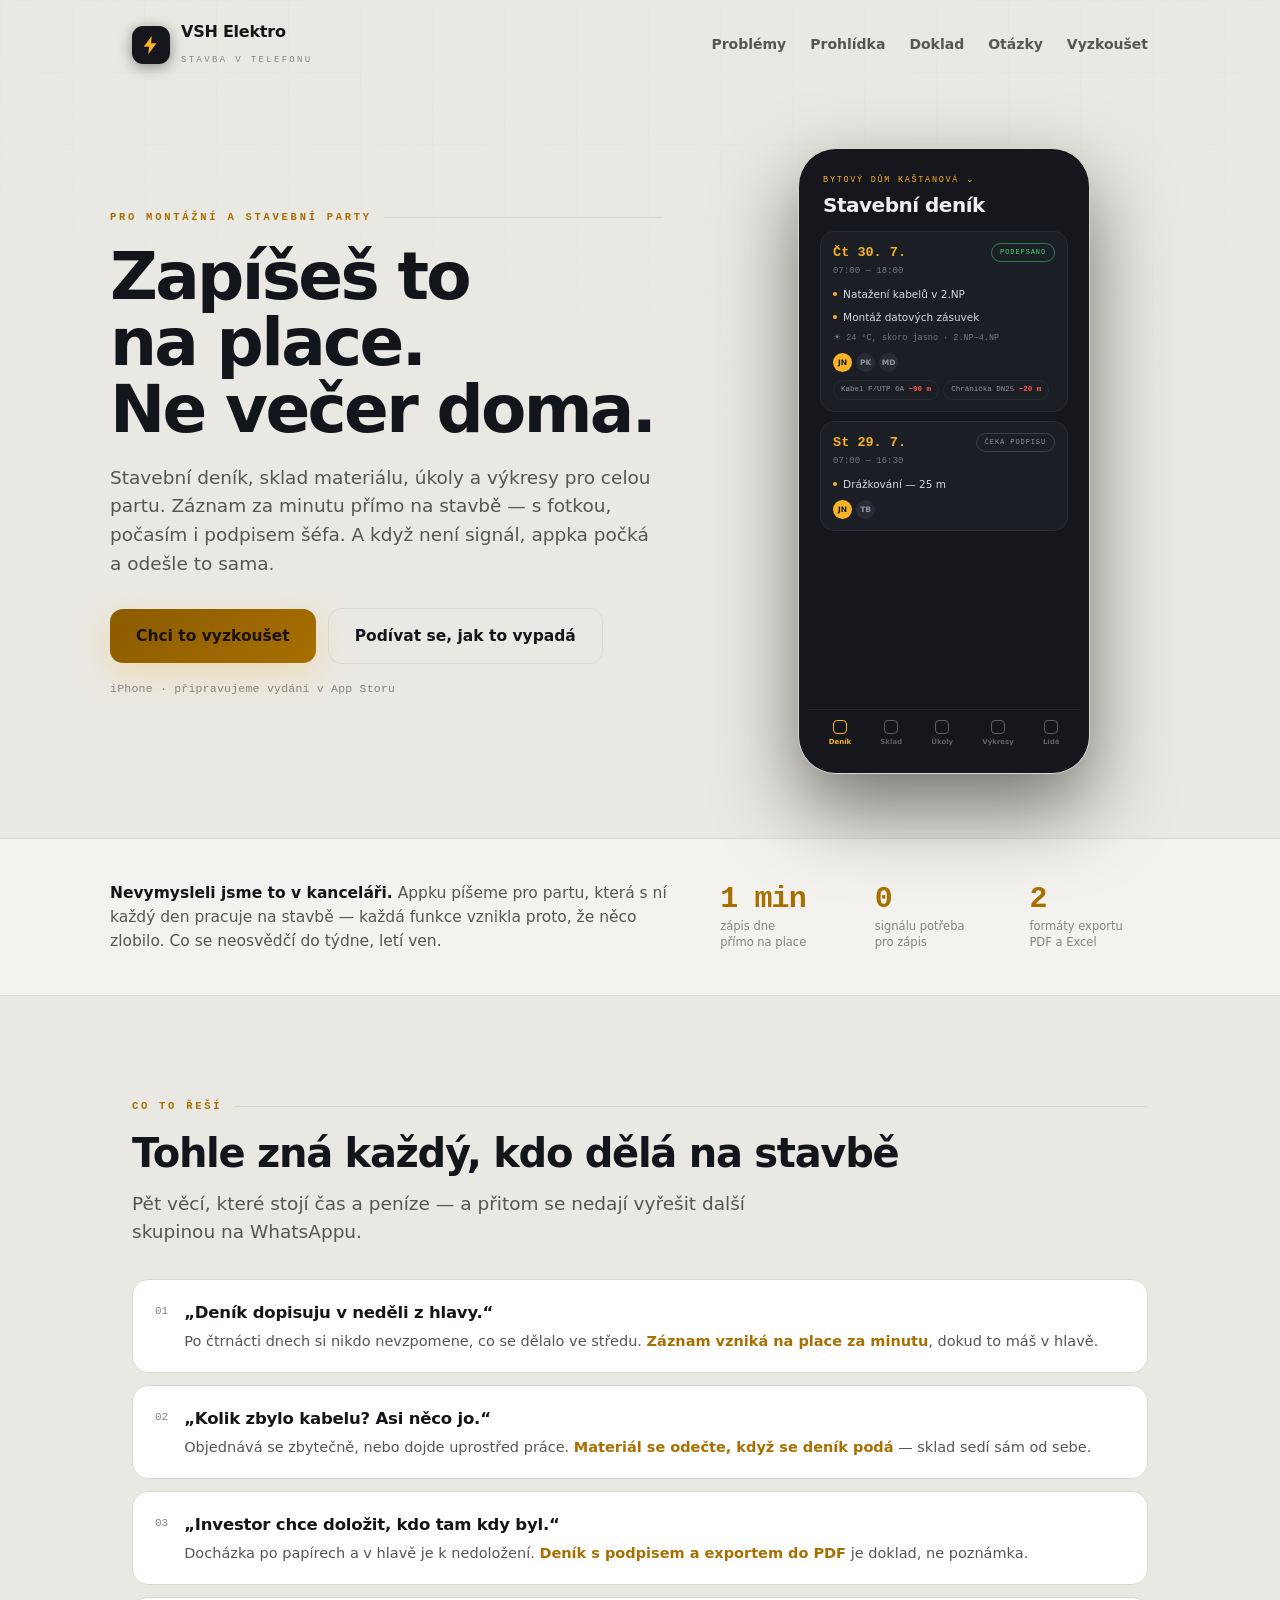
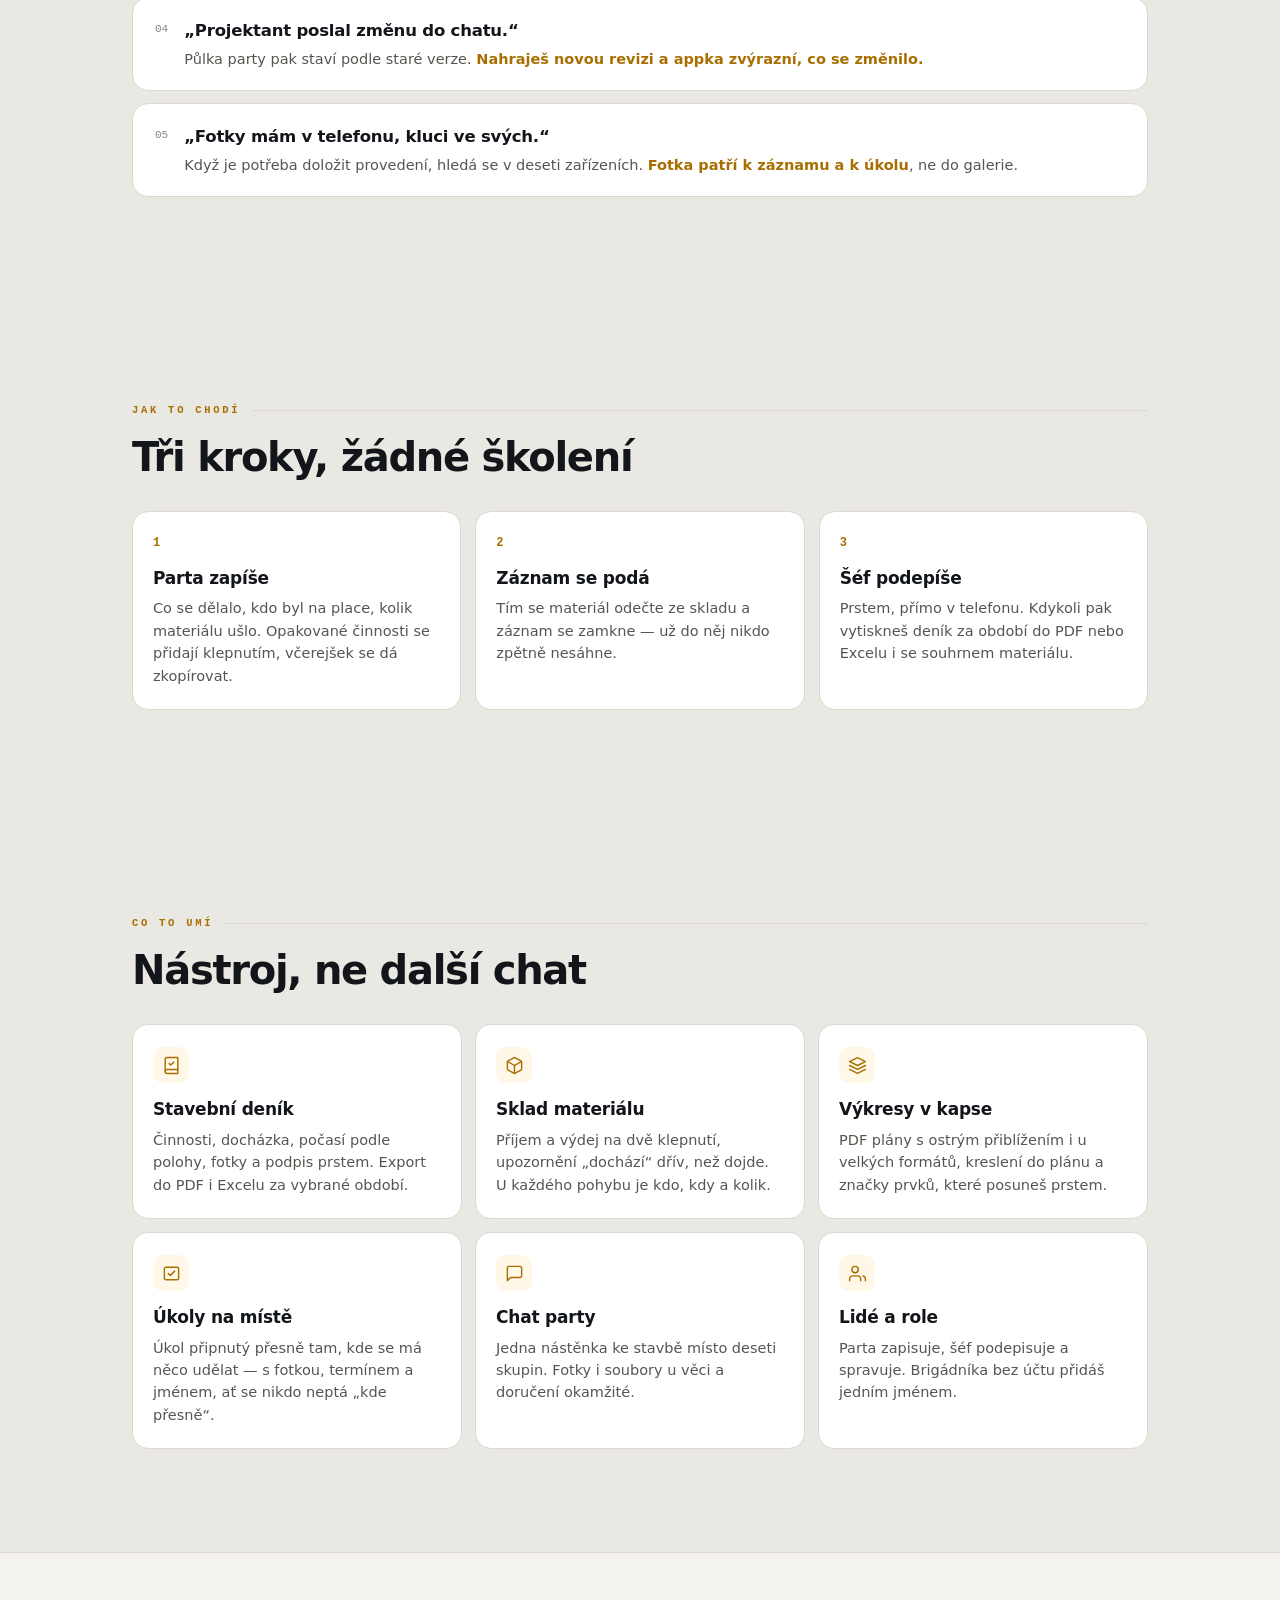
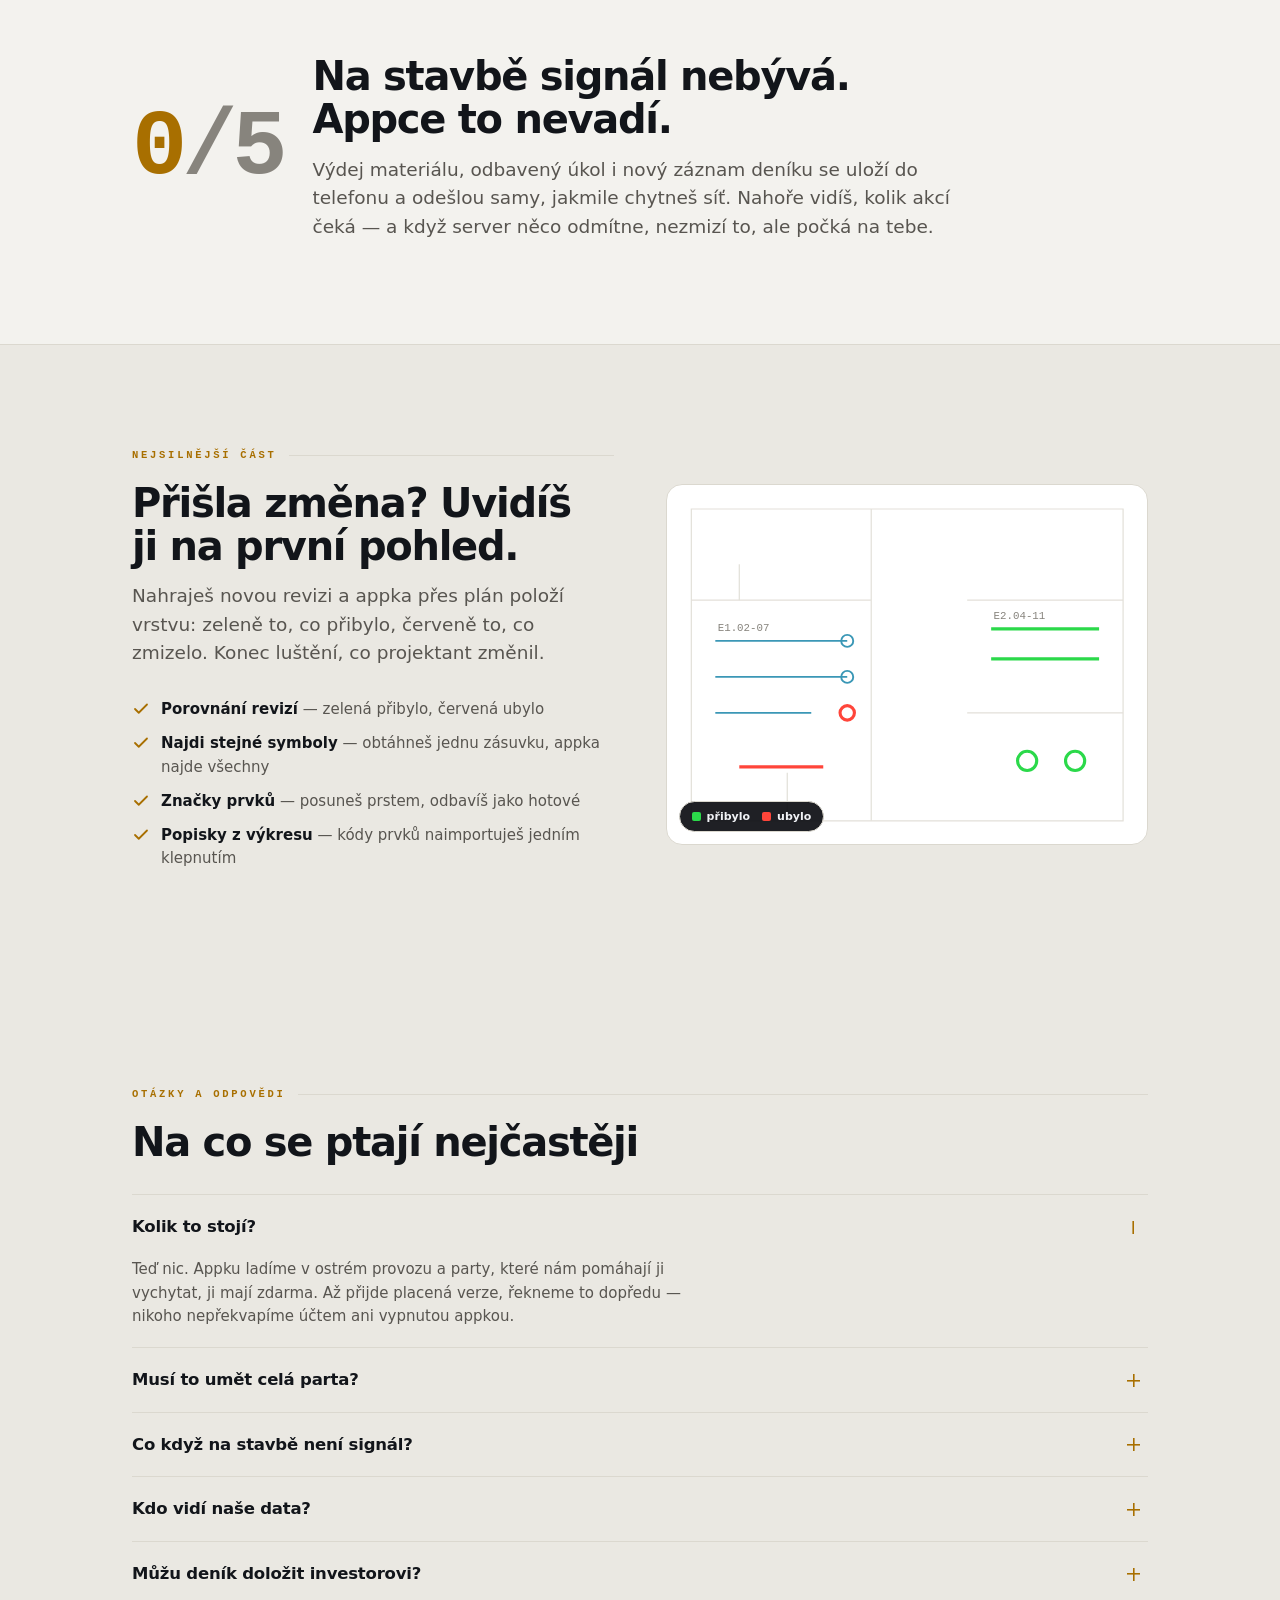
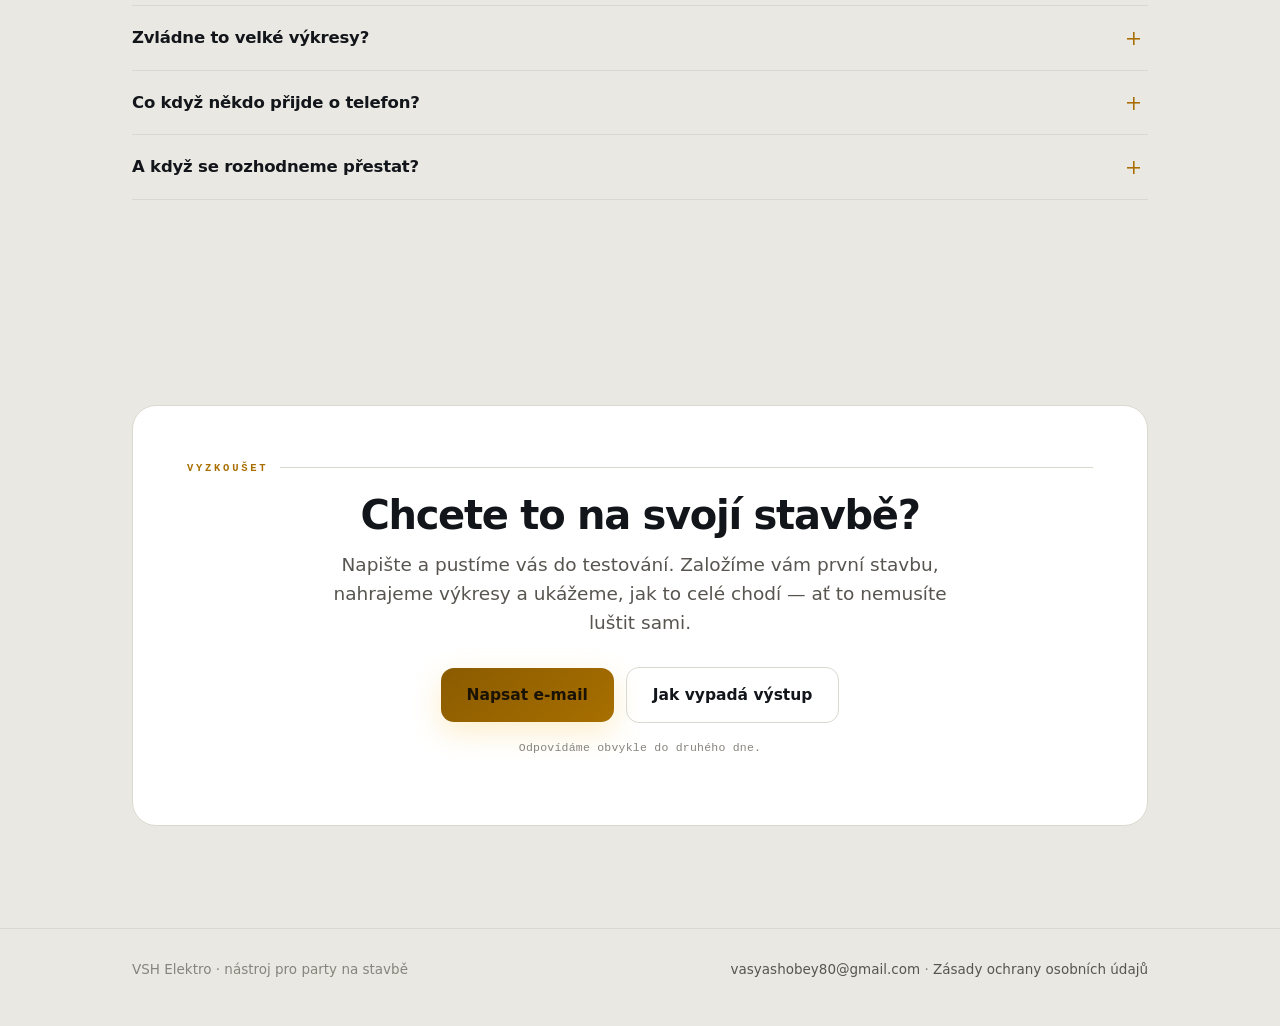
==== commit b2acf7b6: "Web: pryč s reálnými údaji, všude ukázková data" ====
--- a/index.html
+++ b/index.html
@@ -48,7 +48,7 @@
     <div class="phone" role="img" aria-label="Ukázka obrazovky stavebního deníku">
       <div class="scr">
         <div class="s-top">
-          <div class="s-obj">Akademie věd ⌄</div>
+          <div class="s-obj">Bytový dům Kaštanová ⌄</div>
           <div class="s-h">Stavební deník</div>
         </div>
         <div class="s-body">
@@ -60,7 +60,7 @@
             <div class="k-li"><i></i>Natažení kabelů v 2.NP</div>
             <div class="k-li"><i></i>Montáž datových zásuvek</div>
             <div class="k-wx">☀ 24 °C, skoro jasno · 2.NP–4.NP</div>
-            <div class="avs"><span class="av on">VS</span><span class="av">VD</span><span class="av">RO</span></div>
+            <div class="avs"><span class="av on">JN</span><span class="av">PK</span><span class="av">MD</span></div>
             <div class="mats">
               <span class="mt">Kabel F/UTP 6A <b>−90 m</b></span>
               <span class="mt">Chránička DN25 <b>−20 m</b></span>
@@ -72,7 +72,7 @@
               <span class="pill">Čeká podpisu</span>
             </div>
             <div class="k-li"><i></i>Drážkování — 25 m</div>
-            <div class="avs"><span class="av on">VS</span><span class="av">IV</span></div>
+            <div class="avs"><span class="av on">JN</span><span class="av">TB</span></div>
           </div>
         </div>
         <div class="s-tabs">
@@ -87,13 +87,13 @@
   <!-- PROOF -->
   <div class="proof">
     <div class="w proof-in">
-      <p><b>Nevymysleli jsme to v kanceláři.</b> Appku píšeme pro vlastní partu na
-        zakázce v Praze — každá funkce vznikla proto, že něco na stavbě zlobilo.
+      <p><b>Nevymysleli jsme to v kanceláři.</b> Appku píšeme pro partu, která s ní
+        každý den pracuje na stavbě — každá funkce vznikla proto, že něco zlobilo.
         Co se neosvědčí do týdne, letí ven.</p>
       <div class="stats">
-        <div><div class="st-n">21</div><div class="st-l">záznamů deníku<br />za dva měsíce</div></div>
-        <div><div class="st-n">8 440</div><div class="st-l">metrů kabelu<br />v evidenci</div></div>
-        <div><div class="st-n">7</div><div class="st-l">lidí v partě<br />na jedné stavbě</div></div>
+        <div><div class="st-n">1 min</div><div class="st-l">zápis dne<br />přímo na place</div></div>
+        <div><div class="st-n">0</div><div class="st-l">signálu potřeba<br />pro zápis</div></div>
+        <div><div class="st-n">2</div><div class="st-l">formáty exportu<br />PDF a Excel</div></div>
       </div>
     </div>
   </div>
@@ -275,7 +275,7 @@
             <path d="M60 235h70"/><circle cx="150" cy="190" r="6"/>
           </g>
           <g font-family="ui-monospace,monospace" font-size="9" fill="var(--dim)">
-            <text x="272" y="112">05.03-18</text><text x="42" y="122">04.02-11</text>
+            <text x="272" y="112">E2.04-11</text><text x="42" y="122">E1.02-07</text>
           </g>
         </svg>
         <div class="lgd"><span><i style="background:#2bd94a"></i>přibylo</span><span><i style="background:#ff453a"></i>ubylo</span></div>
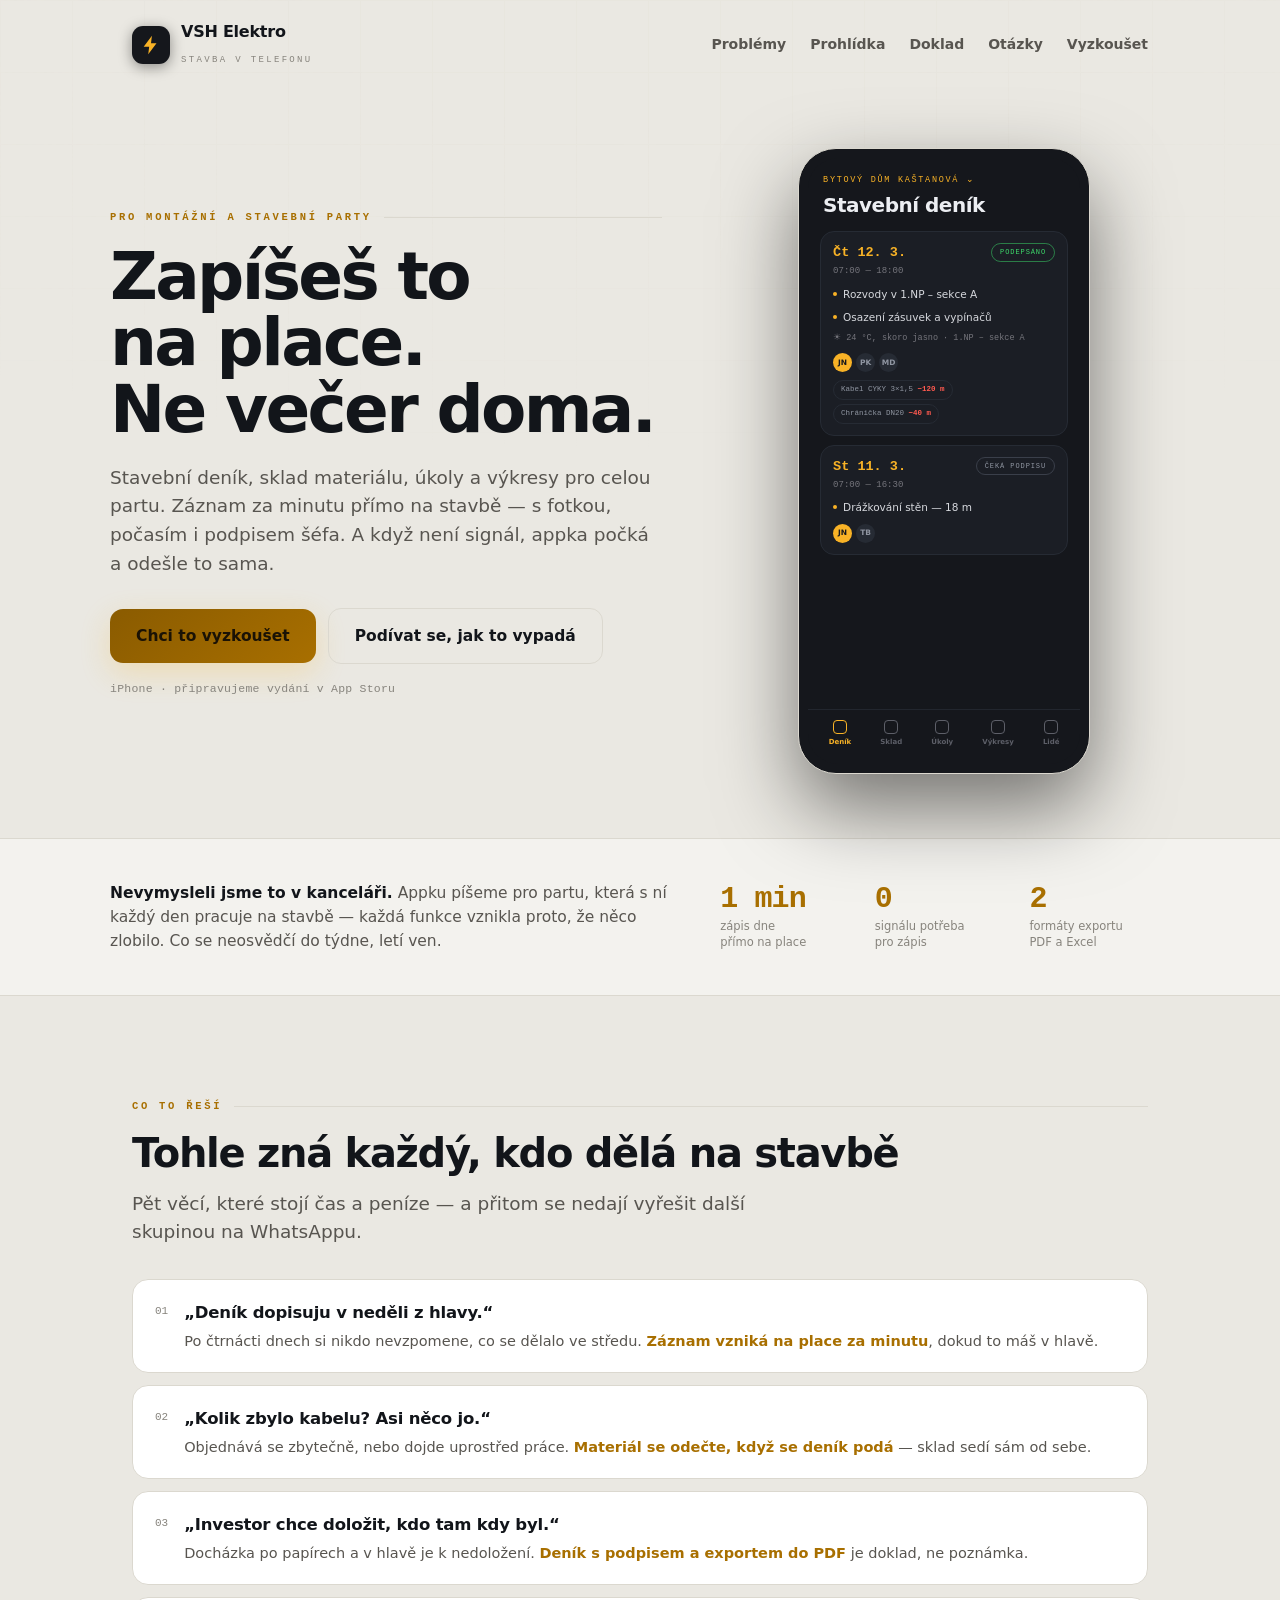
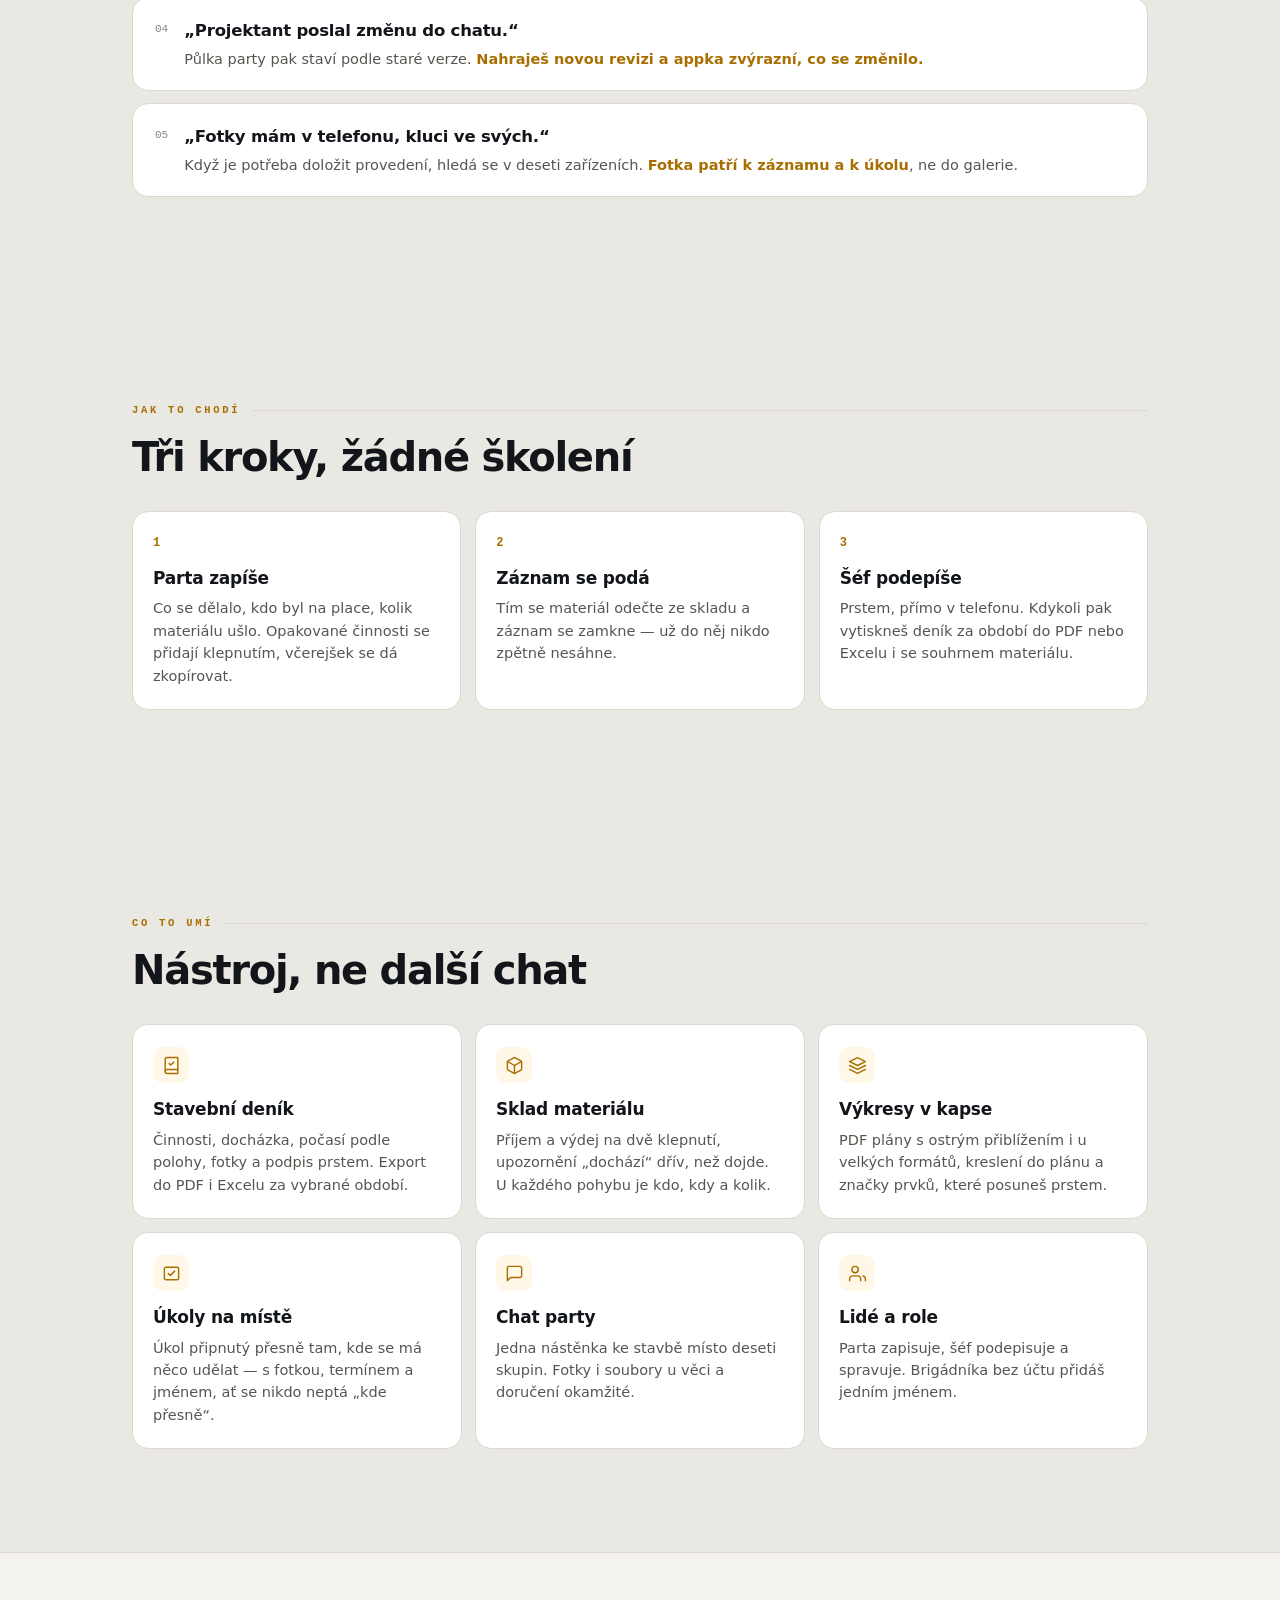
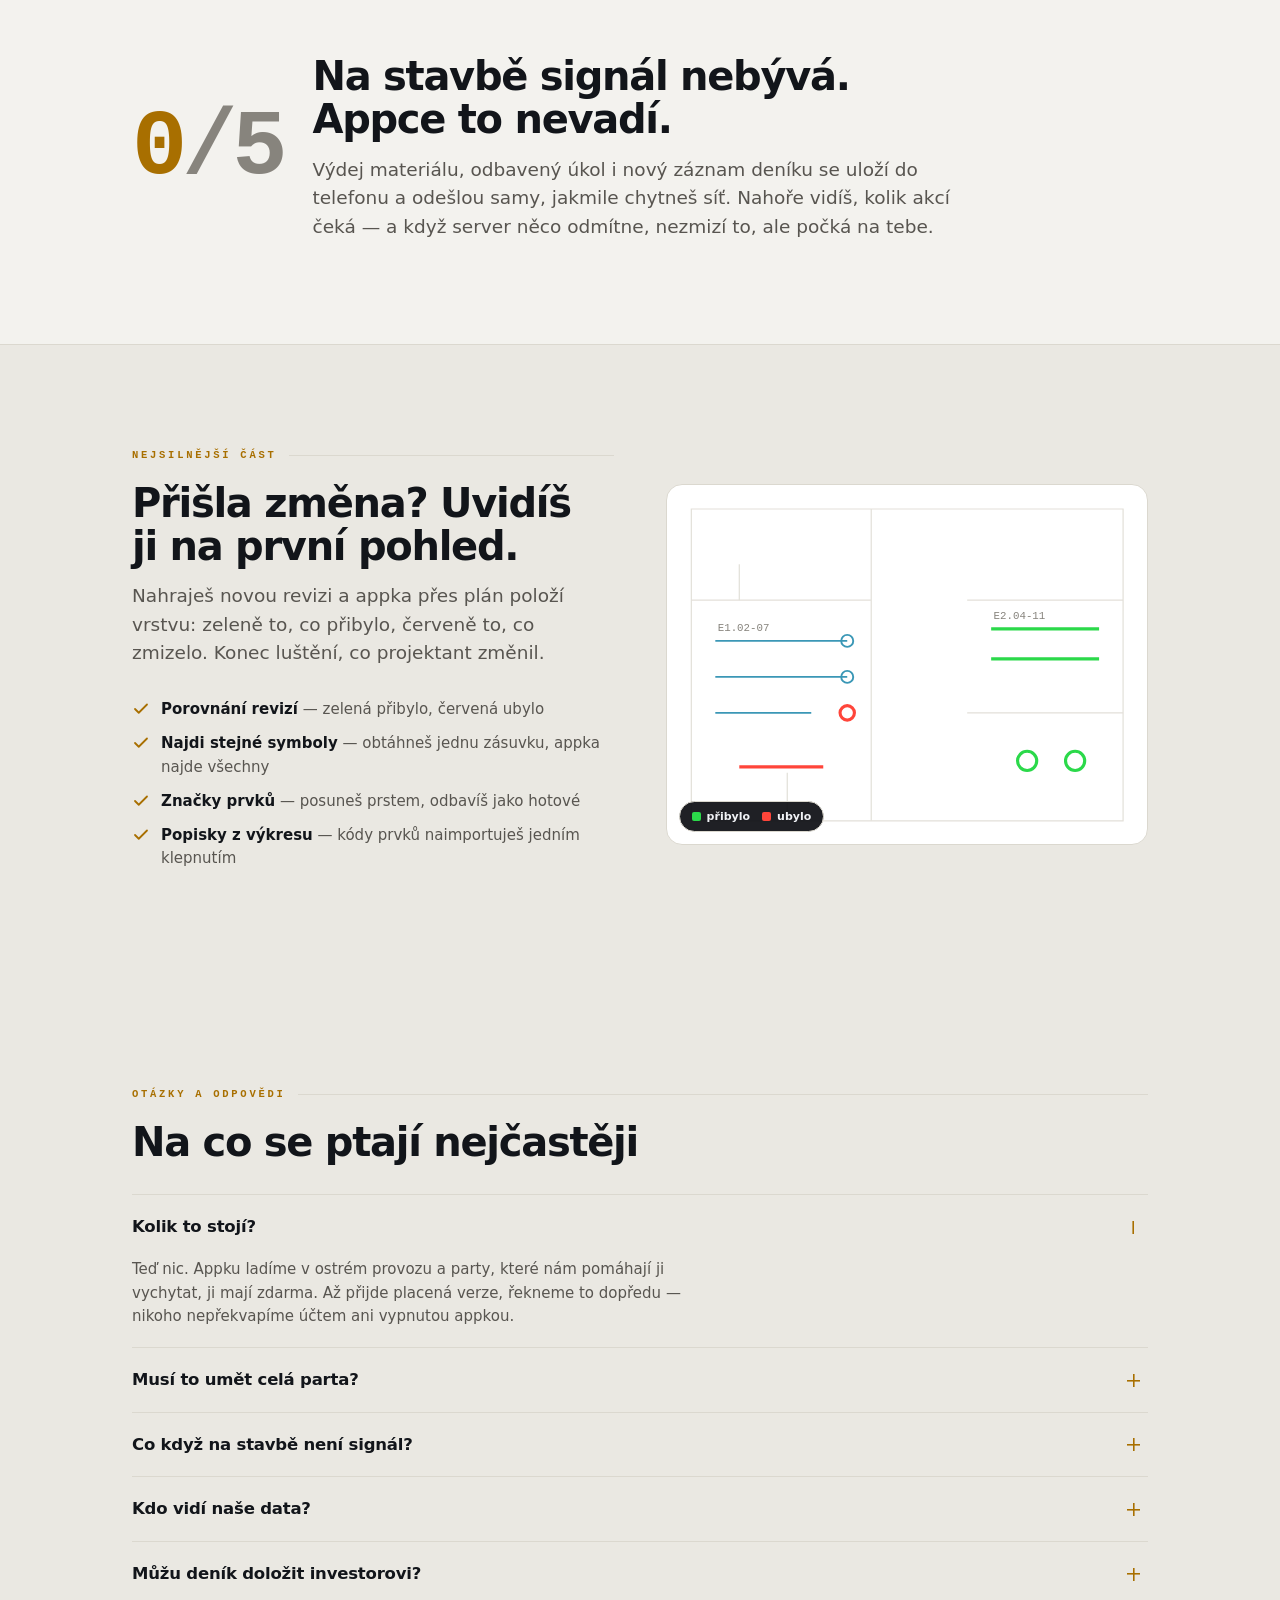
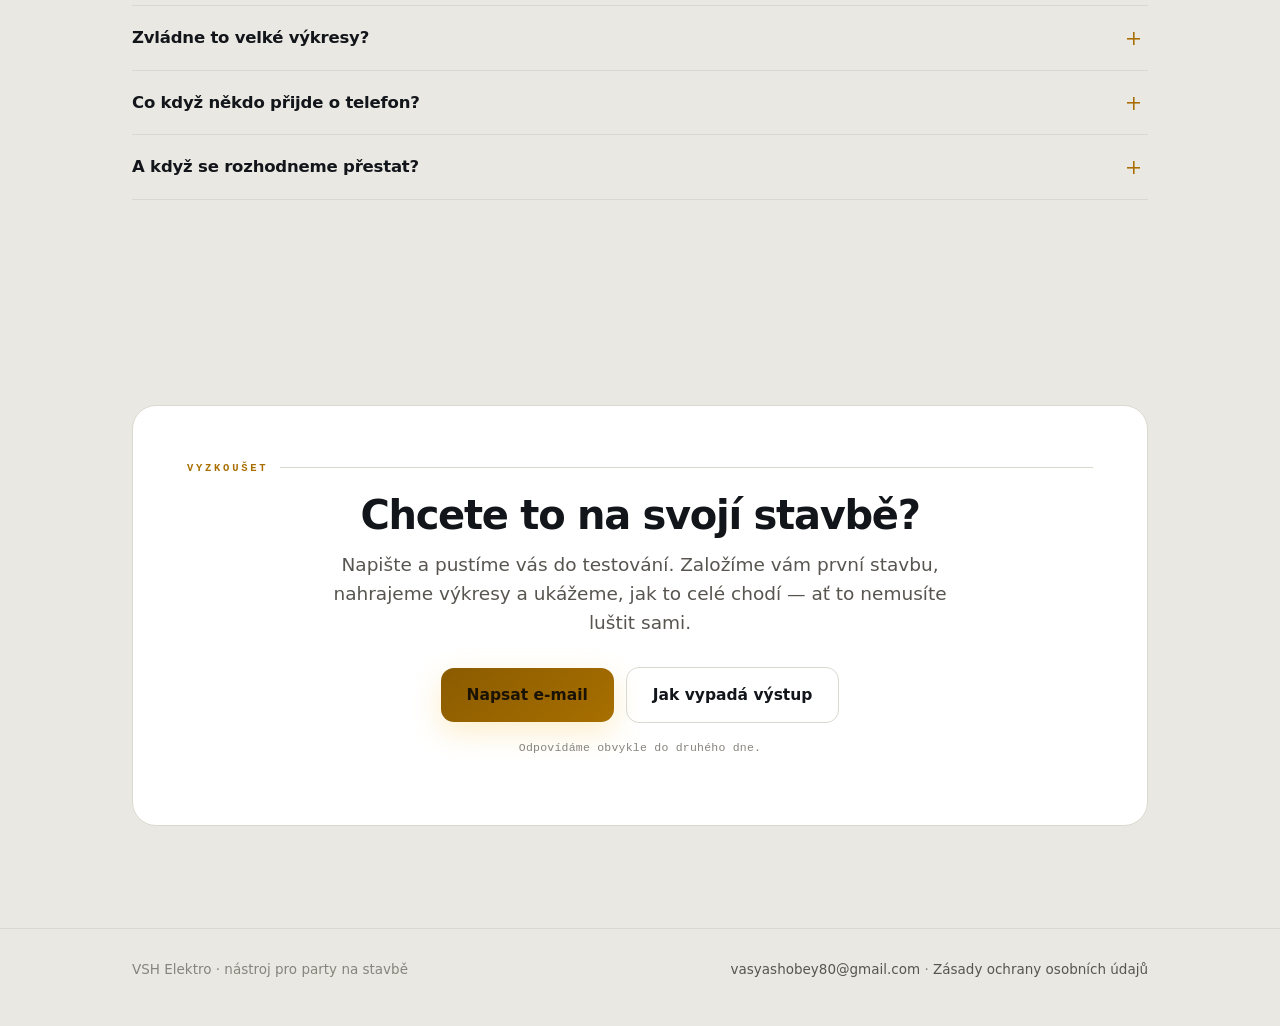
==== commit 4c0c18a6: "Web: i obsah ukázek je smyšlený, ne z reálného deníku" ====
--- a/index.html
+++ b/index.html
@@ -54,24 +54,24 @@
         <div class="s-body">
           <div class="k">
             <div class="k-top">
-              <div><div class="k-d">Čt 30. 7.</div><div class="k-t">07:00 — 18:00</div></div>
+              <div><div class="k-d">Čt 12. 3.</div><div class="k-t">07:00 — 18:00</div></div>
               <span class="pill ok">Podepsáno</span>
             </div>
-            <div class="k-li"><i></i>Natažení kabelů v 2.NP</div>
-            <div class="k-li"><i></i>Montáž datových zásuvek</div>
-            <div class="k-wx">☀ 24 °C, skoro jasno · 2.NP–4.NP</div>
+            <div class="k-li"><i></i>Rozvody v 1.NP – sekce A</div>
+            <div class="k-li"><i></i>Osazení zásuvek a vypínačů</div>
+            <div class="k-wx">☀ 24 °C, skoro jasno · 1.NP – sekce A</div>
             <div class="avs"><span class="av on">JN</span><span class="av">PK</span><span class="av">MD</span></div>
             <div class="mats">
-              <span class="mt">Kabel F/UTP 6A <b>−90 m</b></span>
-              <span class="mt">Chránička DN25 <b>−20 m</b></span>
+              <span class="mt">Kabel CYKY 3×1,5 <b>−120 m</b></span>
+              <span class="mt">Chránička DN20 <b>−40 m</b></span>
             </div>
           </div>
           <div class="k">
             <div class="k-top">
-              <div><div class="k-d">St 29. 7.</div><div class="k-t">07:00 — 16:30</div></div>
+              <div><div class="k-d">St 11. 3.</div><div class="k-t">07:00 — 16:30</div></div>
               <span class="pill">Čeká podpisu</span>
             </div>
-            <div class="k-li"><i></i>Drážkování — 25 m</div>
+            <div class="k-li"><i></i>Drážkování stěn — 18 m</div>
             <div class="avs"><span class="av on">JN</span><span class="av">TB</span></div>
           </div>
         </div>
